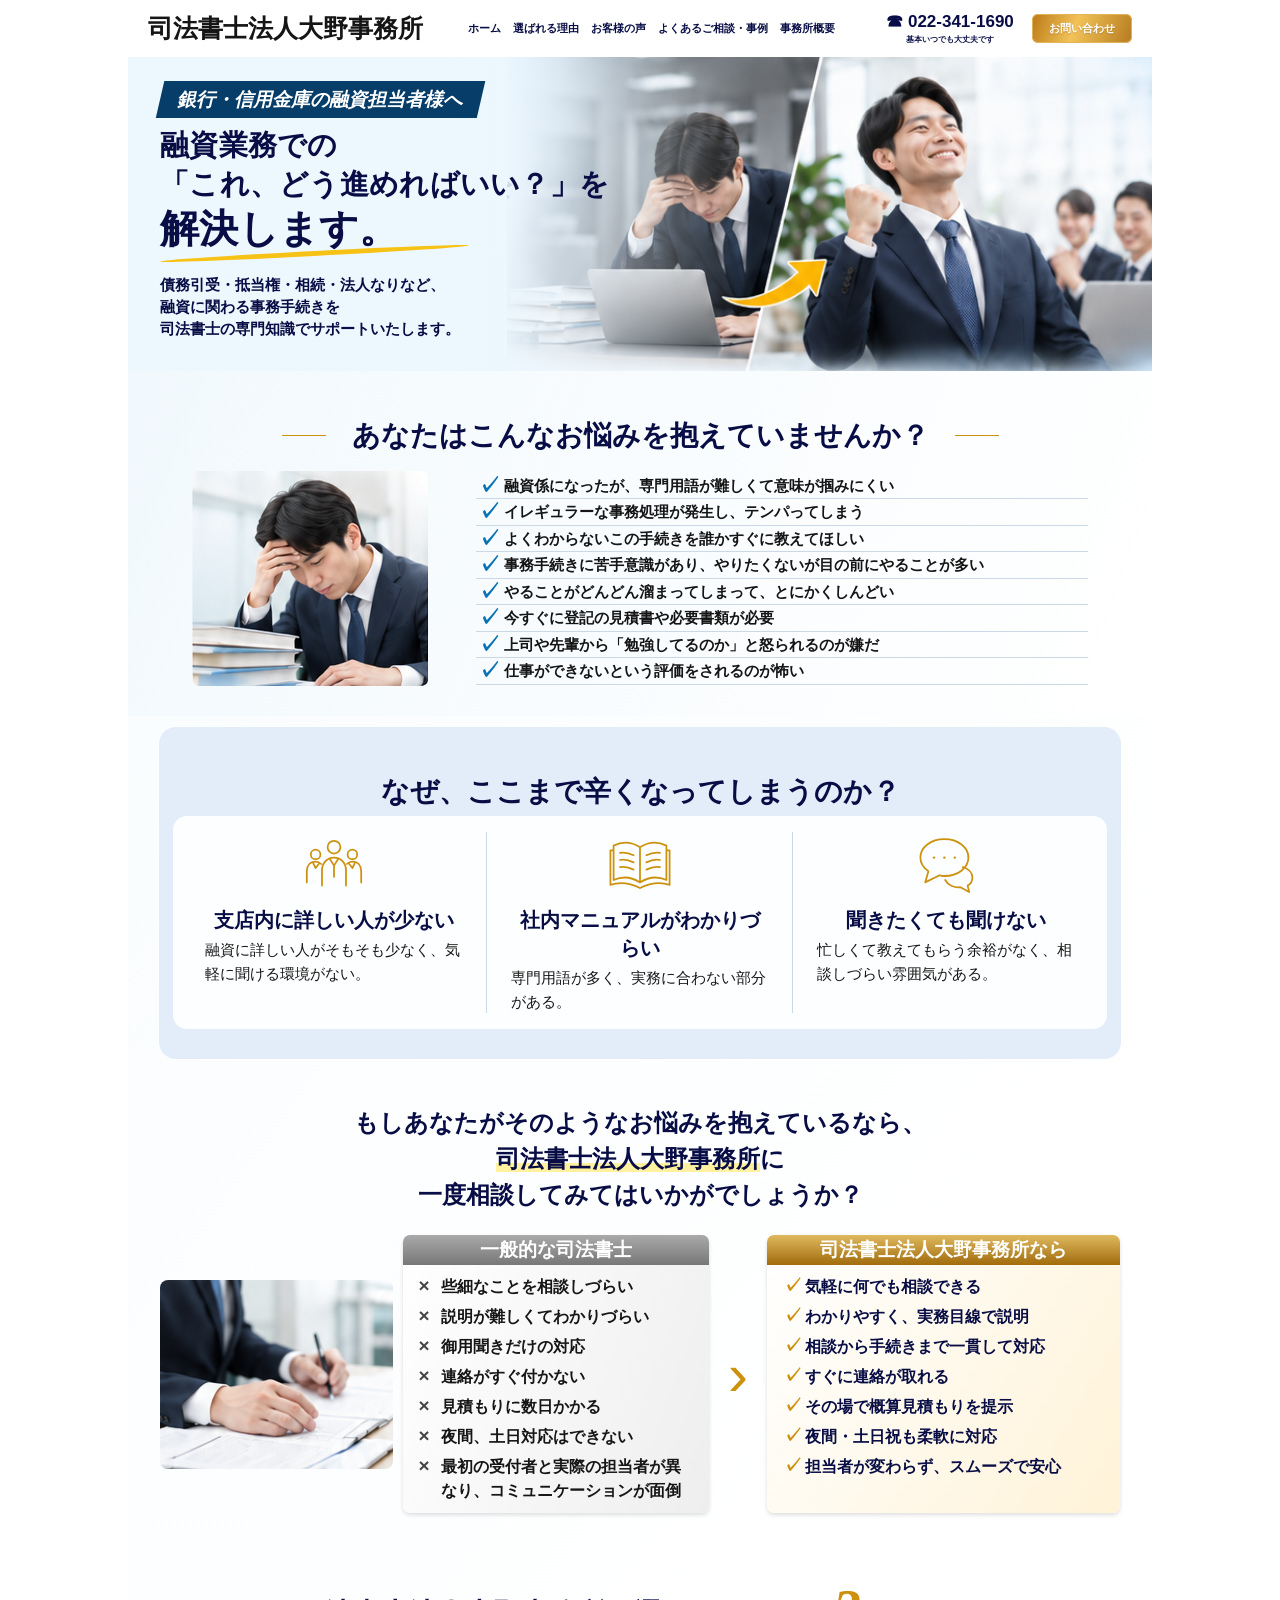
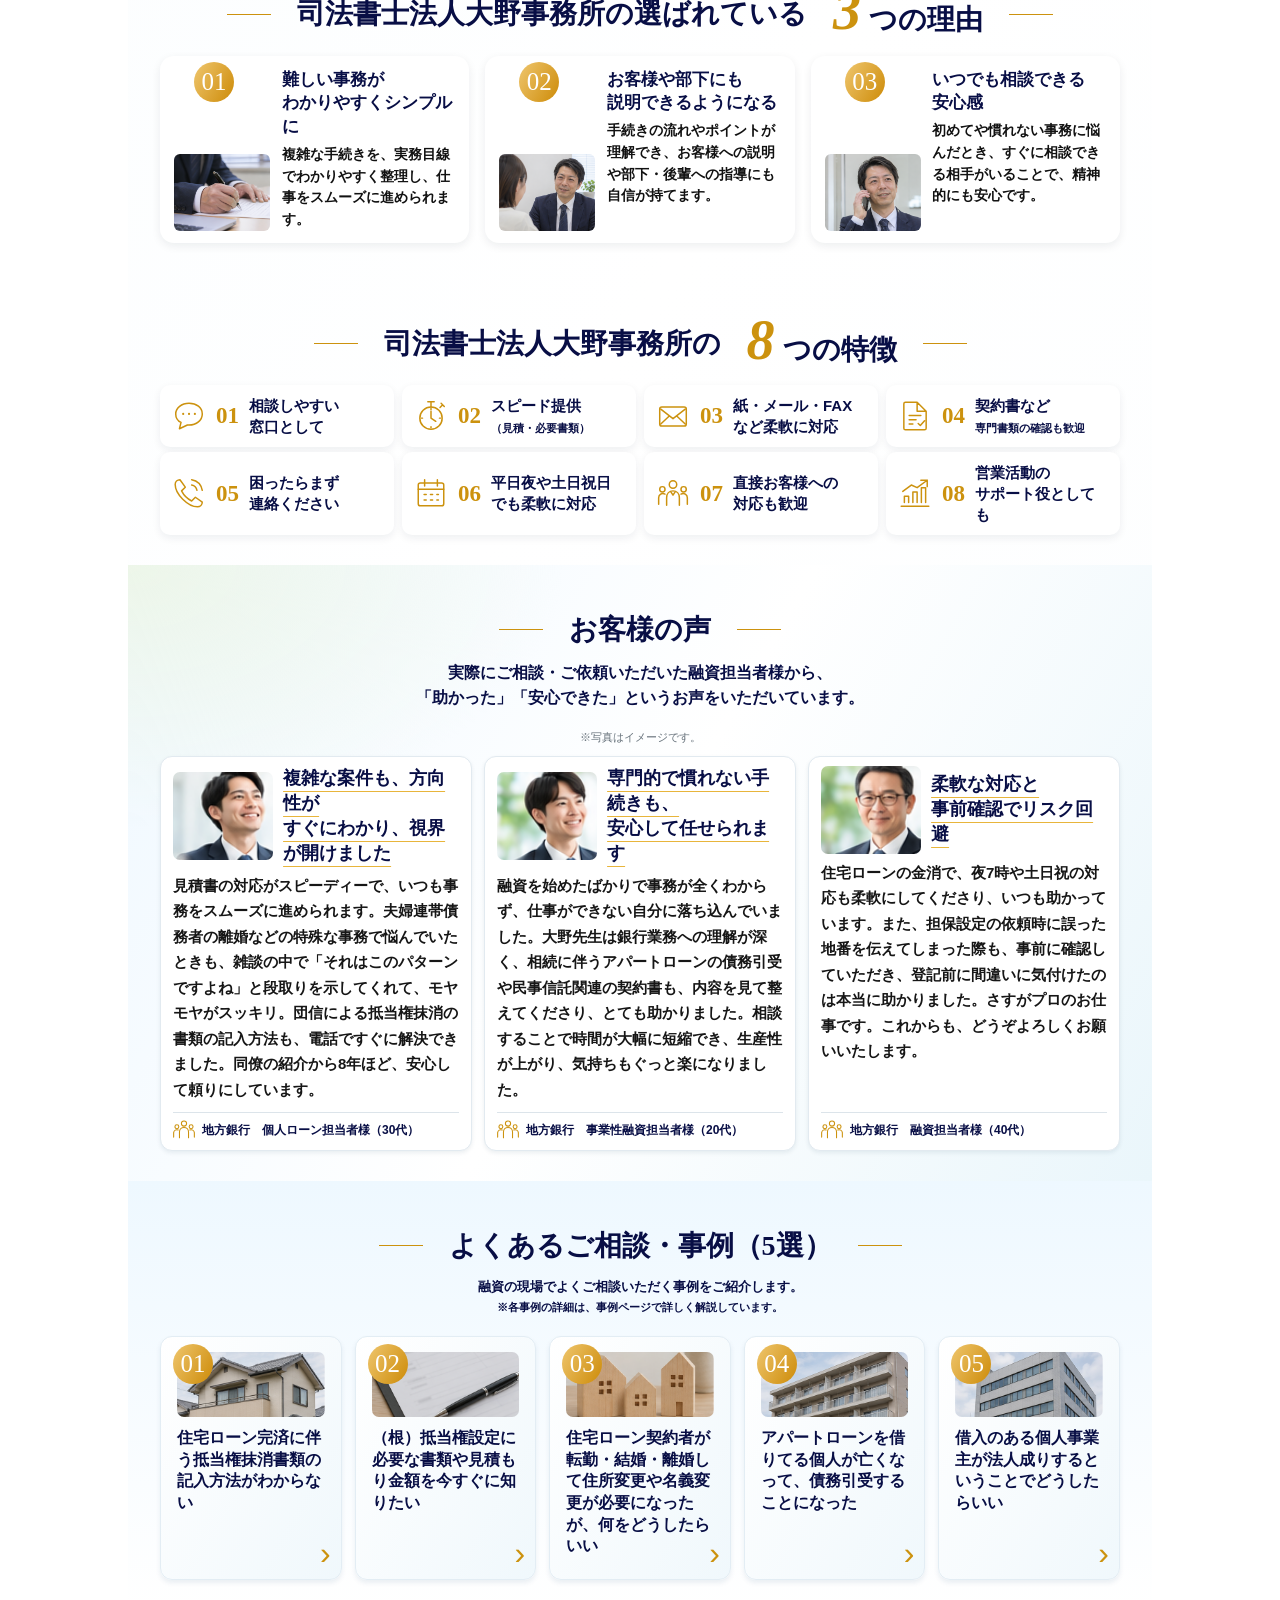
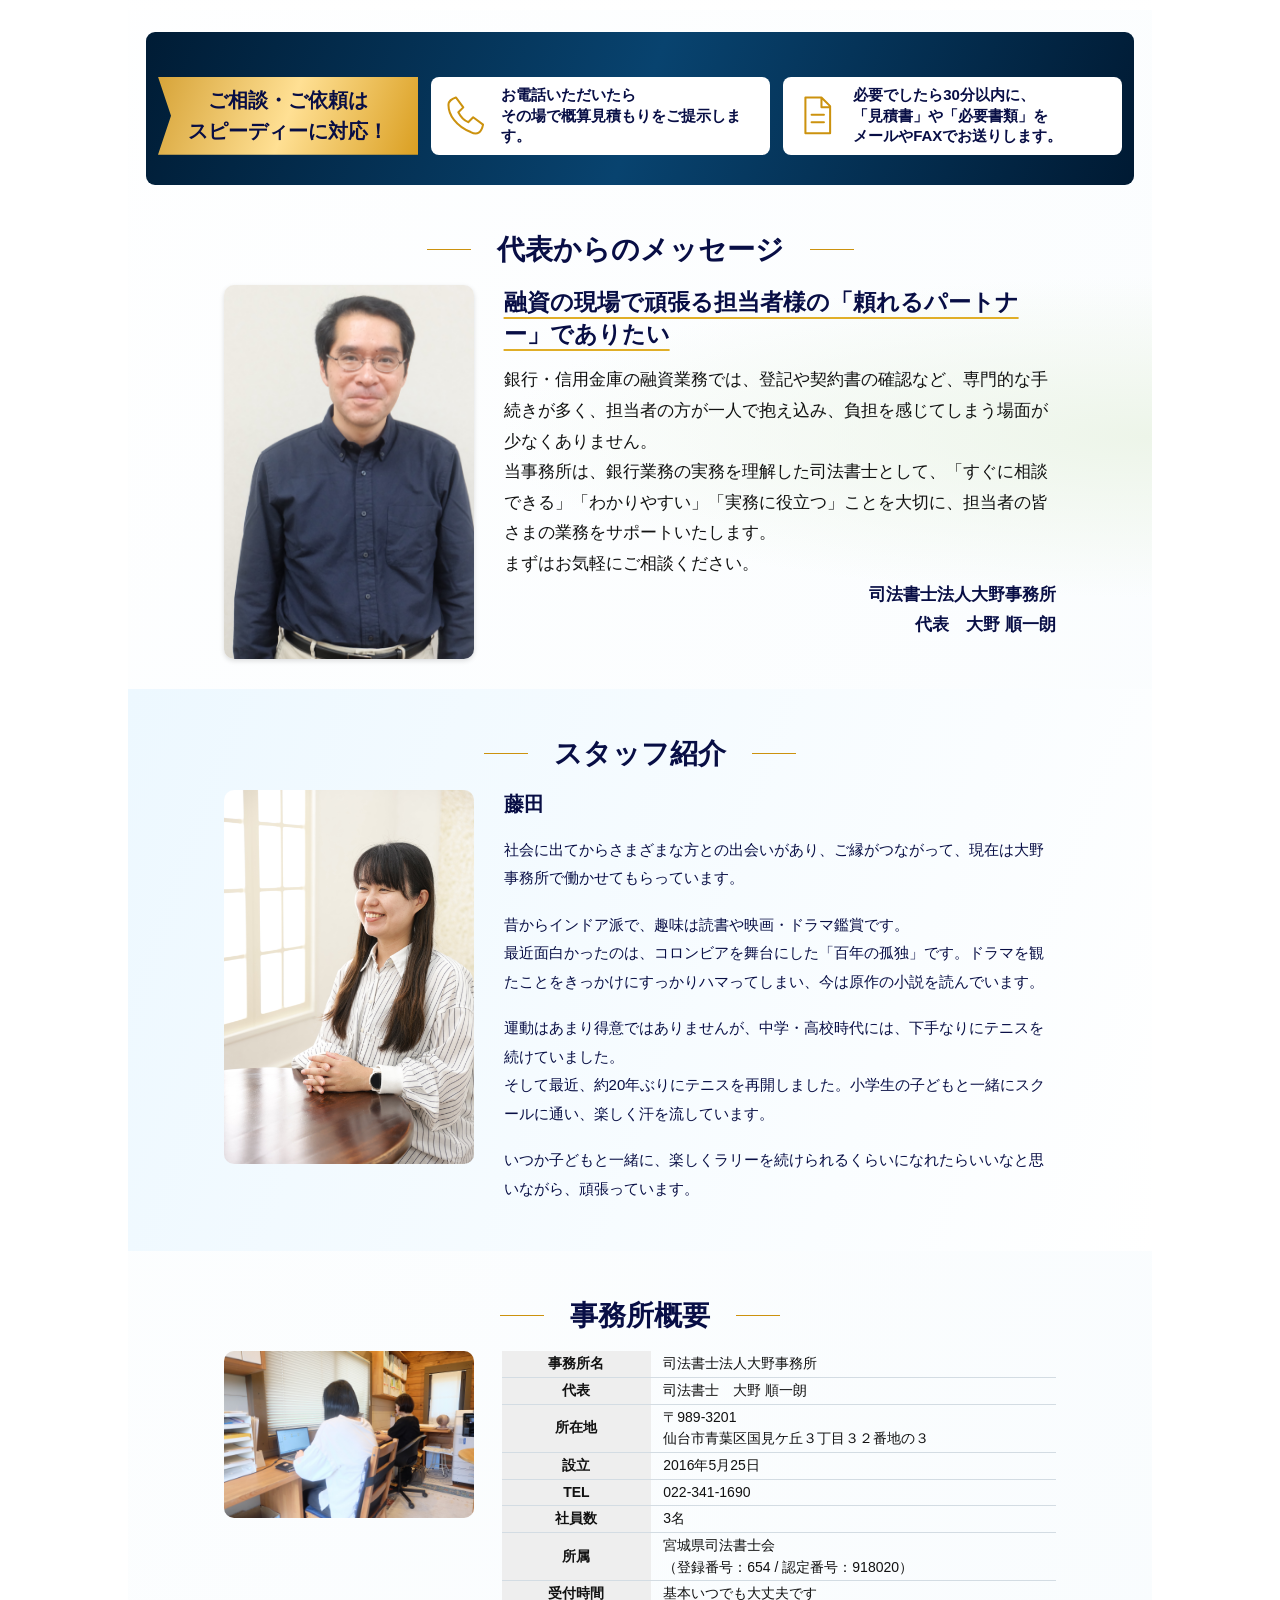
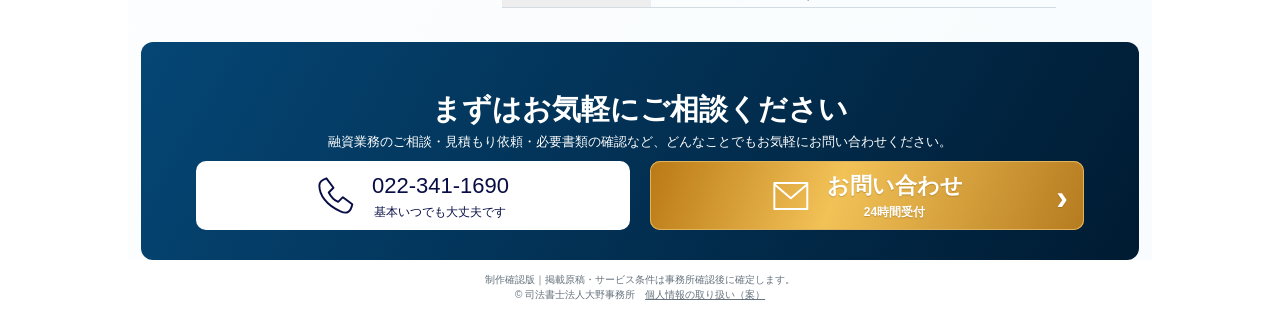
==== index.html @ ca1b5ce3 "Keep reasons heading on two lines on mobile" ====
<!doctype html><html lang="ja"><head><meta charset="utf-8"><meta name="viewport" content="width=device-width,initial-scale=1"><meta name="robots" content="noindex,nofollow"><title>銀行・信用金庫の融資担当者様へ｜司法書士法人大野事務所</title><meta name="description" content="融資業務のこれ、どう進めればいい？を司法書士の専門知識でサポート。司法書士法人大野事務所の制作確認版。"><link rel="stylesheet" href="assets/lp.css?v=mobile-reasons4"><script defer src="assets/main.js?v=20261114-hamburger"></script></head><body><a class="skip" href="#main">本文へ</a><header class="lp-header"><a class="brand" href="index.html"><span><strong>司法書士法人大野事務所</strong></span></a><p class="tagline">銀行・信用金庫の融資業務を<br>司法書士の専門知識でサポート</p><button class="menu hamburger" type="button" aria-label="メニューを開く" aria-expanded="false" aria-controls="navigation"><span aria-hidden="true"></span><span aria-hidden="true"></span><span aria-hidden="true"></span></button><nav class="nav" id="navigation"><a href="#main">ホーム</a><a href="#reasons">選ばれる理由</a><a href="#voices">お客様の声</a><a href="#support">よくあるご相談・事例</a><a href="#office">事務所概要</a></nav><div class="header-phone"><a href="tel:0223411690"><strong>☎ 022-341-1690</strong></a><small>基本いつでも大丈夫です</small></div><a class="gold-button header-contact" href="contact.html">お問い合わせ</a></header><main id="main"><section class="lp-hero"><div class="photo-crop hero-art" style="aspect-ratio:624/302"><svg class="crop-svg" style="display:block;position:absolute;inset:0;width:100%;height:100%;overflow:hidden" viewBox="0 0 624 302" preserveAspectRatio="xMidYMid slice" role="img" aria-label="融資業務の悩みから安心へ"><image href="assets/reference-home-top.png" x="-400" y="-60" width="1024" height="1536"/></svg></div><div class="hero-copy"><p class="ribbon">銀行・信用金庫の融資担当者様へ</p><h1>融資業務での<br><span class="hero-question">「これ、どう進めればいい？」を</span><br><em>解決します。</em></h1><p class="hero-description">債務引受・抵当権・相続・法人なりなど、<br>融資に関わる事務手続きを<br>司法書士の専門知識でサポートいたします。</p></div></section><section class="worries section"><h2 class="lp-title">あなたはこんなお悩みを抱えていませんか？</h2><div class="worry-row"><div class="photo-crop " style="aspect-ratio:236/215"><svg class="crop-svg" style="display:block;position:absolute;inset:0;width:100%;height:100%;overflow:hidden" viewBox="0 0 236 215" preserveAspectRatio="xMidYMid slice" role="img" aria-label="事務処理に悩む融資担当者"><image href="assets/reference-home-top.png" x="-65" y="-430" width="1024" height="1536"/></svg></div><ul class="checks"><li>融資係になったが、専門用語が難しくて意味が掴みにくい</li><li>イレギュラーな事務処理が発生し、テンパってしまう</li><li>よくわからないこの手続きを誰かすぐに教えてほしい</li><li>事務手続きに苦手意識があり、やりたくないが目の前にやることが多い</li><li>やることがどんどん溜まってしまって、とにかくしんどい</li><li>今すぐに登記の見積書や必要書類が必要</li><li>上司や先輩から「勉強してるのか」と怒られるのが嫌だ</li><li>仕事ができないという評価をされるのが怖い</li></ul></div></section><section class="causes section"><h2 class="lp-title">なぜ、ここまで辛くなってしまうのか？</h2><div class="cause-row"><article><svg class="line-icon" aria-hidden="true" viewBox="0 0 80 80" fill="none" stroke="currentColor" stroke-width="2.2" stroke-linecap="round" stroke-linejoin="round"><circle cx="40" cy="19" r="8"/><path d="M25 67V48c0-9 6-16 15-16s15 7 15 16v19M35 34l5 8 5-8M40 42v14"/><circle cx="17" cy="28" r="6"/><path d="M6 63V49c0-7 4-12 11-12 3 0 5 1 7 3M14 39l3 6 4-5"/><circle cx="63" cy="28" r="6"/><path d="M74 63V49c0-7-4-12-11-12-3 0-5 1-7 3M66 39l-3 6-4-5"/></svg><h3>支店内に詳しい人が少ない</h3><p>融資に詳しい人がそもそも少なく、気軽に聞ける環境がない。</p></article><article><svg class="line-icon" aria-hidden="true" viewBox="0 0 80 80" fill="none" stroke="currentColor" stroke-width="2.2" stroke-linecap="round" stroke-linejoin="round"><path d="M40 19C29 12 17 12 7 17v43c11-5 22-4 33 3 11-7 22-8 33-3V17c-10-5-22-5-33 2Zm0 0v44M7 23H3v43c13-4 25-2 37 4 12-6 24-8 37-4V23h-4M15 26c6-1 11 0 17 3M15 35c6-1 11 0 17 3M15 44c6-1 11 0 17 3M48 29c6-3 11-4 17-3M48 38c6-3 11-4 17-3M48 47c6-3 11-4 17-3"/></svg><h3>社内マニュアルがわかりづらい</h3><p>専門用語が多く、実務に合わない部分がある。</p></article><article><svg class="line-icon" aria-hidden="true" viewBox="0 0 80 80" fill="none" stroke="currentColor" stroke-width="2.2" stroke-linecap="round" stroke-linejoin="round"><path d="M61 44c7 2 12 7 12 13 0 4-2 8-6 10l2 8-11-6c-8 1-16-3-19-9"/><path d="M38 9C21 9 8 19 8 32c0 7 4 13 10 17l-4 14 18-9c2 1 4 1 6 1 17 0 30-10 30-23S55 9 38 9Z"/><circle cx="25" cy="32" r="1.5" fill="currentColor" stroke="none"/><circle cx="38" cy="32" r="1.5" fill="currentColor" stroke="none"/><circle cx="51" cy="32" r="1.5" fill="currentColor" stroke="none"/></svg><h3>聞きたくても聞けない</h3><p>忙しくて教えてもらう余裕がなく、相談しづらい雰囲気がある。</p></article></div></section><section class="comparison section"><h2 class="invitation"><span class="invitation-line">もしあなたがそのようなお悩みを抱えているなら、</span><br><span class="invitation-line"><mark>司法書士法人大野事務所</mark>に</span><br><span class="invitation-line">一度相談してみてはいかがでしょうか？</span></h2><div class="comparison-row"><div class="photo-crop " style="aspect-ratio:237/193"><svg class="crop-svg" style="display:block;position:absolute;inset:0;width:100%;height:100%;overflow:hidden" viewBox="0 0 237 193" preserveAspectRatio="xMidYMid slice" role="img" aria-label="書類の確認作業"><image href="assets/reference-home-top.png" x="-27" y="-958" width="1024" height="1536"/></svg></div><article class="compare old"><h3>一般的な司法書士</h3><ul class="checks"><li>些細なことを相談しづらい</li><li>説明が難しくてわかりづらい</li><li>御用聞きだけの対応</li><li>連絡がすぐ付かない</li><li>見積もりに数日かかる</li><li>夜間、土日対応はできない</li><li>最初の受付者と実際の担当者が異なり、コミュニケーションが面倒</li></ul></article><span class="arrow" aria-hidden="true">›</span><article class="compare ours"><h3>司法書士法人大野事務所なら</h3><ul class="checks"><li>気軽に何でも相談できる</li><li>わかりやすく、実務目線で説明</li><li>相談から手続きまで一貫して対応</li><li>すぐに連絡が取れる</li><li>その場で概算見積もりを提示</li><li>夜間・土日祝も柔軟に対応</li><li>担当者が変わらず、スムーズで安心</li></ul></article></div></section><section class="section reasons" id="reasons"><h2 class="lp-title reasons-title"><span class="reasons-label">司法書士法人大野事務所の選ばれている</span><span class="reasons-count"><b>3</b>つの理由</span></h2><div class="reason-row"><article class="reason"><span class="medal">01</span><div class="photo-crop " style="aspect-ratio:96/77"><svg class="crop-svg" style="display:block;position:absolute;inset:0;width:100%;height:100%;overflow:hidden" viewBox="0 0 714 573" preserveAspectRatio="xMidYMid slice" role="img" aria-label="難しい事務がわかりやすくシンプルに"><image href="assets/reasons-approved-20261114.png" x="-7" y="-90" width="2172" height="724"/></svg></div><div><h3>難しい事務が<br>わかりやすくシンプルに</h3><p>複雑な手続きを、実務目線でわかりやすく整理し、仕事をスムーズに進められます。</p></div></article><article class="reason"><span class="medal">02</span><div class="photo-crop " style="aspect-ratio:96/77"><svg class="crop-svg" style="display:block;position:absolute;inset:0;width:100%;height:100%;overflow:hidden" viewBox="0 0 714 573" preserveAspectRatio="xMidYMid slice" role="img" aria-label="お客様や部下にも説明できるようになる"><image href="assets/reasons-approved-20261114.png" x="-730" y="-40" width="2172" height="724"/></svg></div><div><h3>お客様や部下にも<br>説明できるようになる</h3><p>手続きの流れやポイントが理解でき、お客様への説明や部下・後輩への指導にも自信が持てます。</p></div></article><article class="reason"><span class="medal">03</span><div class="photo-crop " style="aspect-ratio:96/77"><svg class="crop-svg" style="display:block;position:absolute;inset:0;width:100%;height:100%;overflow:hidden" viewBox="0 0 714 573" preserveAspectRatio="xMidYMid slice" role="img" aria-label="いつでも相談できる安心感"><image href="assets/reasons-approved-20261114.png" x="-1452" y="-15" width="2172" height="724"/></svg></div><div><h3>いつでも相談できる<br>安心感</h3><p>初めてや慣れない事務に悩んだとき、すぐに相談できる相手がいることで、精神的にも安心です。</p></div></article></div></section><section class="section features" id="support"><h2 class="lp-title features-title"><span>司法書士法人大野事務所の</span><span class="features-count"><b>8</b>つの特徴</span></h2><div class="feature-grid"><article><svg class="line-icon" aria-hidden="true" viewBox="0 0 64 64" fill="none" stroke="currentColor" stroke-width="2.8" stroke-linecap="round" stroke-linejoin="round"><path d="M32 8C18 8 7 17 7 28c0 7 4 13 10 16l-3 12 15-7h3c14 0 25-9 25-21S46 8 32 8Z"/><path d="M21 28h.1M32 28h.1M43 28h.1" stroke-width="4"/></svg><b>01</b><h3>相談しやすい<br>窓口として</h3></article><article><svg class="line-icon" aria-hidden="true" viewBox="0 0 64 64" fill="none" stroke="currentColor" stroke-width="2.8" stroke-linecap="round" stroke-linejoin="round"><circle cx="32" cy="36" r="21"/><path d="M26 5h12M32 5v10M49 16l5-5M51 8l6 6M32 23v13l9 6M32 18v2M14 36h2M48 36h2M32 52v2"/></svg><b>02</b><h3>スピード提供<br><small>（見積・必要書類）</small></h3></article><article><svg class="line-icon" aria-hidden="true" viewBox="0 0 64 64" fill="none" stroke="currentColor" stroke-width="2.8" stroke-linecap="round" stroke-linejoin="round"><rect x="7" y="15" width="50" height="36" rx="4"/><path d="m9 19 23 18 23-18M9 47l15-14M55 47 40 33"/></svg><b>03</b><h3>紙・メール・FAX<br>など柔軟に対応</h3></article><article><svg class="line-icon" aria-hidden="true" viewBox="0 0 64 64" fill="none" stroke="currentColor" stroke-width="2.8" stroke-linecap="round" stroke-linejoin="round"><path d="M36 6H14a3 3 0 0 0-3 3v46a3 3 0 0 0 3 3h36a3 3 0 0 0 3-3V23L36 6Zm0 0v17h17M21 31h22M21 39h13M21 47h7M38 46l4 4 8-9"/></svg><b>04</b><h3>契約書など<br><small>専門書類の確認も歓迎</small></h3></article><article><svg class="line-icon" aria-hidden="true" viewBox="0 0 64 64" fill="none" stroke="currentColor" stroke-width="2.8" stroke-linecap="round" stroke-linejoin="round"><path d="M15 7c-5 0-9 4-9 9 0 18 24 42 42 42 5 0 9-4 9-9l-13-9-7 7c-8-4-15-11-19-19l7-7L15 7Z"/><path d="M37 7c11 2 18 9 20 20M37 17c5 1 9 5 10 10"/></svg><b>05</b><h3>困ったらまず<br>連絡ください</h3></article><article><svg class="line-icon" aria-hidden="true" viewBox="0 0 64 64" fill="none" stroke="currentColor" stroke-width="2.8" stroke-linecap="round" stroke-linejoin="round"><rect x="8" y="13" width="48" height="43" rx="4"/><path d="M8 25h48M20 7v12M44 7v12M19 35h4M31 35h4M43 35h3M19 45h4M31 45h4M43 45h3"/></svg><b>06</b><h3>平日夜や土日祝日<br>でも柔軟に対応</h3></article><article><svg class="line-icon" aria-hidden="true" viewBox="0 0 64 64" fill="none" stroke="currentColor" stroke-width="2.8" stroke-linecap="round" stroke-linejoin="round"><circle cx="32" cy="16" r="7"/><path d="M20 55V41c0-8 5-13 12-13s12 5 12 13v14M28 30l4 6 4-6"/><circle cx="12" cy="25" r="5"/><circle cx="52" cy="25" r="5"/><path d="M5 53V41c0-6 6-10 12-7M59 53V41c0-6-6-10-12-7"/></svg><b>07</b><h3>直接お客様への<br>対応も歓迎</h3></article><article><svg class="line-icon" aria-hidden="true" viewBox="0 0 64 64" fill="none" stroke="currentColor" stroke-width="2.8" stroke-linecap="round" stroke-linejoin="round"><path d="M6 57h52M12 50V38h8v12M28 50V30h8v20M44 50V22h8v28M9 29l16-12 11 5L55 8M43 8h12v12"/></svg><b>08</b><h3>営業活動の<br>サポート役としても</h3></article></div></section><section class="section voices" id="voices"><h2 class="lp-title">お客様の声</h2><p class="intro">実際にご相談・ご依頼いただいた融資担当者様から、<br>「助かった」「安心できた」というお声をいただいています。</p><p class="draft-note">※写真はイメージです。</p><div class="voice-grid"><article class="voice"><div class="voice-head"><div class="photo-crop " style="aspect-ratio:109/94"><svg class="crop-svg" style="display:block;position:absolute;inset:0;width:100%;height:100%;overflow:hidden" viewBox="0 0 92 94" preserveAspectRatio="xMidYMid slice" role="img" aria-label="お客様の声の見本写真"><image href="assets/reference-home-bottom.png" x="-29" y="-111" width="1024" height="1536"/></svg></div><h3>複雑な案件も、方向性が<br>すぐにわかり、視界が開けました</h3></div><p>見積書の対応がスピーディーで、いつも事務をスムーズに進められます。夫婦連帯債務者の離婚などの特殊な事務で悩んでいたときも、雑談の中で「それはこのパターンですよね」と段取りを示してくれて、モヤモヤがスッキリ。団信による抵当権抹消の書類の記入方法も、電話ですぐに解決できました。同僚の紹介から8年ほど、安心して頼りにしています。</p><footer><svg class="line-icon" viewBox="0 0 34 34" fill="none" stroke="currentColor" stroke-width="1.65" stroke-linecap="round" stroke-linejoin="round" aria-hidden="true"><circle cx="17" cy="7" r="4"/><circle cx="6" cy="12" r="3"/><circle cx="28" cy="12" r="3"/><path d="M10 29V20a7 7 0 0 1 14 0v9M1 28v-7a5 5 0 0 1 7-4M33 28v-7a5 5 0 0 0-7-4"/></svg>地方銀行　個人ローン担当者様（30代）</footer></article><article class="voice"><div class="voice-head"><div class="photo-crop " style="aspect-ratio:109/94"><svg class="crop-svg" style="display:block;position:absolute;inset:0;width:100%;height:100%;overflow:hidden" viewBox="0 0 92 94" preserveAspectRatio="xMidYMid slice" role="img" aria-label="お客様の声の見本写真"><image href="assets/reference-home-bottom.png" x="-370" y="-111" width="1024" height="1536"/></svg></div><h3>専門的で慣れない手続きも、<br>安心して任せられます</h3></div><p>融資を始めたばかりで事務が全くわからず、仕事ができない自分に落ち込んでいました。大野先生は銀行業務への理解が深く、相続に伴うアパートローンの債務引受や民事信託関連の契約書も、内容を見て整えてくださり、とても助かりました。相談することで時間が大幅に短縮でき、生産性が上がり、気持ちもぐっと楽になりました。</p><footer><svg class="line-icon" viewBox="0 0 34 34" fill="none" stroke="currentColor" stroke-width="1.65" stroke-linecap="round" stroke-linejoin="round" aria-hidden="true"><circle cx="17" cy="7" r="4"/><circle cx="6" cy="12" r="3"/><circle cx="28" cy="12" r="3"/><path d="M10 29V20a7 7 0 0 1 14 0v9M1 28v-7a5 5 0 0 1 7-4M33 28v-7a5 5 0 0 0-7-4"/></svg>地方銀行　事業性融資担当者様（20代）</footer></article><article class="voice"><div class="voice-head"><div class="photo-crop " style="aspect-ratio:109/94"><svg class="crop-svg" style="display:block;position:absolute;inset:0;width:100%;height:100%;overflow:hidden" viewBox="0 0 92 94" preserveAspectRatio="xMidYMid slice" role="img" aria-label="お客様の声の見本写真"><image href="assets/reference-home-bottom.png" x="-703" y="-111" width="1024" height="1536"/></svg></div><h3>柔軟な対応と<br>事前確認でリスク回避</h3></div><p>住宅ローンの金消で、夜7時や土日祝の対応も柔軟にしてくださり、いつも助かっています。また、担保設定の依頼時に誤った地番を伝えてしまった際も、事前に確認していただき、登記前に間違いに気付けたのは本当に助かりました。さすがプロのお仕事です。これからも、どうぞよろしくお願いいたします。</p><footer><svg class="line-icon" viewBox="0 0 34 34" fill="none" stroke="currentColor" stroke-width="1.65" stroke-linecap="round" stroke-linejoin="round" aria-hidden="true"><circle cx="17" cy="7" r="4"/><circle cx="6" cy="12" r="3"/><circle cx="28" cy="12" r="3"/><path d="M10 29V20a7 7 0 0 1 14 0v9M1 28v-7a5 5 0 0 1 7-4M33 28v-7a5 5 0 0 0-7-4"/></svg>地方銀行　融資担当者様（40代）</footer></article></div></section><section class="section cases" id="cases"><h2 class="lp-title">よくあるご相談・事例（5選）</h2><p class="intro">融資の現場でよくご相談いただく事例をご紹介します。<small><br>※各事例の詳細は、事例ページで詳しく解説しています。</small></p><div class="case-grid"><a class="case" href="cancel.html"><span class="medal">01</span><div class="photo-crop " style="aspect-ratio:146/65"><svg class="crop-svg" style="display:block;position:absolute;inset:0;width:100%;height:100%;overflow:hidden" viewBox="0 0 424 189" preserveAspectRatio="xMidYMid slice" role="img" aria-label="住宅のイメージ"><image href="assets/cases-approved-20261114.png" x="-6" y="-190" width="2172" height="724"/></svg></div><h3>住宅ローン完済に伴う抵当権抹消書類の記入方法がわからない</h3><span class="case-arrow">›</span></a><a class="case" href="mortgage.html"><span class="medal">02</span><div class="photo-crop " style="aspect-ratio:146/65"><svg class="crop-svg" style="display:block;position:absolute;inset:0;width:100%;height:100%;overflow:hidden" viewBox="0 0 424 189" preserveAspectRatio="xMidYMid slice" role="img" aria-label="書類とペンのイメージ"><image href="assets/cases-approved-20261114.png" x="-440" y="-330" width="2172" height="724"/></svg></div><h3>（根）抵当権設定に必要な書類や見積もり金額を今すぐに知りたい</h3><span class="case-arrow">›</span></a><a class="case" href="change.html"><span class="medal">03</span><div class="photo-crop " style="aspect-ratio:146/65"><svg class="crop-svg" style="display:block;position:absolute;inset:0;width:100%;height:100%;overflow:hidden" viewBox="0 0 424 189" preserveAspectRatio="xMidYMid slice" role="img" aria-label="木製の家模型のイメージ"><image href="assets/cases-approved-20261114.png" x="-874" y="-300" width="2172" height="724"/></svg></div><h3>住宅ローン契約者が転勤・結婚・離婚して住所変更や名義変更が必要になったが、何をどうしたらいい</h3><span class="case-arrow">›</span></a><a class="case" href="inheritance.html"><span class="medal">04</span><div class="photo-crop " style="aspect-ratio:146/65"><svg class="crop-svg" style="display:block;position:absolute;inset:0;width:100%;height:100%;overflow:hidden" viewBox="0 0 424 189" preserveAspectRatio="xMidYMid slice" role="img" aria-label="集合住宅のイメージ"><image href="assets/cases-approved-20261114.png" x="-1308" y="-190" width="2172" height="724"/></svg></div><h3>アパートローンを借りてる個人が亡くなって、債務引受することになった</h3><span class="case-arrow">›</span></a><a class="case" href="corporation.html"><span class="medal">05</span><div class="photo-crop " style="aspect-ratio:146/65"><svg class="crop-svg" style="display:block;position:absolute;inset:0;width:100%;height:100%;overflow:hidden" viewBox="0 0 424 189" preserveAspectRatio="xMidYMid slice" role="img" aria-label="オフィスビルのイメージ"><image href="assets/cases-approved-20261114.png" x="-1742" y="-180" width="2172" height="724"/></svg></div><h3>借入のある個人事業主が法人成りするということでどうしたらいい</h3><span class="case-arrow">›</span></a></div></section><section class="speed section"><strong>ご相談・ご依頼は<br>スピーディーに対応！</strong><div><svg class="line-icon" viewBox="0 0 34 34" fill="none" stroke="currentColor" stroke-width="1.65" stroke-linecap="round" stroke-linejoin="round" aria-hidden="true"><path d="m8 2 6 8-4 4q3 6 8 8l4-4 8 6q-2 10-10 6C8 25 2 16 2 8q0-4 6-6Z"/></svg><b>お電話いただいたら<br>その場で概算見積もりをご提示します。</b></div><div><svg class="line-icon" viewBox="0 0 34 34" fill="none" stroke="currentColor" stroke-width="1.65" stroke-linecap="round" stroke-linejoin="round" aria-hidden="true"><path d="M6 2h13l7 7v22H6ZM19 2v8h7M11 16h10m-10 6h10"/></svg><b>必要でしたら30分以内に、<br>「見積書」や「必要書類」を<br>メールやFAXでお送りします。</b></div></section><section class="section representative"><h2 class="lp-title">代表からのメッセージ</h2><div class="profile-row"><img src="assets/representative.jpg" alt="代表司法書士 大野順一朗" loading="lazy"><div><h3>融資の現場で頑張る担当者様の「頼れるパートナー」でありたい</h3><p>銀行・信用金庫の融資業務では、登記や契約書の確認など、専門的な手続きが多く、担当者の方が一人で抱え込み、負担を感じてしまう場面が少なくありません。<br>当事務所は、銀行業務の実務を理解した司法書士として、「すぐに相談できる」「わかりやすい」「実務に役立つ」ことを大切に、担当者の皆さまの業務をサポートいたします。<br>まずはお気軽にご相談ください。</p><p class="signature">司法書士法人大野事務所<br>代表　大野 順一朗</p></div></div></section><section class="section staff"><h2 class="lp-title">スタッフ紹介</h2><div class="staff-row"><img src="assets/staff.jpg" alt="スタッフ 藤田" loading="lazy"><div><h3 class="staff-name">藤田</h3><p>社会に出てからさまざまな方との出会いがあり、ご縁がつながって、現在は大野事務所で働かせてもらっています。</p><p>昔からインドア派で、趣味は読書や映画・ドラマ鑑賞です。<br>最近面白かったのは、コロンビアを舞台にした「百年の孤独」です。ドラマを観たことをきっかけにすっかりハマってしまい、今は原作の小説を読んでいます。</p><p>運動はあまり得意ではありませんが、中学・高校時代には、下手なりにテニスを続けていました。<br>そして最近、約20年ぶりにテニスを再開しました。小学生の子どもと一緒にスクールに通い、楽しく汗を流しています。</p><p>いつか子どもと一緒に、楽しくラリーを続けられるくらいになれたらいいなと思いながら、頑張っています。</p></div></div></section><section class="section office" id="office"><h2 class="lp-title">事務所概要</h2><div class="office-row"><img class="office-photo" src="assets/office.jpg" alt="事務所内で仕事をするスタッフの様子" loading="lazy"><table><tbody><tr><th>事務所名</th><td>司法書士法人大野事務所</td></tr><tr><th>代表</th><td>司法書士　大野 順一朗</td></tr><tr><th>所在地</th><td>〒989-3201<br>仙台市青葉区国見ケ丘３丁目３２番地の３</td></tr><tr><th>設立</th><td>2016年5月25日</td></tr><tr><th>TEL</th><td><a href="tel:0223411690">022-341-1690</a></td></tr><tr><th>社員数</th><td>3名</td></tr><tr><th>所属</th><td>宮城県司法書士会<br>（登録番号：654 / 認定番号：918020）</td></tr><tr><th>受付時間</th><td>基本いつでも大丈夫です</td></tr></tbody></table></div></section><section class="final-cta section"><h2>まずはお気軽にご相談ください</h2><p>融資業務のご相談・見積もり依頼・必要書類の確認など、どんなことでもお気軽にお問い合わせください。</p><div><div class="phone-box"><svg class="line-icon" viewBox="0 0 34 34" fill="none" stroke="currentColor" stroke-width="1.65" stroke-linecap="round" stroke-linejoin="round" aria-hidden="true"><path d="m8 2 6 8-4 4q3 6 8 8l4-4 8 6q-2 10-10 6C8 25 2 16 2 8q0-4 6-6Z"/></svg><span><a href="tel:0223411690">022-341-1690</a><small>基本いつでも大丈夫です</small></span></div><a class="gold-button" href="contact.html"><svg class="line-icon" viewBox="0 0 34 34" fill="none" stroke="currentColor" stroke-width="1.65" stroke-linecap="round" stroke-linejoin="round" aria-hidden="true"><path d="M2 6h28v22H2ZM2 7l14 12L30 7"/></svg><span>お問い合わせ<small>24時間受付</small></span><b>›</b></a></div></section></main><footer class="lp-footer">制作確認版｜掲載原稿・サービス条件は事務所確認後に確定します。<br>© 司法書士法人大野事務所　<a href="contact.html#privacy">個人情報の取り扱い（案）</a></footer></body></html>
---- assets/lp.css ----
:root{--navy:#080e45;--gold:#cc920e;--blue:#0065a7;--line:#cbd8e5}*{box-sizing:border-box}html{scroll-behavior:smooth;scroll-padding-top:75px}body{margin:0;color:var(--navy);font-family:'Hiragino Kaku Gothic ProN','Yu Gothic',Meiryo,sans-serif;font-size:14px;line-height:1.55;background:#fff}a{color:inherit;text-decoration:none}button{font:inherit}img{display:block;max-width:100%}h1,h2,h3,p,figure{margin:0}h3{line-height:1.4}.line-icon{width:34px;height:34px;flex-shrink:0}main{max-width:1200px;margin:auto;background:linear-gradient(125deg,#eff8fd70,white 40%,#eef7fc60)}.section{padding:12px 32px}.lp-title{text-align:center;display:flex;align-items:center;justify-content:center;gap:26px;font-family:'Yu Mincho','Hiragino Mincho ProN',serif;font-size:29px;line-height:1.4;font-weight:800;margin-bottom:16px}.lp-title:before,.lp-title:after{content:'';height:1px;width:44px;background:var(--gold);flex-shrink:0}.lp-title b{font-size:56px;color:var(--gold);line-height:1;font-style:italic;margin:-6px -22px}.intro{text-align:center;margin:-4px 0 18px;font-weight:600}.draft-note{font-size:11px;color:#66717a;text-align:center;margin:6px 0 10px}.lp-header{max-width:1200px;margin:auto;min-height:65px;display:flex;gap:16px;align-items:center;padding:8px 24px;background:white}.brand{display:flex;align-items:center;gap:8px;white-space:nowrap}.brand strong{font-size:18px;color:#151515}.brand small{display:block;font-size:8px;letter-spacing:.7px;color:#222}.logo-mark{font-size:40px;line-height:1;color:#d89508;border-left:3px solid #00897e;border-radius:50%}.tagline{font-size:10px;border-left:1px solid #bacbd8;padding-left:14px;font-weight:bold}.nav{display:flex;gap:13px;margin-left:auto;font-size:11px;font-weight:700;white-space:nowrap}.gold-button{background:linear-gradient(110deg,#ba7916,#f2c257 43%,#b67b20);box-shadow:inset 0 0 0 1px #e1b45c;color:white;border-radius:6px;text-shadow:0 1px 1px #75500a55;display:flex;align-items:center;justify-content:center;font-weight:bold}.header-contact{font-size:12px;padding:7px 17px;text-align:center}.menu{display:none}.skip{position:absolute;top:-80px}.skip:focus{top:0;background:#fff;z-index:10;padding:12px}.lp-hero{position:relative;height:366px;overflow:hidden;background:#e6f3fb}.photo-crop{position:relative;overflow:hidden;flex-shrink:0}.photo-crop img{position:absolute;height:auto;display:block}.hero-art{position:absolute;right:0;top:0;width:63%;height:100%}.lp-hero:after{content:'';position:absolute;inset:0;background:linear-gradient(90deg,#edf7fe 0%,#edf7fe 29%,#edf7fee8 36%,transparent 61%);pointer-events:none}.hero-copy{position:relative;z-index:1;padding:28px 38px;width:57%}.ribbon{display:inline-block;transform:skew(-13deg);background:#063d69;color:white;font-family:'Yu Mincho',serif;font-size:21px;font-weight:bold;padding:4px 18px;margin-bottom:8px}.hero-copy h1{font-family:'Yu Mincho','Hiragino Mincho ProN',serif;font-size:32px;line-height:1.32;letter-spacing:.01em;font-weight:800}.hero-copy em{font-size:42px;font-style:normal;position:relative}.hero-copy em:after{content:'';position:absolute;left:0;right:-70px;bottom:-6px;height:5px;border-radius:70%;background:#f7c216;transform:rotate(-3deg)}.hero-description{margin-top:21px;font-weight:bold;font-size:16px;line-height:1.45}.worries{padding-top:16px;background:linear-gradient(110deg,#eaf5fc80,white)}.worry-row{display:grid;grid-template-columns:25% 1fr;gap:5%;align-items:center;padding:0 26px}.worry-row .photo-crop{border-radius:5px}.checks{list-style:none;padding:0;margin:0}.checks li{padding-left:28px;position:relative;font-weight:600}.checks li:before{content:'✓';position:absolute;left:2px;color:#0873b4;font-size:22px;line-height:1.2;font-weight:800}.worry-row li{border-bottom:1px solid var(--line);font-size:15px;line-height:1.7;color:#151515}.causes{margin:10px 30px 0;padding:8px 14px 12px;background:#e3edf9;border:1px solid white;border-radius:18px}.causes .lp-title{margin-bottom:5px}.causes .lp-title:before,.causes .lp-title:after{display:none}.cause-row{display:grid;grid-template-columns:repeat(3,1fr);background:#ffffffed;border-radius:14px;padding:16px 8px}.cause-row article{padding:0 24px;border-right:1px solid var(--line)}.cause-row article:last-child{border:0}.cause-row svg{display:block;margin:0 auto 4px;color:var(--gold);width:45px;height:40px}.cause-row h3{text-align:center;font-size:20px;margin:4px 0}.cause-row p{font-size:15px;color:#171717}.invitation{font-family:'Yu Mincho',serif;font-size:24px;text-align:center;margin:0 0 22px;line-height:1.5}mark{background:linear-gradient(transparent 65%,#fff19f 65%);color:inherit}.comparison-row{display:grid;grid-template-columns:25% 33% 4% 1fr;gap:10px;align-items:stretch}.comparison-row>.photo-crop{border-radius:8px;height:100%}.compare{border-radius:7px;overflow:hidden;box-shadow:0 2px 4px #0002;background:linear-gradient(110deg,#fff,#eee)}.compare h3{text-align:center;background:linear-gradient(#aaa,#777);color:white;font-family:'Yu Mincho',serif;font-size:19px;padding:2px 0}.compare ul{padding:7px 14px;font-size:13px;color:#161616;line-height:1.5}.compare li{padding-left:24px}.compare li:before{font-size:19px;color:var(--gold)}.compare.old li:before{content:'×';color:#444}.compare.ours{background:linear-gradient(120deg,#fff,#fff3d8)}.ours h3{background:linear-gradient(#dfb95f,#a16c0c)}.ours ul{color:var(--navy)}.arrow{align-self:center;text-align:center;font-size:60px;color:var(--gold)}.reason-row{display:grid;grid-template-columns:repeat(3,1fr);gap:16px}.reason{display:grid;grid-template-columns:34% 1fr;gap:12px;position:relative;background:#fff;border-radius:14px;padding:12px 14px;box-shadow:0 3px 10px #00182c13}.medal{border-radius:50%;background:linear-gradient(120deg,#efc66e,#cd8b08);color:#fff;width:40px;height:40px;display:grid;place-items:center;font-family:Georgia,serif;font-size:25px;line-height:1}.reason .medal{position:absolute;top:6px;left:34px;z-index:2}.reason .photo-crop{align-self:end;border-radius:6px}.reason h3{font-size:17px;margin-bottom:5px}.reason p{font-size:12px;color:#111;font-weight:600}.features{padding-top:8px;padding-bottom:25px}.feature-grid{display:grid;grid-template-columns:repeat(4,1fr);gap:5px 8px}.feature-grid article{display:flex;align-items:center;gap:10px;padding:10px 12px;background:white;box-shadow:0 3px 8px #001c3212;border-radius:10px}.feature-grid svg,.feature-grid b{color:var(--gold)}.feature-grid b{font-size:23px;font-family:Georgia,serif}.feature-grid h3{font-size:14px}.feature-grid small{font-size:11px}.voices{padding-top:10px;background:radial-gradient(ellipse at top left,#edf6e9,transparent 30%),linear-gradient(120deg,#eff8ff,white 50%,#eaf6fb)}.voice-grid{display:grid;grid-template-columns:repeat(3,1fr);gap:12px}.voice{background:#fff;border:1px solid #e2eaf0;border-radius:12px;box-shadow:0 2px 4px #07325014;padding:9px 12px;display:flex;flex-direction:column}.voice-head{display:flex;gap:10px;align-items:center;margin-bottom:6px}.voice-head .photo-crop{width:35%;border-radius:7px}.voice h3{font-family:'Yu Mincho',serif;font-size:18px;text-decoration:underline;text-decoration-color:#e8b53b;text-underline-offset:7px}.voice>p{font-size:13px;color:#161616;line-height:1.55;font-weight:600;flex:1}.voice footer{border-top:1px solid #dce4ea;margin-top:10px;padding-top:6px;display:flex;align-items:center;gap:7px;font-size:12px;font-weight:bold}.voice footer svg{width:22px;height:22px;color:var(--gold)}.cases{padding-top:17px;background:linear-gradient(#eef8ff,white)}.cases .intro{font-size:13px}.case-grid{display:grid;grid-template-columns:repeat(5,1fr);gap:13px}.case{border:1px solid #e3edf4;border-radius:12px;padding:15px 16px 22px;box-shadow:0 3px 5px #00426a15;position:relative;background:linear-gradient(120deg,white,#f0f8fc);transition:transform .15s}.case:hover{transform:translateY(-3px)}.case .medal{position:absolute;z-index:2;left:12px;top:7px}.case .photo-crop{border-radius:7px;margin-bottom:10px}.case h3{font-size:16px;line-height:1.35}.case-arrow{position:absolute;right:10px;bottom:0;font-size:32px;color:var(--gold)}.speed{margin:22px 18px 0;padding:12px;display:grid;grid-template-columns:27% 1fr 1fr;gap:13px;background:linear-gradient(110deg,#001c35,#08436f,#001a33);border-radius:9px;align-items:stretch}.speed>strong{font-size:20px;text-align:center;align-content:center;background:linear-gradient(110deg,#d7a439,#ffe094,#da9f22);clip-path:polygon(0 0,100% 0,100% 100%,0 100%,5% 50%);padding:8px}.speed>div{display:flex;gap:13px;align-items:center;background:white;border-radius:8px;padding:8px 15px;font-size:15px;line-height:1.35}.speed svg{color:var(--gold);width:42px;height:42px}.representative{background:radial-gradient(ellipse at right,#edf5e9,transparent 45%);padding-top:12px}.profile-row{display:grid;grid-template-columns:22% 1fr;gap:28px;padding:0 38px}.profile-row>img{width:100%;height:195px;object-fit:cover;object-position:center 25%;border-radius:8px;box-shadow:0 2px 5px #0002}.profile-row h3{font-family:'Yu Mincho',serif;font-size:23px;margin:2px 0 14px;text-decoration:underline;text-decoration-color:#e0ae27;text-underline-offset:7px}.profile-row p{font-size:13px;color:#111;font-weight:500}.profile-row .signature{text-align:right;font-size:17px;font-weight:bold;color:var(--navy)}.staff{background:linear-gradient(110deg,#edf8ff,white);padding-top:5px}.staff-row{display:grid;grid-template-columns:40% 1fr;gap:35px;padding:0 64px}.staff-row>img{width:100%;height:155px;object-fit:cover;object-position:50% 35%;border-radius:9px}.staff-row p{font-weight:600;font-size:15px}.staff-person{display:flex;align-items:center;gap:12px;margin-top:10px;font-size:12px}.staff-person img{width:48px;height:48px;object-fit:cover;object-position:center 25%;border-radius:50%}.office{padding-top:5px}.office-row{display:grid;grid-template-columns:30% 1fr;gap:28px;padding:0 64px}.office-row>.photo-crop{border-radius:10px;align-self:center}.office table{border-collapse:collapse;width:100%;color:#111;font-size:14px}.office th,.office td{border-bottom:1px solid #d3dce3;padding:2px 12px}.office th{background:#eeeeee;text-align:center;width:27%;white-space:nowrap}.final-cta{margin:4px 13px 0;padding:6px 55px 15px;border-radius:12px;background:linear-gradient(120deg,#054675,#001b32);color:white;text-align:center}.final-cta h2{font-family:'Yu Mincho',serif;font-size:29px}.final-cta p{font-size:13px;margin-bottom:9px}.final-cta>div{display:grid;grid-template-columns:1fr 1fr;gap:20px}.final-cta .gold-button,.phone-box{padding:8px 20px;gap:15px;font-size:22px;display:flex;align-items:center;justify-content:center;border-radius:10px}.phone-box{background:#fff;color:var(--navy)}.final-cta small{display:block;font-size:12px}.final-cta svg{width:40px;height:40px}.final-cta b{margin-left:auto;font-size:35px}.lp-footer{text-align:center;padding:12px;font-size:10px;color:#65727d}.lp-footer a{text-decoration:underline}a:focus-visible,button:focus-visible{outline:3px solid #1689cb;outline-offset:4px}
@media(min-width:1100px){.section{padding-top:16px;padding-bottom:16px}.lp-hero{height:395px}.hero-copy{padding-top:32px}.hero-copy h1{font-size:36px}.hero-description{font-size:18px}}
@media(max-width:900px){.tagline{display:none}.lp-header{gap:10px;padding:8px 16px}.nav{gap:10px}.header-contact{padding:8px}.section{padding-left:20px;padding-right:20px}.hero-copy h1{font-size:27px}.hero-copy{padding-left:24px;width:62%}.ribbon{font-size:18px}.lp-title{font-size:25px;gap:18px}.cause-row article{padding:0 14px}.cause-row h3{font-size:17px}.comparison-row{grid-template-columns:23% 34% 3% 1fr;gap:6px}.compare h3{font-size:15px}.compare ul{font-size:11px;padding:7px}.reason{gap:7px;padding:12px 8px}.reason h3{font-size:14px}.feature-grid article{gap:7px;padding:8px}.feature-grid svg{width:26px}.feature-grid h3{font-size:12px}.voice h3{font-size:15px}.case{padding:14px 10px 22px}.case h3{font-size:13px}.speed{grid-template-columns:25% 1fr 1fr}.speed>strong{font-size:17px}.speed>div{font-size:12px;padding:8px}.profile-row,.staff-row,.office-row{padding:0 20px}.final-cta{padding:10px 24px}.final-cta .gold-button,.phone-box{font-size:18px}}
@media(max-width:640px){body{font-size:14px}.lp-header{flex-wrap:wrap;position:relative;min-height:62px}.brand strong{font-size:16px}.brand small{font-size:7px}.logo-mark{font-size:32px}.menu{display:block;margin-left:auto;border:1px solid #c5d3df;background:#fff;border-radius:4px;padding:6px;font-size:12px}.header-contact{display:none}.nav{display:none;width:100%;flex-direction:column;padding:10px;font-size:14px}.nav.open{display:flex}.lp-hero{height:480px}.hero-art{width:100%;height:auto;top:auto;bottom:0}.lp-hero:after{background:linear-gradient(#edf7fe 0%,#edf7fe 40%,#edf7fe00 78%)}.hero-copy{padding:19px 20px;width:100%}.ribbon{font-size:16px}.hero-copy h1{font-size:27px}.hero-copy em{font-size:36px}.hero-description{font-size:14px;margin-top:15px}.section{padding:20px 18px}.lp-title{font-size:23px;gap:10px;margin-bottom:16px}.lp-title:before,.lp-title:after{width:18px}.lp-title b{font-size:42px;margin:0 -8px}.worry-row{padding:0;grid-template-columns:1fr;gap:15px}.worry-row .photo-crop{width:52%;margin:auto}.worry-row li{font-size:14px;line-height:1.65;padding-top:5px;padding-bottom:5px}.checks li:before{top:4px}.causes{margin:0 12px;padding:15px 10px}.cause-row{grid-template-columns:1fr;padding:4px 15px}.cause-row article{border:0;border-bottom:1px solid var(--line);padding:15px 0}.cause-row h3{font-size:18px}.cause-row p{font-size:14px;text-align:center}.invitation{font-size:19px}.comparison-row{grid-template-columns:1fr;gap:12px}.comparison-row>.photo-crop{width:70%;height:auto;margin:auto}.compare h3{font-size:18px;padding:6px}.compare ul{font-size:14px;padding:10px 17px}.compare li{padding-top:3px;padding-bottom:3px}.arrow{font-size:35px;line-height:.7;transform:rotate(90deg)}.reason-row{grid-template-columns:1fr;gap:12px}.reason{padding:15px;grid-template-columns:28% 1fr;gap:15px;min-height:130px}.reason h3{font-size:18px}.reason p{font-size:14px}.reason .medal{left:25px}.reason .photo-crop{align-self:end}.feature-grid{grid-template-columns:repeat(2,1fr);gap:8px}.feature-grid article{padding:12px 8px;gap:6px}.feature-grid b{font-size:18px}.feature-grid h3{font-size:12px}.feature-grid small{font-size:10px}.voice-grid{grid-template-columns:1fr}.voice{padding:13px 16px}.voice-head .photo-crop{width:28%}.voice h3{font-size:18px}.voice>p{font-size:14px;line-height:1.7}.voice footer{font-size:12px}.intro{font-size:13px}.case-grid{grid-template-columns:repeat(2,1fr);gap:12px}.case{padding:17px 13px 25px}.case h3{font-size:14px}.case:last-child{grid-column:1/-1;width:calc(50% - 6px);justify-self:center}.speed{margin:8px 12px;padding:12px;grid-template-columns:1fr;gap:9px}.speed>strong{clip-path:none;border-radius:5px;font-size:21px;padding:12px}.speed>div{font-size:15px;padding:13px}.profile-row,.staff-row,.office-row{padding:0;grid-template-columns:1fr;gap:17px}.profile-row>img{width:170px;height:190px;margin:auto}.profile-row h3{font-size:20px;line-height:1.6}.profile-row p{font-size:14px;line-height:1.7}.staff-row>img{height:190px}.staff-row p{font-size:14px}.office-row>.photo-crop{width:75%;margin:auto}.office table{font-size:13px}.office th,.office td{padding:7px}.final-cta{margin:8px 10px;padding:15px}.final-cta h2{font-size:24px}.final-cta>div{grid-template-columns:1fr;gap:10px}.final-cta .gold-button,.phone-box{padding:12px;font-size:19px}.lp-footer{padding:14px}.lp-title:has(b){flex-wrap:wrap;gap:7px}.lp-title:has(b):before,.lp-title:has(b):after{display:none}}
@media(prefers-reduced-motion:reduce){html{scroll-behavior:auto}.case{transition:none}}

/* Stable image frames: crop coordinates no longer depend on stretched grid height. */
.photo-crop .crop-svg{display:block;width:100%;height:100%;position:absolute;inset:0;overflow:hidden}
.header-phone{text-align:center;white-space:nowrap;line-height:1.2;flex-shrink:0}.header-phone strong{font-size:17px;display:block}.header-phone small{display:block;font-size:9px;font-weight:700;margin-top:3px}.header-phone>span{display:block;font-size:8px;color:#747a83;margin-top:3px}.lp-header{gap:10px;padding-left:18px;padding-right:18px}.nav{gap:10px}.tagline{font-size:9px;padding-left:9px}.worry-row>.photo-crop{width:100%;height:auto;align-self:center}
@media(min-width:901px) and (max-width:1120px){.tagline{display:none}}
@media(max-width:900px){.header-phone strong{font-size:14px}.nav{font-size:10px;gap:7px}.brand strong{font-size:16px}}
@media(max-width:640px){.header-phone{order:4;width:100%;padding:7px 0;border-top:1px solid #e1e9f0}.header-phone strong{font-size:20px}.header-phone small{font-size:10px}.header-phone>span{font-size:9px}.nav{order:5;font-size:14px}.worry-row>.photo-crop{width:70%;max-width:276px}.hero-art{height:auto;aspect-ratio:624/302}}

/* Match the 1024px reference proportions and keep the header on one line. */
main,.lp-header{max-width:1024px}.lp-header{min-height:57px;gap:10px;padding:6px 22px}.brand{flex-shrink:0}.brand strong{font-size:17px}.brand small{font-size:7px}.logo-mark{font-size:34px}.tagline{display:none}.nav{font-size:10px;gap:10px}.header-contact{min-width:112px;font-size:12px;line-height:1.4;padding:7px 12px;flex-shrink:0}.header-phone{width:137px}.header-phone strong{font-size:16px}.header-phone small{font-size:8px}.header-phone>span{font-size:7px}.lp-hero{height:314px}.hero-copy{padding:24px 32px;width:57%}.hero-copy h1{font-size:29px}.hero-copy em{font-size:39px}.hero-description{font-size:15px;line-height:1.45;margin-top:20px}.ribbon{font-size:19px}.hero-art{width:63%;height:100%;aspect-ratio:auto}.worry-row{grid-template-columns:236px minmax(0,1fr);gap:48px;padding:0 32px}.worry-row>.photo-crop{width:236px;height:215px;aspect-ratio:236/215}.photo-crop>.crop-svg{width:100%!important;height:100%!important}.line-icon{overflow:visible}.cause-row svg{margin:0 auto 7px;width:45px;height:42px}.cause-row article{text-align:center}.cause-row p{text-align:left}.lp-title{font-size:28px}.section{padding-top:12px;padding-bottom:12px}.lp-header,.section,.hero-copy{min-width:0}.nav a{white-space:nowrap}.profile-row>img{object-position:center 25%}.voice-head>h3{min-width:0}.voice-head .photo-crop{height:auto;min-height:88px}.reason>.photo-crop{min-height:77px}.office-row>.photo-crop{min-height:127px}
@media(min-width:1024px){.tagline{display:block;width:169px;flex-shrink:0;font-size:9px}.lp-header{gap:10px;padding:6px 20px}.brand strong{font-size:16px}.nav{gap:9px;font-size:9px}.header-contact{min-width:100px;font-size:11px}.header-phone{width:125px}.header-phone strong{font-size:15px}}
@media(min-width:641px) and (max-width:850px){.lp-header{flex-wrap:wrap;padding:8px 18px}.nav{order:4;flex-basis:100%;justify-content:center;font-size:12px}.header-phone{margin-left:auto}.hero-copy h1{font-size:25px}.ribbon{font-size:16px}.hero-description{font-size:14px}.worry-row{grid-template-columns:26% minmax(0,1fr);gap:24px;padding:0}.worry-row>.photo-crop{width:100%;height:auto}.worry-row li{font-size:13px}.lp-title{font-size:24px}.comparison-row{grid-template-columns:22% 34% 3% 1fr}.feature-grid{grid-template-columns:repeat(2,1fr)}}
@media(max-width:640px){html{scroll-padding-top:16px}.lp-header{padding:10px 16px;gap:8px}.brand strong{font-size:16px}.brand small{font-size:7px}.nav{font-size:14px;gap:12px}.header-phone{width:100%;margin:0;padding-top:9px}.header-phone strong{font-size:21px}.header-phone small{font-size:10px;line-height:1.4}.header-phone>span{font-size:9px}.header-contact{display:none}.lp-hero{height:470px}.hero-copy{padding:20px;width:100%}.hero-copy h1{font-size:clamp(22px,6.5vw,29px);line-height:1.45}.hero-copy em{font-size:36px}.ribbon{font-size:15px;padding:5px 10px}.hero-description{font-size:13px;line-height:1.6;margin-top:16px}.hero-art{top:auto;bottom:0;width:100%;height:auto;aspect-ratio:624/302}.lp-hero:after{background:linear-gradient(#edf7fe 0%,#edf7fe 46%,#edf7fe00 74%)}.section{padding:20px 16px}.lp-title{font-size:22px;line-height:1.5;gap:8px}.lp-title:before,.lp-title:after{width:12px}.worry-row{grid-template-columns:minmax(0,1fr);gap:18px;padding:0}.worry-row>.photo-crop{width:min(100%,276px);height:auto;aspect-ratio:236/215;margin:auto}.worry-row li{font-size:14px}.comparison-row{grid-template-columns:minmax(0,1fr)}.comparison-row>.photo-crop{width:100%;max-width:300px;height:auto;aspect-ratio:237/193}.reason-row,.voice-grid{grid-template-columns:minmax(0,1fr)}.reason{grid-template-columns:96px minmax(0,1fr)}.reason h3{font-size:16px}.feature-grid{grid-template-columns:repeat(2,minmax(0,1fr))}.feature-grid article{gap:6px;padding:11px 7px}.feature-grid h3{font-size:11px}.feature-grid svg{width:24px;height:28px}.feature-grid b{font-size:17px}.case-grid{grid-template-columns:repeat(2,minmax(0,1fr))}.voice-head .photo-crop{width:100px;height:88px}.voice h3{font-size:16px}.speed{grid-template-columns:minmax(0,1fr);padding:12px}.profile-row,.staff-row,.office-row{grid-template-columns:minmax(0,1fr);padding:0}.profile-row h3{font-size:19px}.office table{table-layout:fixed}.office th{width:29%}.office td{overflow-wrap:anywhere}.final-cta>div{grid-template-columns:minmax(0,1fr)}.final-cta h2{font-size:23px}.final-cta .gold-button,.phone-box{font-size:17px;padding:12px 8px;gap:9px}}

/* Approved detailed cause icons, scoped to this section. */
.cause-row svg.line-icon{width:64px;height:64px;margin:0 auto 10px;flex-shrink:0}

/* Accessible mobile navigation toggle. */
@media(max-width:640px){
.menu.hamburger{position:relative;width:44px;height:44px;min-width:44px;flex-shrink:0;padding:0;border:0;border-radius:8px;background:transparent;color:#0b1546;cursor:pointer}
.menu.hamburger span{position:absolute;left:10px;display:block;width:24px;height:2px;border-radius:2px;background:currentColor;transition:transform .2s ease,opacity .2s ease,top .2s ease}
.menu.hamburger span:nth-child(1){top:14px}.menu.hamburger span:nth-child(2){top:21px}.menu.hamburger span:nth-child(3){top:28px}
.menu.hamburger[aria-expanded="true"] span:nth-child(1){top:21px;transform:rotate(45deg)}
.menu.hamburger[aria-expanded="true"] span:nth-child(2){opacity:0}
.menu.hamburger[aria-expanded="true"] span:nth-child(3){top:21px;transform:rotate(-45deg)}
.menu.hamburger:focus-visible{outline:2px solid #ca910d;outline-offset:3px}
.menu.hamburger:hover{background:#edf4fa}
}
@media(prefers-reduced-motion:reduce){.menu.hamburger span{transition:none}}

/* Client revisions, 2026-11-17. */
.section{padding-top:45px;padding-bottom:30px}
.compare li{padding-top:3px;padding-bottom:3px}
.lp-header{flex-wrap:wrap;gap:12px}.lp-header .brand strong{font-size:25px}.lp-header .tagline{display:none}
.lp-header .nav{flex:1;justify-content:center;font-size:11px;gap:12px}.lp-header .header-phone{width:auto;min-width:140px}.lp-header .header-phone strong{font-size:17px}
.staff-row{grid-template-columns:30% minmax(0,1fr);align-items:start;gap:30px}.staff-row>img{height:auto;aspect-ratio:2/3;object-fit:cover;object-position:center;border-radius:10px}.staff-row p{font-weight:400;line-height:1.9;margin:0 0 18px}.staff-name{font-size:20px;margin:0 0 18px}
.office-photo{display:block;width:100%;height:auto;border-radius:10px;align-self:start}.office-row table{width:100%;min-width:0}.office-row td{overflow-wrap:anywhere}.voice-head .crop-svg{overflow:hidden}
@media(min-width:641px) and (max-width:1000px){.lp-header .nav{order:5;flex-basis:100%}.lp-header .header-phone{margin-left:auto}}
@media(max-width:640px){.lp-header .brand strong{font-size:22px}.lp-header .nav{flex:auto;justify-content:flex-start;font-size:14px}.lp-header .header-phone{width:100%}.staff-row{grid-template-columns:minmax(0,1fr)}.staff-row>img{width:min(100%,270px);margin:auto}.staff-row p{font-size:14px}.office-photo{width:100%;max-width:360px;margin:auto}.office-row{grid-template-columns:minmax(0,1fr)}}

/* Keep intrinsic photo dimensions inside their assigned comparison column. */
.comparison-row{grid-template-columns:minmax(0,25fr) minmax(0,33fr) minmax(0,4fr) minmax(0,38fr)}
.comparison-row>*{min-width:0;max-width:100%}
.comparison-row>.photo-crop{width:100%;height:auto;aspect-ratio:237/193;align-self:center;margin:0;justify-self:stretch}
.comparison-row>.compare{position:relative;isolation:isolate}
.compare li{overflow-wrap:anywhere}
@media(min-width:641px) and (max-width:850px){.comparison-row{grid-template-columns:minmax(0,22fr) minmax(0,34fr) minmax(0,3fr) minmax(0,41fr)}}
@media(max-width:640px){.comparison-row{grid-template-columns:minmax(0,1fr)}.comparison-row>.photo-crop{width:100%;max-width:300px;margin:0 auto;justify-self:center}}

/* Additional client typography and alignment revisions. */
.compare ul{font-size:16px}
.feature-grid h3{font-size:15px}
.reason p{font-size:14px;color:#111;font-weight:600}
.intro{ text-align:center;margin:-4px 0 18px;font-weight:600;font-size:16px}
.voice>p{font-size:15px;color:#161616;line-height:1.7;font-weight:600;flex:1}
.profile-row{grid-template-columns:30% minmax(0,1fr);align-items:start;gap:30px;padding:0 64px}
.profile-row>img{width:100%;height:auto;aspect-ratio:2/3;object-fit:cover;object-position:center;border-radius:10px}
.profile-row p{font-size:17px;color:#111;font-weight:500;line-height:1.8}
.final-cta .gold-button{position:relative;justify-content:center;padding-left:42px;padding-right:42px}
.final-cta .gold-button>b{position:absolute;right:16px;top:50%;transform:translateY(-50%);margin:0;line-height:1}
@media(max-width:900px){.profile-row{padding:0 20px}}
@media(max-width:640px){
 .lp-header .header-phone{display:none}
 .hero-description{font-size:14px}
 .feature-grid h3{font-size:13px}
 .profile-row{grid-template-columns:minmax(0,1fr);padding:0;gap:17px}
 .profile-row>img{width:min(100%,270px);margin:auto}
}

/* Mobile hero: copy and photograph occupy separate rows. */
@media(max-width:640px){
 .lp-hero{height:auto;display:flex;flex-direction:column}
 .lp-hero .hero-copy{order:0;position:relative;width:100%;padding:20px 20px 24px}
 .lp-hero .hero-art{order:1;position:relative;inset:auto;width:100%;height:auto;aspect-ratio:624/302;flex-shrink:0}
 .lp-hero:after{display:none}
 .hero-question{white-space:nowrap;font-size:clamp(16px,5.1vw,29px);letter-spacing:0}
 .hero-description{font-size:14px;line-height:1.6;margin-top:20px;overflow-wrap:anywhere}
}

.features-count{display:inline-flex;align-items:baseline;gap:8px;white-space:nowrap}
.lp-title .features-count b{margin:-6px 0;}
@media(max-width:640px){
 .lp-title.features-title{display:flex;flex-direction:column;align-items:center;gap:3px}
 .features-title>span{white-space:nowrap}
 .features-title .features-count{display:inline-flex;gap:8px;align-items:baseline}
 .features-title .features-count b{margin:0}
 .invitation{font-size:clamp(10px,3.45vw,19px);line-height:1.8;letter-spacing:0}
 .invitation-line{white-space:nowrap}
}

.reasons-count{display:inline-flex;align-items:baseline;gap:8px;white-space:nowrap}
.lp-title .reasons-count b{margin:-6px 0}
@media(max-width:640px){
 .lp-title.reasons-title{display:flex;flex-direction:column;align-items:center;gap:3px}
 .reasons-title .reasons-label{white-space:nowrap;font-size:clamp(13px,4.4vw,22px);letter-spacing:0}
 .reasons-title .reasons-count{white-space:nowrap}
 .reasons-title .reasons-count b{margin:0}
}
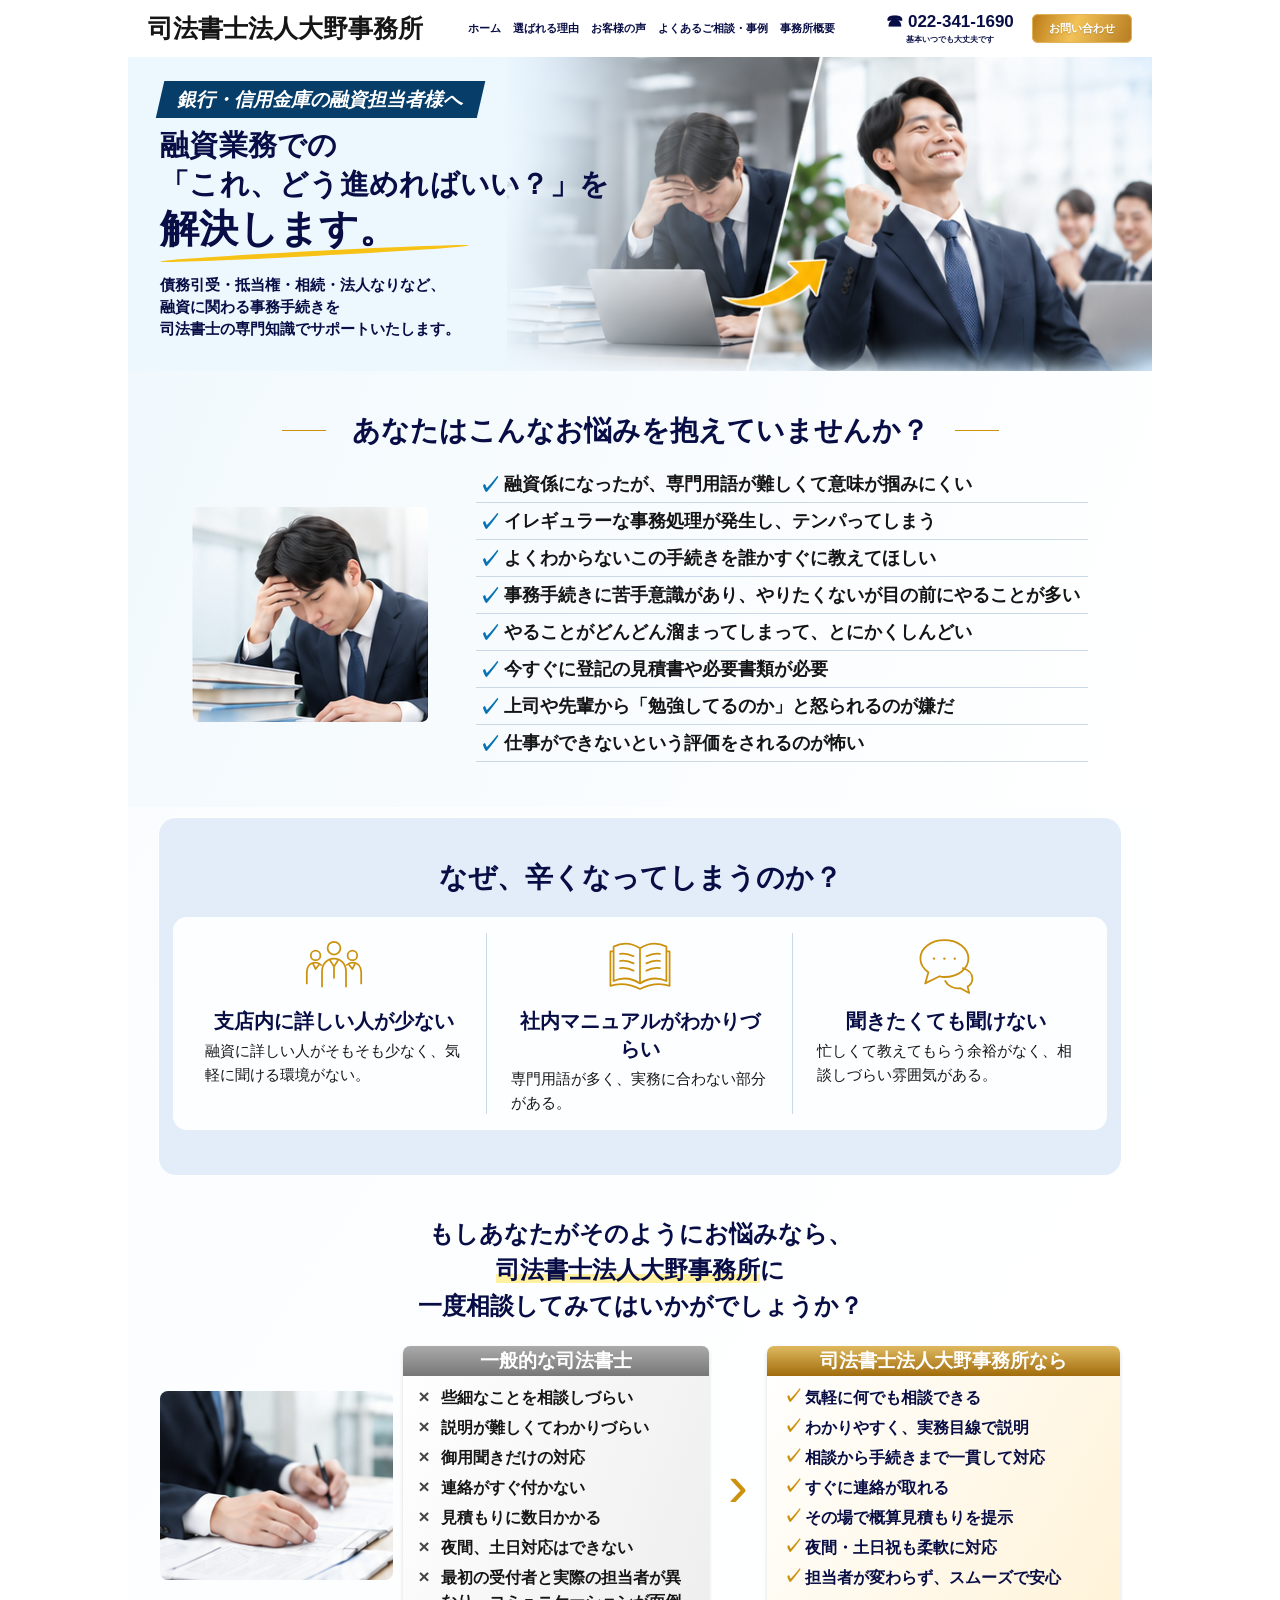
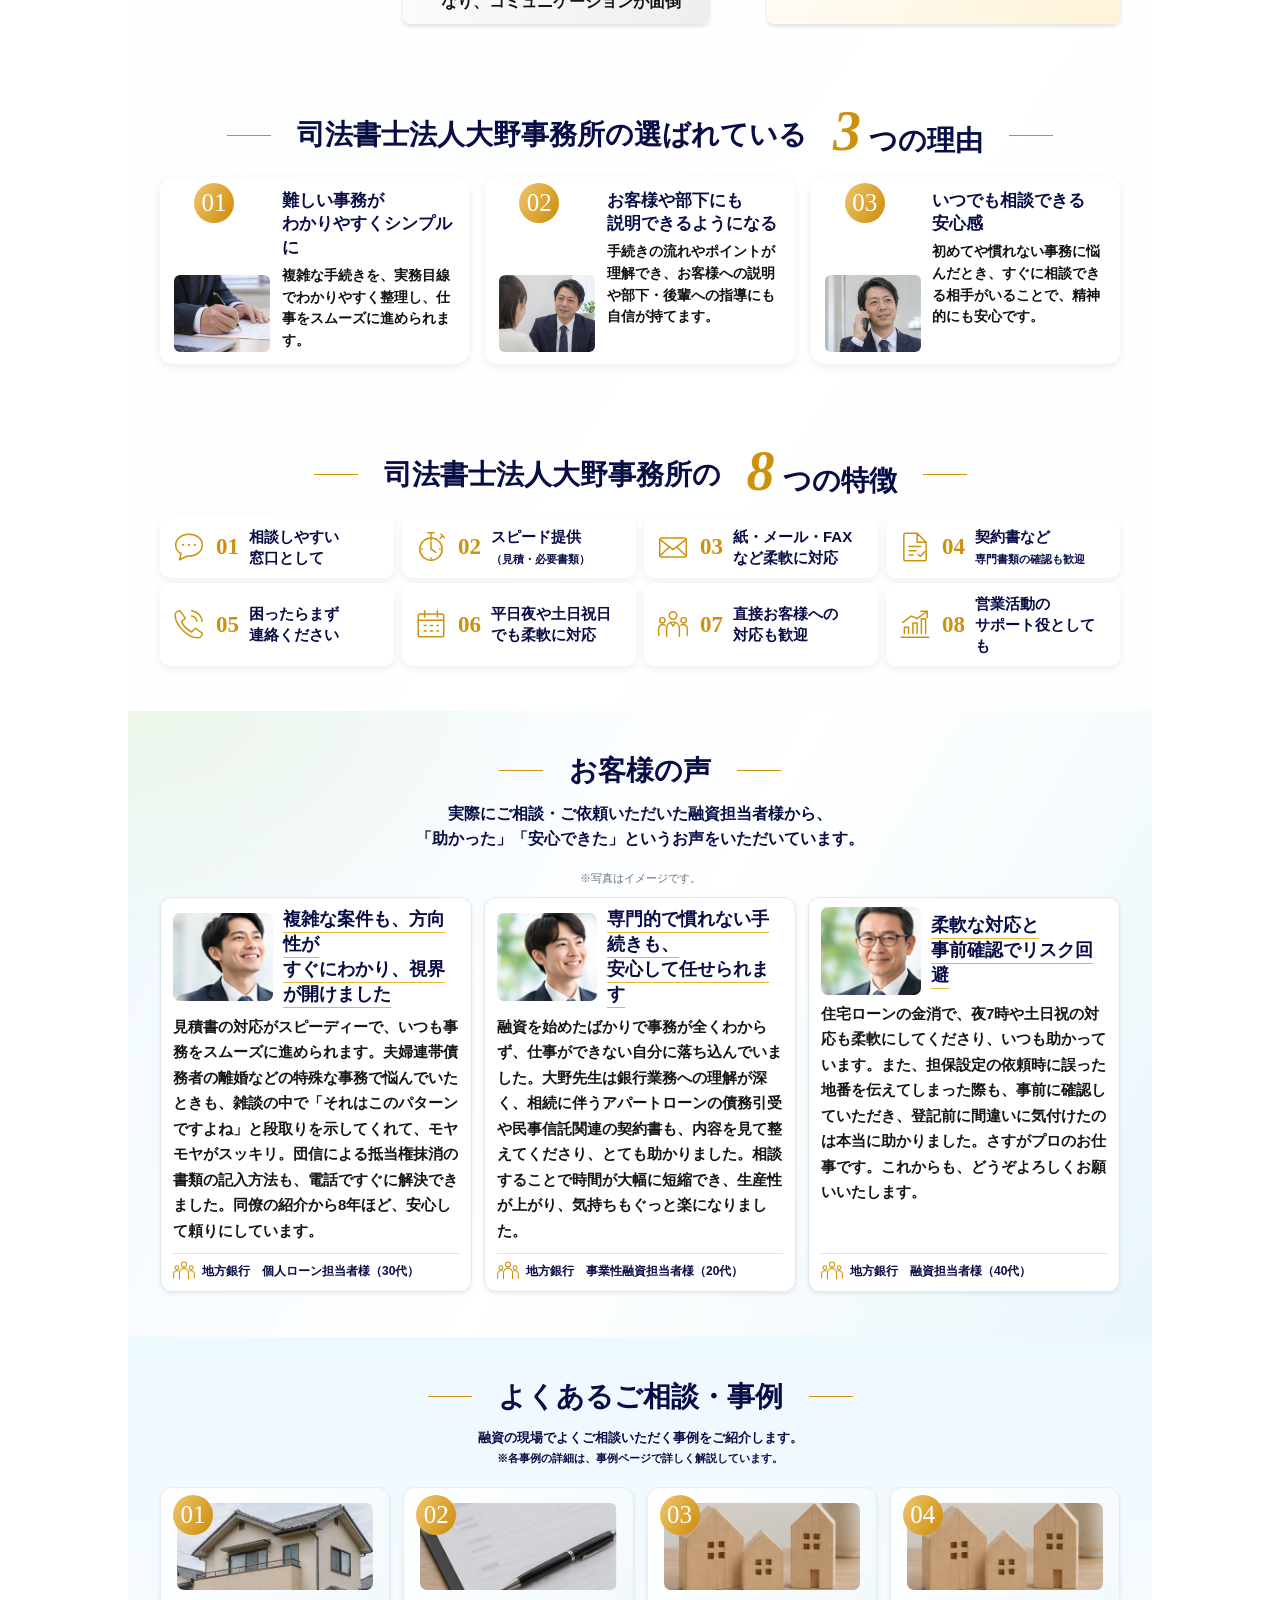
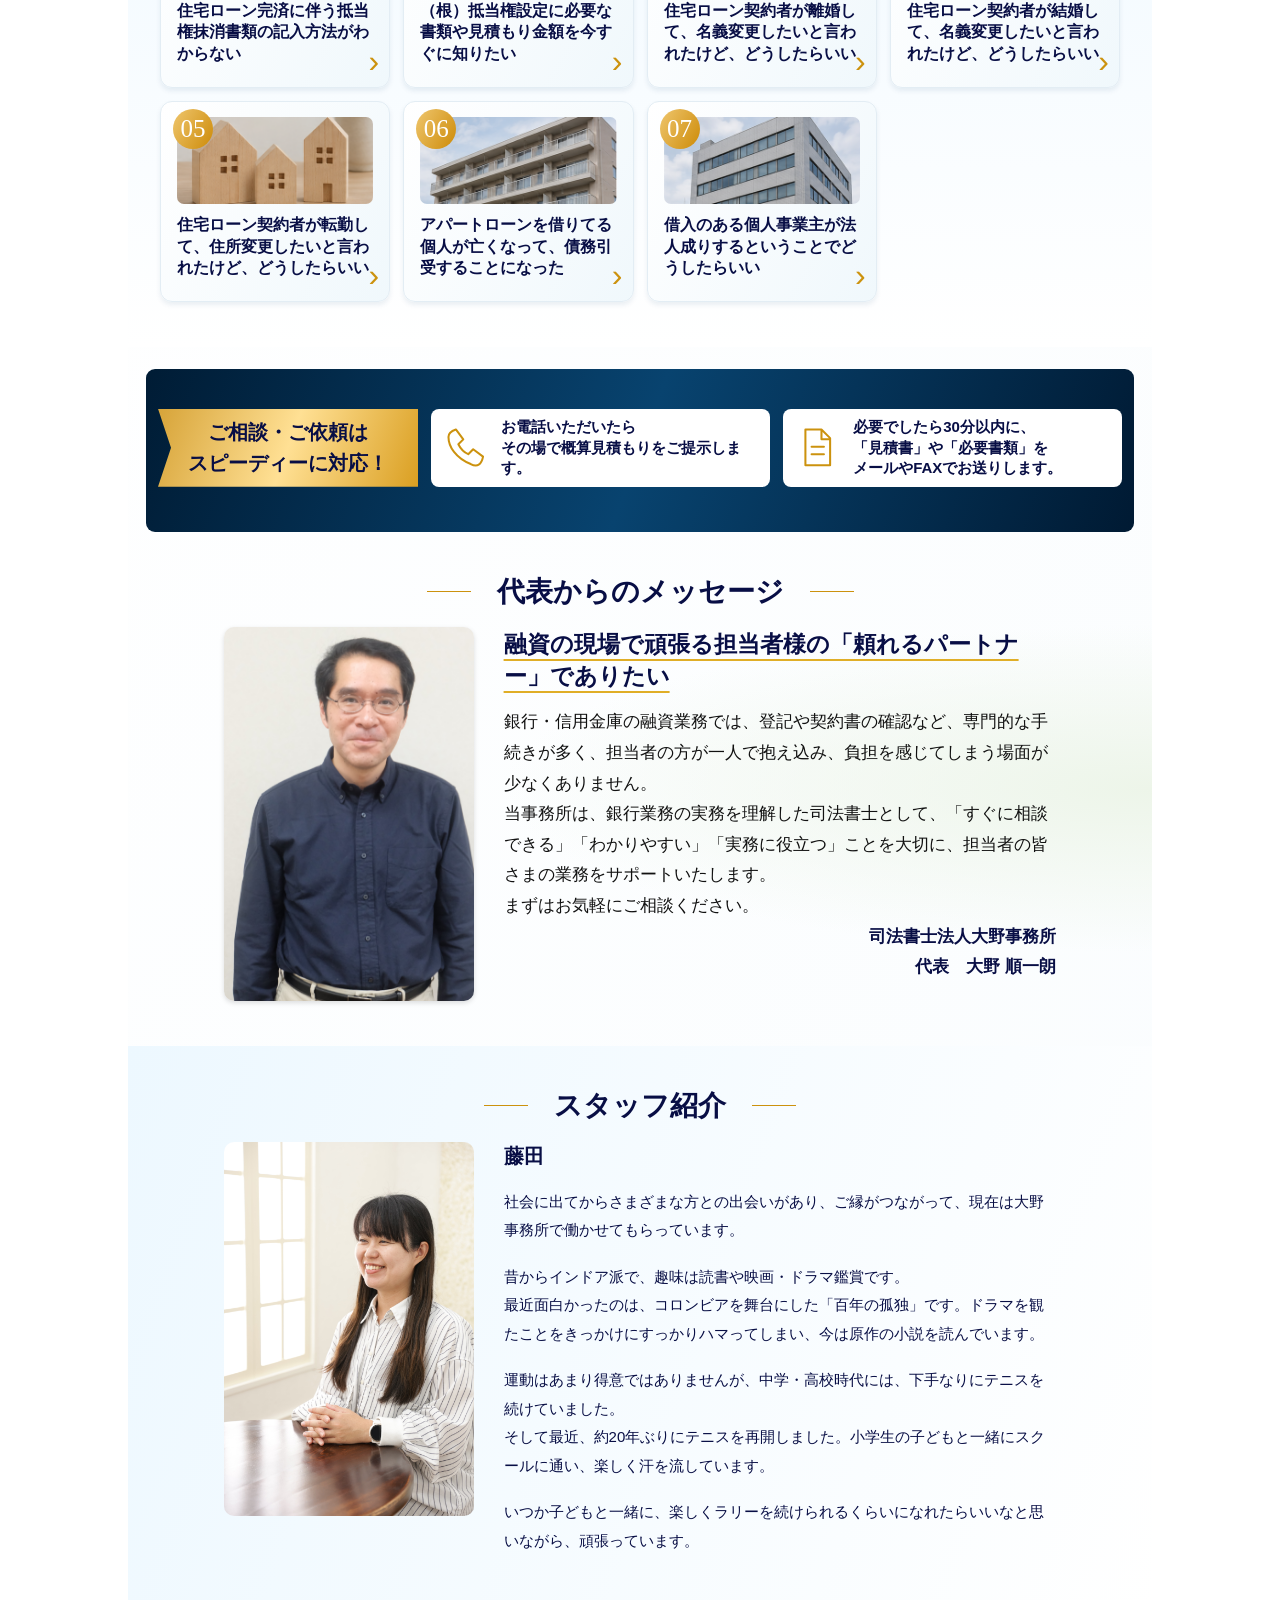
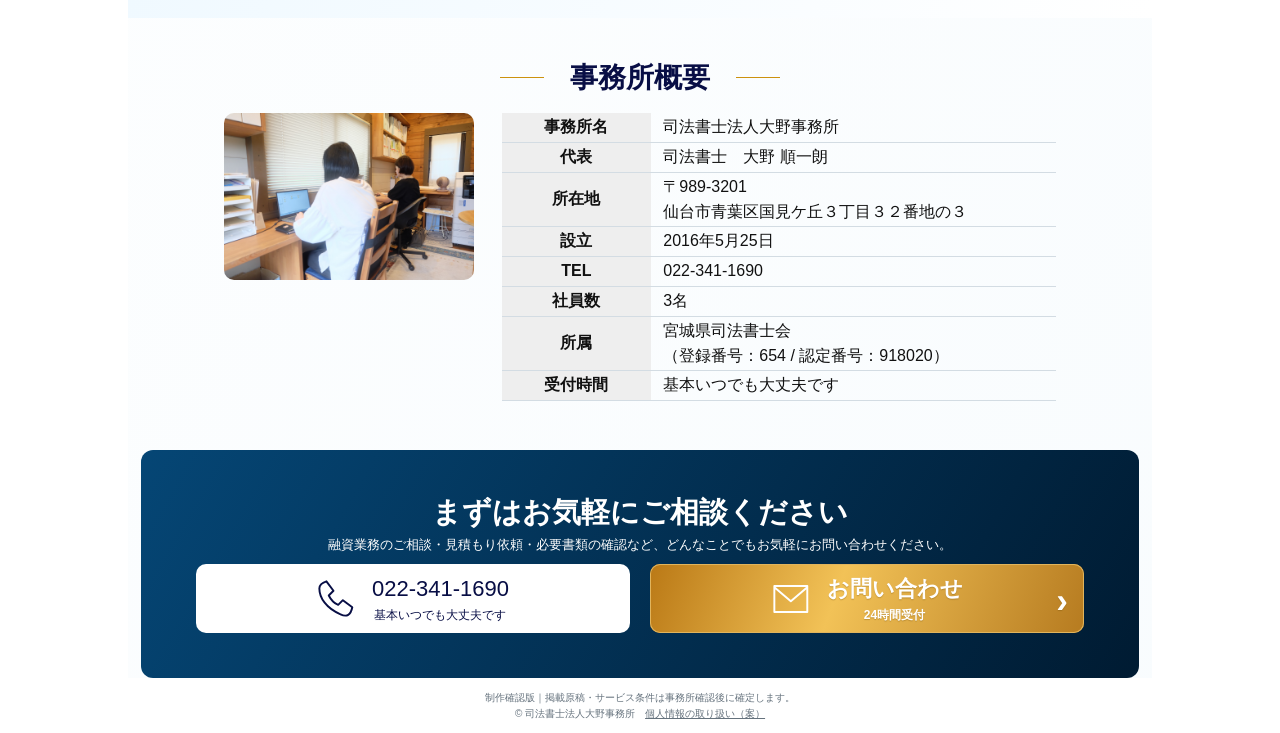
==== commit fb18decd: "Apply client spacing and text updates and expand cases to seven" ====
--- a/index.html
+++ b/index.html
@@ -1 +1 @@
-<!doctype html><html lang="ja"><head><meta charset="utf-8"><meta name="viewport" content="width=device-width,initial-scale=1"><meta name="robots" content="noindex,nofollow"><title>銀行・信用金庫の融資担当者様へ｜司法書士法人大野事務所</title><meta name="description" content="融資業務のこれ、どう進めればいい？を司法書士の専門知識でサポート。司法書士法人大野事務所の制作確認版。"><link rel="stylesheet" href="assets/lp.css?v=mobile-reasons4"><script defer src="assets/main.js?v=20261114-hamburger"></script></head><body><a class="skip" href="#main">本文へ</a><header class="lp-header"><a class="brand" href="index.html"><span><strong>司法書士法人大野事務所</strong></span></a><p class="tagline">銀行・信用金庫の融資業務を<br>司法書士の専門知識でサポート</p><button class="menu hamburger" type="button" aria-label="メニューを開く" aria-expanded="false" aria-controls="navigation"><span aria-hidden="true"></span><span aria-hidden="true"></span><span aria-hidden="true"></span></button><nav class="nav" id="navigation"><a href="#main">ホーム</a><a href="#reasons">選ばれる理由</a><a href="#voices">お客様の声</a><a href="#support">よくあるご相談・事例</a><a href="#office">事務所概要</a></nav><div class="header-phone"><a href="tel:0223411690"><strong>☎ 022-341-1690</strong></a><small>基本いつでも大丈夫です</small></div><a class="gold-button header-contact" href="contact.html">お問い合わせ</a></header><main id="main"><section class="lp-hero"><div class="photo-crop hero-art" style="aspect-ratio:624/302"><svg class="crop-svg" style="display:block;position:absolute;inset:0;width:100%;height:100%;overflow:hidden" viewBox="0 0 624 302" preserveAspectRatio="xMidYMid slice" role="img" aria-label="融資業務の悩みから安心へ"><image href="assets/reference-home-top.png" x="-400" y="-60" width="1024" height="1536"/></svg></div><div class="hero-copy"><p class="ribbon">銀行・信用金庫の融資担当者様へ</p><h1>融資業務での<br><span class="hero-question">「これ、どう進めればいい？」を</span><br><em>解決します。</em></h1><p class="hero-description">債務引受・抵当権・相続・法人なりなど、<br>融資に関わる事務手続きを<br>司法書士の専門知識でサポートいたします。</p></div></section><section class="worries section"><h2 class="lp-title">あなたはこんなお悩みを抱えていませんか？</h2><div class="worry-row"><div class="photo-crop " style="aspect-ratio:236/215"><svg class="crop-svg" style="display:block;position:absolute;inset:0;width:100%;height:100%;overflow:hidden" viewBox="0 0 236 215" preserveAspectRatio="xMidYMid slice" role="img" aria-label="事務処理に悩む融資担当者"><image href="assets/reference-home-top.png" x="-65" y="-430" width="1024" height="1536"/></svg></div><ul class="checks"><li>融資係になったが、専門用語が難しくて意味が掴みにくい</li><li>イレギュラーな事務処理が発生し、テンパってしまう</li><li>よくわからないこの手続きを誰かすぐに教えてほしい</li><li>事務手続きに苦手意識があり、やりたくないが目の前にやることが多い</li><li>やることがどんどん溜まってしまって、とにかくしんどい</li><li>今すぐに登記の見積書や必要書類が必要</li><li>上司や先輩から「勉強してるのか」と怒られるのが嫌だ</li><li>仕事ができないという評価をされるのが怖い</li></ul></div></section><section class="causes section"><h2 class="lp-title">なぜ、ここまで辛くなってしまうのか？</h2><div class="cause-row"><article><svg class="line-icon" aria-hidden="true" viewBox="0 0 80 80" fill="none" stroke="currentColor" stroke-width="2.2" stroke-linecap="round" stroke-linejoin="round"><circle cx="40" cy="19" r="8"/><path d="M25 67V48c0-9 6-16 15-16s15 7 15 16v19M35 34l5 8 5-8M40 42v14"/><circle cx="17" cy="28" r="6"/><path d="M6 63V49c0-7 4-12 11-12 3 0 5 1 7 3M14 39l3 6 4-5"/><circle cx="63" cy="28" r="6"/><path d="M74 63V49c0-7-4-12-11-12-3 0-5 1-7 3M66 39l-3 6-4-5"/></svg><h3>支店内に詳しい人が少ない</h3><p>融資に詳しい人がそもそも少なく、気軽に聞ける環境がない。</p></article><article><svg class="line-icon" aria-hidden="true" viewBox="0 0 80 80" fill="none" stroke="currentColor" stroke-width="2.2" stroke-linecap="round" stroke-linejoin="round"><path d="M40 19C29 12 17 12 7 17v43c11-5 22-4 33 3 11-7 22-8 33-3V17c-10-5-22-5-33 2Zm0 0v44M7 23H3v43c13-4 25-2 37 4 12-6 24-8 37-4V23h-4M15 26c6-1 11 0 17 3M15 35c6-1 11 0 17 3M15 44c6-1 11 0 17 3M48 29c6-3 11-4 17-3M48 38c6-3 11-4 17-3M48 47c6-3 11-4 17-3"/></svg><h3>社内マニュアルがわかりづらい</h3><p>専門用語が多く、実務に合わない部分がある。</p></article><article><svg class="line-icon" aria-hidden="true" viewBox="0 0 80 80" fill="none" stroke="currentColor" stroke-width="2.2" stroke-linecap="round" stroke-linejoin="round"><path d="M61 44c7 2 12 7 12 13 0 4-2 8-6 10l2 8-11-6c-8 1-16-3-19-9"/><path d="M38 9C21 9 8 19 8 32c0 7 4 13 10 17l-4 14 18-9c2 1 4 1 6 1 17 0 30-10 30-23S55 9 38 9Z"/><circle cx="25" cy="32" r="1.5" fill="currentColor" stroke="none"/><circle cx="38" cy="32" r="1.5" fill="currentColor" stroke="none"/><circle cx="51" cy="32" r="1.5" fill="currentColor" stroke="none"/></svg><h3>聞きたくても聞けない</h3><p>忙しくて教えてもらう余裕がなく、相談しづらい雰囲気がある。</p></article></div></section><section class="comparison section"><h2 class="invitation"><span class="invitation-line">もしあなたがそのようなお悩みを抱えているなら、</span><br><span class="invitation-line"><mark>司法書士法人大野事務所</mark>に</span><br><span class="invitation-line">一度相談してみてはいかがでしょうか？</span></h2><div class="comparison-row"><div class="photo-crop " style="aspect-ratio:237/193"><svg class="crop-svg" style="display:block;position:absolute;inset:0;width:100%;height:100%;overflow:hidden" viewBox="0 0 237 193" preserveAspectRatio="xMidYMid slice" role="img" aria-label="書類の確認作業"><image href="assets/reference-home-top.png" x="-27" y="-958" width="1024" height="1536"/></svg></div><article class="compare old"><h3>一般的な司法書士</h3><ul class="checks"><li>些細なことを相談しづらい</li><li>説明が難しくてわかりづらい</li><li>御用聞きだけの対応</li><li>連絡がすぐ付かない</li><li>見積もりに数日かかる</li><li>夜間、土日対応はできない</li><li>最初の受付者と実際の担当者が異なり、コミュニケーションが面倒</li></ul></article><span class="arrow" aria-hidden="true">›</span><article class="compare ours"><h3>司法書士法人大野事務所なら</h3><ul class="checks"><li>気軽に何でも相談できる</li><li>わかりやすく、実務目線で説明</li><li>相談から手続きまで一貫して対応</li><li>すぐに連絡が取れる</li><li>その場で概算見積もりを提示</li><li>夜間・土日祝も柔軟に対応</li><li>担当者が変わらず、スムーズで安心</li></ul></article></div></section><section class="section reasons" id="reasons"><h2 class="lp-title reasons-title"><span class="reasons-label">司法書士法人大野事務所の選ばれている</span><span class="reasons-count"><b>3</b>つの理由</span></h2><div class="reason-row"><article class="reason"><span class="medal">01</span><div class="photo-crop " style="aspect-ratio:96/77"><svg class="crop-svg" style="display:block;position:absolute;inset:0;width:100%;height:100%;overflow:hidden" viewBox="0 0 714 573" preserveAspectRatio="xMidYMid slice" role="img" aria-label="難しい事務がわかりやすくシンプルに"><image href="assets/reasons-approved-20261114.png" x="-7" y="-90" width="2172" height="724"/></svg></div><div><h3>難しい事務が<br>わかりやすくシンプルに</h3><p>複雑な手続きを、実務目線でわかりやすく整理し、仕事をスムーズに進められます。</p></div></article><article class="reason"><span class="medal">02</span><div class="photo-crop " style="aspect-ratio:96/77"><svg class="crop-svg" style="display:block;position:absolute;inset:0;width:100%;height:100%;overflow:hidden" viewBox="0 0 714 573" preserveAspectRatio="xMidYMid slice" role="img" aria-label="お客様や部下にも説明できるようになる"><image href="assets/reasons-approved-20261114.png" x="-730" y="-40" width="2172" height="724"/></svg></div><div><h3>お客様や部下にも<br>説明できるようになる</h3><p>手続きの流れやポイントが理解でき、お客様への説明や部下・後輩への指導にも自信が持てます。</p></div></article><article class="reason"><span class="medal">03</span><div class="photo-crop " style="aspect-ratio:96/77"><svg class="crop-svg" style="display:block;position:absolute;inset:0;width:100%;height:100%;overflow:hidden" viewBox="0 0 714 573" preserveAspectRatio="xMidYMid slice" role="img" aria-label="いつでも相談できる安心感"><image href="assets/reasons-approved-20261114.png" x="-1452" y="-15" width="2172" height="724"/></svg></div><div><h3>いつでも相談できる<br>安心感</h3><p>初めてや慣れない事務に悩んだとき、すぐに相談できる相手がいることで、精神的にも安心です。</p></div></article></div></section><section class="section features" id="support"><h2 class="lp-title features-title"><span>司法書士法人大野事務所の</span><span class="features-count"><b>8</b>つの特徴</span></h2><div class="feature-grid"><article><svg class="line-icon" aria-hidden="true" viewBox="0 0 64 64" fill="none" stroke="currentColor" stroke-width="2.8" stroke-linecap="round" stroke-linejoin="round"><path d="M32 8C18 8 7 17 7 28c0 7 4 13 10 16l-3 12 15-7h3c14 0 25-9 25-21S46 8 32 8Z"/><path d="M21 28h.1M32 28h.1M43 28h.1" stroke-width="4"/></svg><b>01</b><h3>相談しやすい<br>窓口として</h3></article><article><svg class="line-icon" aria-hidden="true" viewBox="0 0 64 64" fill="none" stroke="currentColor" stroke-width="2.8" stroke-linecap="round" stroke-linejoin="round"><circle cx="32" cy="36" r="21"/><path d="M26 5h12M32 5v10M49 16l5-5M51 8l6 6M32 23v13l9 6M32 18v2M14 36h2M48 36h2M32 52v2"/></svg><b>02</b><h3>スピード提供<br><small>（見積・必要書類）</small></h3></article><article><svg class="line-icon" aria-hidden="true" viewBox="0 0 64 64" fill="none" stroke="currentColor" stroke-width="2.8" stroke-linecap="round" stroke-linejoin="round"><rect x="7" y="15" width="50" height="36" rx="4"/><path d="m9 19 23 18 23-18M9 47l15-14M55 47 40 33"/></svg><b>03</b><h3>紙・メール・FAX<br>など柔軟に対応</h3></article><article><svg class="line-icon" aria-hidden="true" viewBox="0 0 64 64" fill="none" stroke="currentColor" stroke-width="2.8" stroke-linecap="round" stroke-linejoin="round"><path d="M36 6H14a3 3 0 0 0-3 3v46a3 3 0 0 0 3 3h36a3 3 0 0 0 3-3V23L36 6Zm0 0v17h17M21 31h22M21 39h13M21 47h7M38 46l4 4 8-9"/></svg><b>04</b><h3>契約書など<br><small>専門書類の確認も歓迎</small></h3></article><article><svg class="line-icon" aria-hidden="true" viewBox="0 0 64 64" fill="none" stroke="currentColor" stroke-width="2.8" stroke-linecap="round" stroke-linejoin="round"><path d="M15 7c-5 0-9 4-9 9 0 18 24 42 42 42 5 0 9-4 9-9l-13-9-7 7c-8-4-15-11-19-19l7-7L15 7Z"/><path d="M37 7c11 2 18 9 20 20M37 17c5 1 9 5 10 10"/></svg><b>05</b><h3>困ったらまず<br>連絡ください</h3></article><article><svg class="line-icon" aria-hidden="true" viewBox="0 0 64 64" fill="none" stroke="currentColor" stroke-width="2.8" stroke-linecap="round" stroke-linejoin="round"><rect x="8" y="13" width="48" height="43" rx="4"/><path d="M8 25h48M20 7v12M44 7v12M19 35h4M31 35h4M43 35h3M19 45h4M31 45h4M43 45h3"/></svg><b>06</b><h3>平日夜や土日祝日<br>でも柔軟に対応</h3></article><article><svg class="line-icon" aria-hidden="true" viewBox="0 0 64 64" fill="none" stroke="currentColor" stroke-width="2.8" stroke-linecap="round" stroke-linejoin="round"><circle cx="32" cy="16" r="7"/><path d="M20 55V41c0-8 5-13 12-13s12 5 12 13v14M28 30l4 6 4-6"/><circle cx="12" cy="25" r="5"/><circle cx="52" cy="25" r="5"/><path d="M5 53V41c0-6 6-10 12-7M59 53V41c0-6-6-10-12-7"/></svg><b>07</b><h3>直接お客様への<br>対応も歓迎</h3></article><article><svg class="line-icon" aria-hidden="true" viewBox="0 0 64 64" fill="none" stroke="currentColor" stroke-width="2.8" stroke-linecap="round" stroke-linejoin="round"><path d="M6 57h52M12 50V38h8v12M28 50V30h8v20M44 50V22h8v28M9 29l16-12 11 5L55 8M43 8h12v12"/></svg><b>08</b><h3>営業活動の<br>サポート役としても</h3></article></div></section><section class="section voices" id="voices"><h2 class="lp-title">お客様の声</h2><p class="intro">実際にご相談・ご依頼いただいた融資担当者様から、<br>「助かった」「安心できた」というお声をいただいています。</p><p class="draft-note">※写真はイメージです。</p><div class="voice-grid"><article class="voice"><div class="voice-head"><div class="photo-crop " style="aspect-ratio:109/94"><svg class="crop-svg" style="display:block;position:absolute;inset:0;width:100%;height:100%;overflow:hidden" viewBox="0 0 92 94" preserveAspectRatio="xMidYMid slice" role="img" aria-label="お客様の声の見本写真"><image href="assets/reference-home-bottom.png" x="-29" y="-111" width="1024" height="1536"/></svg></div><h3>複雑な案件も、方向性が<br>すぐにわかり、視界が開けました</h3></div><p>見積書の対応がスピーディーで、いつも事務をスムーズに進められます。夫婦連帯債務者の離婚などの特殊な事務で悩んでいたときも、雑談の中で「それはこのパターンですよね」と段取りを示してくれて、モヤモヤがスッキリ。団信による抵当権抹消の書類の記入方法も、電話ですぐに解決できました。同僚の紹介から8年ほど、安心して頼りにしています。</p><footer><svg class="line-icon" viewBox="0 0 34 34" fill="none" stroke="currentColor" stroke-width="1.65" stroke-linecap="round" stroke-linejoin="round" aria-hidden="true"><circle cx="17" cy="7" r="4"/><circle cx="6" cy="12" r="3"/><circle cx="28" cy="12" r="3"/><path d="M10 29V20a7 7 0 0 1 14 0v9M1 28v-7a5 5 0 0 1 7-4M33 28v-7a5 5 0 0 0-7-4"/></svg>地方銀行　個人ローン担当者様（30代）</footer></article><article class="voice"><div class="voice-head"><div class="photo-crop " style="aspect-ratio:109/94"><svg class="crop-svg" style="display:block;position:absolute;inset:0;width:100%;height:100%;overflow:hidden" viewBox="0 0 92 94" preserveAspectRatio="xMidYMid slice" role="img" aria-label="お客様の声の見本写真"><image href="assets/reference-home-bottom.png" x="-370" y="-111" width="1024" height="1536"/></svg></div><h3>専門的で慣れない手続きも、<br>安心して任せられます</h3></div><p>融資を始めたばかりで事務が全くわからず、仕事ができない自分に落ち込んでいました。大野先生は銀行業務への理解が深く、相続に伴うアパートローンの債務引受や民事信託関連の契約書も、内容を見て整えてくださり、とても助かりました。相談することで時間が大幅に短縮でき、生産性が上がり、気持ちもぐっと楽になりました。</p><footer><svg class="line-icon" viewBox="0 0 34 34" fill="none" stroke="currentColor" stroke-width="1.65" stroke-linecap="round" stroke-linejoin="round" aria-hidden="true"><circle cx="17" cy="7" r="4"/><circle cx="6" cy="12" r="3"/><circle cx="28" cy="12" r="3"/><path d="M10 29V20a7 7 0 0 1 14 0v9M1 28v-7a5 5 0 0 1 7-4M33 28v-7a5 5 0 0 0-7-4"/></svg>地方銀行　事業性融資担当者様（20代）</footer></article><article class="voice"><div class="voice-head"><div class="photo-crop " style="aspect-ratio:109/94"><svg class="crop-svg" style="display:block;position:absolute;inset:0;width:100%;height:100%;overflow:hidden" viewBox="0 0 92 94" preserveAspectRatio="xMidYMid slice" role="img" aria-label="お客様の声の見本写真"><image href="assets/reference-home-bottom.png" x="-703" y="-111" width="1024" height="1536"/></svg></div><h3>柔軟な対応と<br>事前確認でリスク回避</h3></div><p>住宅ローンの金消で、夜7時や土日祝の対応も柔軟にしてくださり、いつも助かっています。また、担保設定の依頼時に誤った地番を伝えてしまった際も、事前に確認していただき、登記前に間違いに気付けたのは本当に助かりました。さすがプロのお仕事です。これからも、どうぞよろしくお願いいたします。</p><footer><svg class="line-icon" viewBox="0 0 34 34" fill="none" stroke="currentColor" stroke-width="1.65" stroke-linecap="round" stroke-linejoin="round" aria-hidden="true"><circle cx="17" cy="7" r="4"/><circle cx="6" cy="12" r="3"/><circle cx="28" cy="12" r="3"/><path d="M10 29V20a7 7 0 0 1 14 0v9M1 28v-7a5 5 0 0 1 7-4M33 28v-7a5 5 0 0 0-7-4"/></svg>地方銀行　融資担当者様（40代）</footer></article></div></section><section class="section cases" id="cases"><h2 class="lp-title">よくあるご相談・事例（5選）</h2><p class="intro">融資の現場でよくご相談いただく事例をご紹介します。<small><br>※各事例の詳細は、事例ページで詳しく解説しています。</small></p><div class="case-grid"><a class="case" href="cancel.html"><span class="medal">01</span><div class="photo-crop " style="aspect-ratio:146/65"><svg class="crop-svg" style="display:block;position:absolute;inset:0;width:100%;height:100%;overflow:hidden" viewBox="0 0 424 189" preserveAspectRatio="xMidYMid slice" role="img" aria-label="住宅のイメージ"><image href="assets/cases-approved-20261114.png" x="-6" y="-190" width="2172" height="724"/></svg></div><h3>住宅ローン完済に伴う抵当権抹消書類の記入方法がわからない</h3><span class="case-arrow">›</span></a><a class="case" href="mortgage.html"><span class="medal">02</span><div class="photo-crop " style="aspect-ratio:146/65"><svg class="crop-svg" style="display:block;position:absolute;inset:0;width:100%;height:100%;overflow:hidden" viewBox="0 0 424 189" preserveAspectRatio="xMidYMid slice" role="img" aria-label="書類とペンのイメージ"><image href="assets/cases-approved-20261114.png" x="-440" y="-330" width="2172" height="724"/></svg></div><h3>（根）抵当権設定に必要な書類や見積もり金額を今すぐに知りたい</h3><span class="case-arrow">›</span></a><a class="case" href="change.html"><span class="medal">03</span><div class="photo-crop " style="aspect-ratio:146/65"><svg class="crop-svg" style="display:block;position:absolute;inset:0;width:100%;height:100%;overflow:hidden" viewBox="0 0 424 189" preserveAspectRatio="xMidYMid slice" role="img" aria-label="木製の家模型のイメージ"><image href="assets/cases-approved-20261114.png" x="-874" y="-300" width="2172" height="724"/></svg></div><h3>住宅ローン契約者が転勤・結婚・離婚して住所変更や名義変更が必要になったが、何をどうしたらいい</h3><span class="case-arrow">›</span></a><a class="case" href="inheritance.html"><span class="medal">04</span><div class="photo-crop " style="aspect-ratio:146/65"><svg class="crop-svg" style="display:block;position:absolute;inset:0;width:100%;height:100%;overflow:hidden" viewBox="0 0 424 189" preserveAspectRatio="xMidYMid slice" role="img" aria-label="集合住宅のイメージ"><image href="assets/cases-approved-20261114.png" x="-1308" y="-190" width="2172" height="724"/></svg></div><h3>アパートローンを借りてる個人が亡くなって、債務引受することになった</h3><span class="case-arrow">›</span></a><a class="case" href="corporation.html"><span class="medal">05</span><div class="photo-crop " style="aspect-ratio:146/65"><svg class="crop-svg" style="display:block;position:absolute;inset:0;width:100%;height:100%;overflow:hidden" viewBox="0 0 424 189" preserveAspectRatio="xMidYMid slice" role="img" aria-label="オフィスビルのイメージ"><image href="assets/cases-approved-20261114.png" x="-1742" y="-180" width="2172" height="724"/></svg></div><h3>借入のある個人事業主が法人成りするということでどうしたらいい</h3><span class="case-arrow">›</span></a></div></section><section class="speed section"><strong>ご相談・ご依頼は<br>スピーディーに対応！</strong><div><svg class="line-icon" viewBox="0 0 34 34" fill="none" stroke="currentColor" stroke-width="1.65" stroke-linecap="round" stroke-linejoin="round" aria-hidden="true"><path d="m8 2 6 8-4 4q3 6 8 8l4-4 8 6q-2 10-10 6C8 25 2 16 2 8q0-4 6-6Z"/></svg><b>お電話いただいたら<br>その場で概算見積もりをご提示します。</b></div><div><svg class="line-icon" viewBox="0 0 34 34" fill="none" stroke="currentColor" stroke-width="1.65" stroke-linecap="round" stroke-linejoin="round" aria-hidden="true"><path d="M6 2h13l7 7v22H6ZM19 2v8h7M11 16h10m-10 6h10"/></svg><b>必要でしたら30分以内に、<br>「見積書」や「必要書類」を<br>メールやFAXでお送りします。</b></div></section><section class="section representative"><h2 class="lp-title">代表からのメッセージ</h2><div class="profile-row"><img src="assets/representative.jpg" alt="代表司法書士 大野順一朗" loading="lazy"><div><h3>融資の現場で頑張る担当者様の「頼れるパートナー」でありたい</h3><p>銀行・信用金庫の融資業務では、登記や契約書の確認など、専門的な手続きが多く、担当者の方が一人で抱え込み、負担を感じてしまう場面が少なくありません。<br>当事務所は、銀行業務の実務を理解した司法書士として、「すぐに相談できる」「わかりやすい」「実務に役立つ」ことを大切に、担当者の皆さまの業務をサポートいたします。<br>まずはお気軽にご相談ください。</p><p class="signature">司法書士法人大野事務所<br>代表　大野 順一朗</p></div></div></section><section class="section staff"><h2 class="lp-title">スタッフ紹介</h2><div class="staff-row"><img src="assets/staff.jpg" alt="スタッフ 藤田" loading="lazy"><div><h3 class="staff-name">藤田</h3><p>社会に出てからさまざまな方との出会いがあり、ご縁がつながって、現在は大野事務所で働かせてもらっています。</p><p>昔からインドア派で、趣味は読書や映画・ドラマ鑑賞です。<br>最近面白かったのは、コロンビアを舞台にした「百年の孤独」です。ドラマを観たことをきっかけにすっかりハマってしまい、今は原作の小説を読んでいます。</p><p>運動はあまり得意ではありませんが、中学・高校時代には、下手なりにテニスを続けていました。<br>そして最近、約20年ぶりにテニスを再開しました。小学生の子どもと一緒にスクールに通い、楽しく汗を流しています。</p><p>いつか子どもと一緒に、楽しくラリーを続けられるくらいになれたらいいなと思いながら、頑張っています。</p></div></div></section><section class="section office" id="office"><h2 class="lp-title">事務所概要</h2><div class="office-row"><img class="office-photo" src="assets/office.jpg" alt="事務所内で仕事をするスタッフの様子" loading="lazy"><table><tbody><tr><th>事務所名</th><td>司法書士法人大野事務所</td></tr><tr><th>代表</th><td>司法書士　大野 順一朗</td></tr><tr><th>所在地</th><td>〒989-3201<br>仙台市青葉区国見ケ丘３丁目３２番地の３</td></tr><tr><th>設立</th><td>2016年5月25日</td></tr><tr><th>TEL</th><td><a href="tel:0223411690">022-341-1690</a></td></tr><tr><th>社員数</th><td>3名</td></tr><tr><th>所属</th><td>宮城県司法書士会<br>（登録番号：654 / 認定番号：918020）</td></tr><tr><th>受付時間</th><td>基本いつでも大丈夫です</td></tr></tbody></table></div></section><section class="final-cta section"><h2>まずはお気軽にご相談ください</h2><p>融資業務のご相談・見積もり依頼・必要書類の確認など、どんなことでもお気軽にお問い合わせください。</p><div><div class="phone-box"><svg class="line-icon" viewBox="0 0 34 34" fill="none" stroke="currentColor" stroke-width="1.65" stroke-linecap="round" stroke-linejoin="round" aria-hidden="true"><path d="m8 2 6 8-4 4q3 6 8 8l4-4 8 6q-2 10-10 6C8 25 2 16 2 8q0-4 6-6Z"/></svg><span><a href="tel:0223411690">022-341-1690</a><small>基本いつでも大丈夫です</small></span></div><a class="gold-button" href="contact.html"><svg class="line-icon" viewBox="0 0 34 34" fill="none" stroke="currentColor" stroke-width="1.65" stroke-linecap="round" stroke-linejoin="round" aria-hidden="true"><path d="M2 6h28v22H2ZM2 7l14 12L30 7"/></svg><span>お問い合わせ<small>24時間受付</small></span><b>›</b></a></div></section></main><footer class="lp-footer">制作確認版｜掲載原稿・サービス条件は事務所確認後に確定します。<br>© 司法書士法人大野事務所　<a href="contact.html#privacy">個人情報の取り扱い（案）</a></footer></body></html>+<!doctype html><html lang="ja"><head><meta charset="utf-8"><meta name="viewport" content="width=device-width,initial-scale=1"><meta name="robots" content="noindex,nofollow"><title>銀行・信用金庫の融資担当者様へ｜司法書士法人大野事務所</title><meta name="description" content="融資業務のこれ、どう進めればいい？を司法書士の専門知識でサポート。司法書士法人大野事務所の制作確認版。"><link rel="stylesheet" href="assets/lp.css?v=client-20261118"><script defer src="assets/main.js?v=20261114-hamburger"></script></head><body><a class="skip" href="#main">本文へ</a><header class="lp-header"><a class="brand" href="index.html"><span><strong>司法書士法人大野事務所</strong></span></a><p class="tagline">銀行・信用金庫の融資業務を<br>司法書士の専門知識でサポート</p><button class="menu hamburger" type="button" aria-label="メニューを開く" aria-expanded="false" aria-controls="navigation"><span aria-hidden="true"></span><span aria-hidden="true"></span><span aria-hidden="true"></span></button><nav class="nav" id="navigation"><a href="#main">ホーム</a><a href="#reasons">選ばれる理由</a><a href="#voices">お客様の声</a><a href="#support">よくあるご相談・事例</a><a href="#office">事務所概要</a></nav><div class="header-phone"><a href="tel:0223411690"><strong>☎ 022-341-1690</strong></a><small>基本いつでも大丈夫です</small></div><a class="gold-button header-contact" href="contact.html">お問い合わせ</a></header><main id="main"><section class="lp-hero"><div class="photo-crop hero-art" style="aspect-ratio:624/302"><svg class="crop-svg" style="display:block;position:absolute;inset:0;width:100%;height:100%;overflow:hidden" viewBox="0 0 624 302" preserveAspectRatio="xMidYMid slice" role="img" aria-label="融資業務の悩みから安心へ"><image href="assets/reference-home-top.png" x="-400" y="-60" width="1024" height="1536"/></svg></div><div class="hero-copy"><p class="ribbon">銀行・信用金庫の融資担当者様へ</p><h1>融資業務での<br><span class="hero-question">「これ、どう進めればいい？」を</span><br><em>解決します。</em></h1><p class="hero-description">債務引受・抵当権・相続・法人なりなど、<br>融資に関わる事務手続きを<br>司法書士の専門知識でサポートいたします。</p></div></section><section class="worries section"><h2 class="lp-title">あなたはこんなお悩みを抱えていませんか？</h2><div class="worry-row"><div class="photo-crop " style="aspect-ratio:236/215"><svg class="crop-svg" style="display:block;position:absolute;inset:0;width:100%;height:100%;overflow:hidden" viewBox="0 0 236 215" preserveAspectRatio="xMidYMid slice" role="img" aria-label="事務処理に悩む融資担当者"><image href="assets/reference-home-top.png" x="-65" y="-430" width="1024" height="1536"/></svg></div><ul class="checks"><li>融資係になったが、専門用語が難しくて意味が掴みにくい</li><li>イレギュラーな事務処理が発生し、テンパってしまう</li><li>よくわからないこの手続きを誰かすぐに教えてほしい</li><li>事務手続きに苦手意識があり、やりたくないが目の前にやることが多い</li><li>やることがどんどん溜まってしまって、とにかくしんどい</li><li>今すぐに登記の見積書や必要書類が必要</li><li>上司や先輩から「勉強してるのか」と怒られるのが嫌だ</li><li>仕事ができないという評価をされるのが怖い</li></ul></div></section><section class="causes section"><h2 class="lp-title">なぜ、辛くなってしまうのか？</h2><div class="cause-row"><article><svg class="line-icon" aria-hidden="true" viewBox="0 0 80 80" fill="none" stroke="currentColor" stroke-width="2.2" stroke-linecap="round" stroke-linejoin="round"><circle cx="40" cy="19" r="8"/><path d="M25 67V48c0-9 6-16 15-16s15 7 15 16v19M35 34l5 8 5-8M40 42v14"/><circle cx="17" cy="28" r="6"/><path d="M6 63V49c0-7 4-12 11-12 3 0 5 1 7 3M14 39l3 6 4-5"/><circle cx="63" cy="28" r="6"/><path d="M74 63V49c0-7-4-12-11-12-3 0-5 1-7 3M66 39l-3 6-4-5"/></svg><h3>支店内に詳しい人が少ない</h3><p>融資に詳しい人がそもそも少なく、気軽に聞ける環境がない。</p></article><article><svg class="line-icon" aria-hidden="true" viewBox="0 0 80 80" fill="none" stroke="currentColor" stroke-width="2.2" stroke-linecap="round" stroke-linejoin="round"><path d="M40 19C29 12 17 12 7 17v43c11-5 22-4 33 3 11-7 22-8 33-3V17c-10-5-22-5-33 2Zm0 0v44M7 23H3v43c13-4 25-2 37 4 12-6 24-8 37-4V23h-4M15 26c6-1 11 0 17 3M15 35c6-1 11 0 17 3M15 44c6-1 11 0 17 3M48 29c6-3 11-4 17-3M48 38c6-3 11-4 17-3M48 47c6-3 11-4 17-3"/></svg><h3>社内マニュアルがわかりづらい</h3><p>専門用語が多く、実務に合わない部分がある。</p></article><article><svg class="line-icon" aria-hidden="true" viewBox="0 0 80 80" fill="none" stroke="currentColor" stroke-width="2.2" stroke-linecap="round" stroke-linejoin="round"><path d="M61 44c7 2 12 7 12 13 0 4-2 8-6 10l2 8-11-6c-8 1-16-3-19-9"/><path d="M38 9C21 9 8 19 8 32c0 7 4 13 10 17l-4 14 18-9c2 1 4 1 6 1 17 0 30-10 30-23S55 9 38 9Z"/><circle cx="25" cy="32" r="1.5" fill="currentColor" stroke="none"/><circle cx="38" cy="32" r="1.5" fill="currentColor" stroke="none"/><circle cx="51" cy="32" r="1.5" fill="currentColor" stroke="none"/></svg><h3>聞きたくても聞けない</h3><p>忙しくて教えてもらう余裕がなく、相談しづらい雰囲気がある。</p></article></div></section><section class="comparison section"><h2 class="invitation"><span class="invitation-line">もしあなたがそのようにお悩みなら、</span><br><span class="invitation-line"><mark>司法書士法人大野事務所</mark>に</span><br><span class="invitation-line">一度相談してみてはいかがでしょうか？</span></h2><div class="comparison-row"><div class="photo-crop " style="aspect-ratio:237/193"><svg class="crop-svg" style="display:block;position:absolute;inset:0;width:100%;height:100%;overflow:hidden" viewBox="0 0 237 193" preserveAspectRatio="xMidYMid slice" role="img" aria-label="書類の確認作業"><image href="assets/reference-home-top.png" x="-27" y="-958" width="1024" height="1536"/></svg></div><article class="compare old"><h3>一般的な司法書士</h3><ul class="checks"><li>些細なことを相談しづらい</li><li>説明が難しくてわかりづらい</li><li>御用聞きだけの対応</li><li>連絡がすぐ付かない</li><li>見積もりに数日かかる</li><li>夜間、土日対応はできない</li><li>最初の受付者と実際の担当者が異なり、コミュニケーションが面倒</li></ul></article><span class="arrow" aria-hidden="true">›</span><article class="compare ours"><h3>司法書士法人大野事務所なら</h3><ul class="checks"><li>気軽に何でも相談できる</li><li>わかりやすく、実務目線で説明</li><li>相談から手続きまで一貫して対応</li><li>すぐに連絡が取れる</li><li>その場で概算見積もりを提示</li><li>夜間・土日祝も柔軟に対応</li><li>担当者が変わらず、スムーズで安心</li></ul></article></div></section><section class="section reasons" id="reasons"><h2 class="lp-title reasons-title"><span class="reasons-label">司法書士法人大野事務所の選ばれている</span><span class="reasons-count"><b>3</b>つの理由</span></h2><div class="reason-row"><article class="reason"><span class="medal">01</span><div class="photo-crop " style="aspect-ratio:96/77"><svg class="crop-svg" style="display:block;position:absolute;inset:0;width:100%;height:100%;overflow:hidden" viewBox="0 0 714 573" preserveAspectRatio="xMidYMid slice" role="img" aria-label="難しい事務がわかりやすくシンプルに"><image href="assets/reasons-approved-20261114.png" x="-7" y="-90" width="2172" height="724"/></svg></div><div><h3>難しい事務が<br>わかりやすくシンプルに</h3><p>複雑な手続きを、実務目線でわかりやすく整理し、仕事をスムーズに進められます。</p></div></article><article class="reason"><span class="medal">02</span><div class="photo-crop " style="aspect-ratio:96/77"><svg class="crop-svg" style="display:block;position:absolute;inset:0;width:100%;height:100%;overflow:hidden" viewBox="0 0 714 573" preserveAspectRatio="xMidYMid slice" role="img" aria-label="お客様や部下にも説明できるようになる"><image href="assets/reasons-approved-20261114.png" x="-730" y="-40" width="2172" height="724"/></svg></div><div><h3>お客様や部下にも<br>説明できるようになる</h3><p>手続きの流れやポイントが理解でき、お客様への説明や部下・後輩への指導にも自信が持てます。</p></div></article><article class="reason"><span class="medal">03</span><div class="photo-crop " style="aspect-ratio:96/77"><svg class="crop-svg" style="display:block;position:absolute;inset:0;width:100%;height:100%;overflow:hidden" viewBox="0 0 714 573" preserveAspectRatio="xMidYMid slice" role="img" aria-label="いつでも相談できる安心感"><image href="assets/reasons-approved-20261114.png" x="-1452" y="-15" width="2172" height="724"/></svg></div><div><h3>いつでも相談できる<br>安心感</h3><p>初めてや慣れない事務に悩んだとき、すぐに相談できる相手がいることで、精神的にも安心です。</p></div></article></div></section><section class="section features" id="support"><h2 class="lp-title features-title"><span>司法書士法人大野事務所の</span><span class="features-count"><b>8</b>つの特徴</span></h2><div class="feature-grid"><article><svg class="line-icon" aria-hidden="true" viewBox="0 0 64 64" fill="none" stroke="currentColor" stroke-width="2.8" stroke-linecap="round" stroke-linejoin="round"><path d="M32 8C18 8 7 17 7 28c0 7 4 13 10 16l-3 12 15-7h3c14 0 25-9 25-21S46 8 32 8Z"/><path d="M21 28h.1M32 28h.1M43 28h.1" stroke-width="4"/></svg><b>01</b><h3>相談しやすい<br>窓口として</h3></article><article><svg class="line-icon" aria-hidden="true" viewBox="0 0 64 64" fill="none" stroke="currentColor" stroke-width="2.8" stroke-linecap="round" stroke-linejoin="round"><circle cx="32" cy="36" r="21"/><path d="M26 5h12M32 5v10M49 16l5-5M51 8l6 6M32 23v13l9 6M32 18v2M14 36h2M48 36h2M32 52v2"/></svg><b>02</b><h3>スピード提供<br><small>（見積・必要書類）</small></h3></article><article><svg class="line-icon" aria-hidden="true" viewBox="0 0 64 64" fill="none" stroke="currentColor" stroke-width="2.8" stroke-linecap="round" stroke-linejoin="round"><rect x="7" y="15" width="50" height="36" rx="4"/><path d="m9 19 23 18 23-18M9 47l15-14M55 47 40 33"/></svg><b>03</b><h3>紙・メール・FAX<br>など柔軟に対応</h3></article><article><svg class="line-icon" aria-hidden="true" viewBox="0 0 64 64" fill="none" stroke="currentColor" stroke-width="2.8" stroke-linecap="round" stroke-linejoin="round"><path d="M36 6H14a3 3 0 0 0-3 3v46a3 3 0 0 0 3 3h36a3 3 0 0 0 3-3V23L36 6Zm0 0v17h17M21 31h22M21 39h13M21 47h7M38 46l4 4 8-9"/></svg><b>04</b><h3>契約書など<br><small>専門書類の確認も歓迎</small></h3></article><article><svg class="line-icon" aria-hidden="true" viewBox="0 0 64 64" fill="none" stroke="currentColor" stroke-width="2.8" stroke-linecap="round" stroke-linejoin="round"><path d="M15 7c-5 0-9 4-9 9 0 18 24 42 42 42 5 0 9-4 9-9l-13-9-7 7c-8-4-15-11-19-19l7-7L15 7Z"/><path d="M37 7c11 2 18 9 20 20M37 17c5 1 9 5 10 10"/></svg><b>05</b><h3>困ったらまず<br>連絡ください</h3></article><article><svg class="line-icon" aria-hidden="true" viewBox="0 0 64 64" fill="none" stroke="currentColor" stroke-width="2.8" stroke-linecap="round" stroke-linejoin="round"><rect x="8" y="13" width="48" height="43" rx="4"/><path d="M8 25h48M20 7v12M44 7v12M19 35h4M31 35h4M43 35h3M19 45h4M31 45h4M43 45h3"/></svg><b>06</b><h3>平日夜や土日祝日<br>でも柔軟に対応</h3></article><article><svg class="line-icon" aria-hidden="true" viewBox="0 0 64 64" fill="none" stroke="currentColor" stroke-width="2.8" stroke-linecap="round" stroke-linejoin="round"><circle cx="32" cy="16" r="7"/><path d="M20 55V41c0-8 5-13 12-13s12 5 12 13v14M28 30l4 6 4-6"/><circle cx="12" cy="25" r="5"/><circle cx="52" cy="25" r="5"/><path d="M5 53V41c0-6 6-10 12-7M59 53V41c0-6-6-10-12-7"/></svg><b>07</b><h3>直接お客様への<br>対応も歓迎</h3></article><article><svg class="line-icon" aria-hidden="true" viewBox="0 0 64 64" fill="none" stroke="currentColor" stroke-width="2.8" stroke-linecap="round" stroke-linejoin="round"><path d="M6 57h52M12 50V38h8v12M28 50V30h8v20M44 50V22h8v28M9 29l16-12 11 5L55 8M43 8h12v12"/></svg><b>08</b><h3>営業活動の<br>サポート役としても</h3></article></div></section><section class="section voices" id="voices"><h2 class="lp-title">お客様の声</h2><p class="intro">実際にご相談・ご依頼いただいた融資担当者様から、<br>「助かった」「安心できた」というお声をいただいています。</p><p class="draft-note">※写真はイメージです。</p><div class="voice-grid"><article class="voice"><div class="voice-head"><div class="photo-crop " style="aspect-ratio:109/94"><svg class="crop-svg" style="display:block;position:absolute;inset:0;width:100%;height:100%;overflow:hidden" viewBox="0 0 92 94" preserveAspectRatio="xMidYMid slice" role="img" aria-label="お客様の声の見本写真"><image href="assets/reference-home-bottom.png" x="-29" y="-111" width="1024" height="1536"/></svg></div><h3>複雑な案件も、方向性が<br>すぐにわかり、視界が開けました</h3></div><p>見積書の対応がスピーディーで、いつも事務をスムーズに進められます。夫婦連帯債務者の離婚などの特殊な事務で悩んでいたときも、雑談の中で「それはこのパターンですよね」と段取りを示してくれて、モヤモヤがスッキリ。団信による抵当権抹消の書類の記入方法も、電話ですぐに解決できました。同僚の紹介から8年ほど、安心して頼りにしています。</p><footer><svg class="line-icon" viewBox="0 0 34 34" fill="none" stroke="currentColor" stroke-width="1.65" stroke-linecap="round" stroke-linejoin="round" aria-hidden="true"><circle cx="17" cy="7" r="4"/><circle cx="6" cy="12" r="3"/><circle cx="28" cy="12" r="3"/><path d="M10 29V20a7 7 0 0 1 14 0v9M1 28v-7a5 5 0 0 1 7-4M33 28v-7a5 5 0 0 0-7-4"/></svg>地方銀行　個人ローン担当者様（30代）</footer></article><article class="voice"><div class="voice-head"><div class="photo-crop " style="aspect-ratio:109/94"><svg class="crop-svg" style="display:block;position:absolute;inset:0;width:100%;height:100%;overflow:hidden" viewBox="0 0 92 94" preserveAspectRatio="xMidYMid slice" role="img" aria-label="お客様の声の見本写真"><image href="assets/reference-home-bottom.png" x="-370" y="-111" width="1024" height="1536"/></svg></div><h3>専門的で慣れない手続きも、<br>安心して任せられます</h3></div><p>融資を始めたばかりで事務が全くわからず、仕事ができない自分に落ち込んでいました。大野先生は銀行業務への理解が深く、相続に伴うアパートローンの債務引受や民事信託関連の契約書も、内容を見て整えてくださり、とても助かりました。相談することで時間が大幅に短縮でき、生産性が上がり、気持ちもぐっと楽になりました。</p><footer><svg class="line-icon" viewBox="0 0 34 34" fill="none" stroke="currentColor" stroke-width="1.65" stroke-linecap="round" stroke-linejoin="round" aria-hidden="true"><circle cx="17" cy="7" r="4"/><circle cx="6" cy="12" r="3"/><circle cx="28" cy="12" r="3"/><path d="M10 29V20a7 7 0 0 1 14 0v9M1 28v-7a5 5 0 0 1 7-4M33 28v-7a5 5 0 0 0-7-4"/></svg>地方銀行　事業性融資担当者様（20代）</footer></article><article class="voice"><div class="voice-head"><div class="photo-crop " style="aspect-ratio:109/94"><svg class="crop-svg" style="display:block;position:absolute;inset:0;width:100%;height:100%;overflow:hidden" viewBox="0 0 92 94" preserveAspectRatio="xMidYMid slice" role="img" aria-label="お客様の声の見本写真"><image href="assets/reference-home-bottom.png" x="-703" y="-111" width="1024" height="1536"/></svg></div><h3>柔軟な対応と<br>事前確認でリスク回避</h3></div><p>住宅ローンの金消で、夜7時や土日祝の対応も柔軟にしてくださり、いつも助かっています。また、担保設定の依頼時に誤った地番を伝えてしまった際も、事前に確認していただき、登記前に間違いに気付けたのは本当に助かりました。さすがプロのお仕事です。これからも、どうぞよろしくお願いいたします。</p><footer><svg class="line-icon" viewBox="0 0 34 34" fill="none" stroke="currentColor" stroke-width="1.65" stroke-linecap="round" stroke-linejoin="round" aria-hidden="true"><circle cx="17" cy="7" r="4"/><circle cx="6" cy="12" r="3"/><circle cx="28" cy="12" r="3"/><path d="M10 29V20a7 7 0 0 1 14 0v9M1 28v-7a5 5 0 0 1 7-4M33 28v-7a5 5 0 0 0-7-4"/></svg>地方銀行　融資担当者様（40代）</footer></article></div></section><section class="section cases" id="cases"><h2 class="lp-title">よくあるご相談・事例</h2><p class="intro">融資の現場でよくご相談いただく事例をご紹介します。<small><br>※各事例の詳細は、事例ページで詳しく解説しています。</small></p><div class="case-grid"><a class="case" href="cancel.html"><span class="medal">01</span><div class="photo-crop " style="aspect-ratio:146/65"><svg class="crop-svg" style="display:block;position:absolute;inset:0;width:100%;height:100%;overflow:hidden" viewBox="0 0 424 189" preserveAspectRatio="xMidYMid slice" role="img" aria-label="住宅のイメージ"><image href="assets/cases-approved-20261114.png" x="-6" y="-190" width="2172" height="724"/></svg></div><h3>住宅ローン完済に伴う抵当権抹消書類の記入方法がわからない</h3><span class="case-arrow">›</span></a><a class="case" href="mortgage.html"><span class="medal">02</span><div class="photo-crop " style="aspect-ratio:146/65"><svg class="crop-svg" style="display:block;position:absolute;inset:0;width:100%;height:100%;overflow:hidden" viewBox="0 0 424 189" preserveAspectRatio="xMidYMid slice" role="img" aria-label="書類とペンのイメージ"><image href="assets/cases-approved-20261114.png" x="-440" y="-330" width="2172" height="724"/></svg></div><h3>（根）抵当権設定に必要な書類や見積もり金額を今すぐに知りたい</h3><span class="case-arrow">›</span></a><a class="case" href="divorce.html"><span class="medal">03</span><div class="photo-crop " style="aspect-ratio:146/65"><svg class="crop-svg" style="display:block;position:absolute;inset:0;width:100%;height:100%;overflow:hidden" viewBox="0 0 424 189" preserveAspectRatio="xMidYMid slice" role="img" aria-label="木製の家模型のイメージ"><image href="assets/cases-approved-20261114.png" x="-874" y="-300" width="2172" height="724"/></svg></div><h3>住宅ローン契約者が離婚して、名義変更したいと言われたけど、どうしたらいい</h3><span class="case-arrow">›</span></a><a class="case" href="change.html"><span class="medal">04</span><div class="photo-crop " style="aspect-ratio:146/65"><svg class="crop-svg" style="display:block;position:absolute;inset:0;width:100%;height:100%;overflow:hidden" viewBox="0 0 424 189" preserveAspectRatio="xMidYMid slice" role="img" aria-label="木製の家模型のイメージ"><image href="assets/cases-approved-20261114.png" x="-874" y="-300" width="2172" height="724"/></svg></div><h3>住宅ローン契約者が結婚して、名義変更したいと言われたけど、どうしたらいい</h3><span class="case-arrow">›</span></a><a class="case" href="change.html"><span class="medal">05</span><div class="photo-crop " style="aspect-ratio:146/65"><svg class="crop-svg" style="display:block;position:absolute;inset:0;width:100%;height:100%;overflow:hidden" viewBox="0 0 424 189" preserveAspectRatio="xMidYMid slice" role="img" aria-label="木製の家模型のイメージ"><image href="assets/cases-approved-20261114.png" x="-874" y="-300" width="2172" height="724"/></svg></div><h3>住宅ローン契約者が転勤して、住所変更したいと言われたけど、どうしたらいい</h3><span class="case-arrow">›</span></a><a class="case" href="inheritance.html"><span class="medal">06</span><div class="photo-crop " style="aspect-ratio:146/65"><svg class="crop-svg" style="display:block;position:absolute;inset:0;width:100%;height:100%;overflow:hidden" viewBox="0 0 424 189" preserveAspectRatio="xMidYMid slice" role="img" aria-label="集合住宅のイメージ"><image href="assets/cases-approved-20261114.png" x="-1308" y="-190" width="2172" height="724"/></svg></div><h3>アパートローンを借りてる個人が亡くなって、債務引受することになった</h3><span class="case-arrow">›</span></a><a class="case" href="corporation.html"><span class="medal">07</span><div class="photo-crop " style="aspect-ratio:146/65"><svg class="crop-svg" style="display:block;position:absolute;inset:0;width:100%;height:100%;overflow:hidden" viewBox="0 0 424 189" preserveAspectRatio="xMidYMid slice" role="img" aria-label="オフィスビルのイメージ"><image href="assets/cases-approved-20261114.png" x="-1742" y="-180" width="2172" height="724"/></svg></div><h3>借入のある個人事業主が法人成りするということでどうしたらいい</h3><span class="case-arrow">›</span></a></div></section><section class="speed section"><strong>ご相談・ご依頼は<br>スピーディーに対応！</strong><div><svg class="line-icon" viewBox="0 0 34 34" fill="none" stroke="currentColor" stroke-width="1.65" stroke-linecap="round" stroke-linejoin="round" aria-hidden="true"><path d="m8 2 6 8-4 4q3 6 8 8l4-4 8 6q-2 10-10 6C8 25 2 16 2 8q0-4 6-6Z"/></svg><b>お電話いただいたら<br>その場で概算見積もりをご提示します。</b></div><div><svg class="line-icon" viewBox="0 0 34 34" fill="none" stroke="currentColor" stroke-width="1.65" stroke-linecap="round" stroke-linejoin="round" aria-hidden="true"><path d="M6 2h13l7 7v22H6ZM19 2v8h7M11 16h10m-10 6h10"/></svg><b>必要でしたら30分以内に、<br>「見積書」や「必要書類」を<br>メールやFAXでお送りします。</b></div></section><section class="section representative"><h2 class="lp-title">代表からのメッセージ</h2><div class="profile-row"><img src="assets/representative.jpg" alt="代表司法書士 大野順一朗" loading="lazy"><div><h3>融資の現場で頑張る担当者様の「頼れるパートナー」でありたい</h3><p>銀行・信用金庫の融資業務では、登記や契約書の確認など、専門的な手続きが多く、担当者の方が一人で抱え込み、負担を感じてしまう場面が少なくありません。<br>当事務所は、銀行業務の実務を理解した司法書士として、「すぐに相談できる」「わかりやすい」「実務に役立つ」ことを大切に、担当者の皆さまの業務をサポートいたします。<br>まずはお気軽にご相談ください。</p><p class="signature">司法書士法人大野事務所<br>代表　大野 順一朗</p></div></div></section><section class="section staff"><h2 class="lp-title">スタッフ紹介</h2><div class="staff-row"><img src="assets/staff.jpg" alt="スタッフ 藤田" loading="lazy"><div><h3 class="staff-name">藤田</h3><p>社会に出てからさまざまな方との出会いがあり、ご縁がつながって、現在は大野事務所で働かせてもらっています。</p><p>昔からインドア派で、趣味は読書や映画・ドラマ鑑賞です。<br>最近面白かったのは、コロンビアを舞台にした「百年の孤独」です。ドラマを観たことをきっかけにすっかりハマってしまい、今は原作の小説を読んでいます。</p><p>運動はあまり得意ではありませんが、中学・高校時代には、下手なりにテニスを続けていました。<br>そして最近、約20年ぶりにテニスを再開しました。小学生の子どもと一緒にスクールに通い、楽しく汗を流しています。</p><p>いつか子どもと一緒に、楽しくラリーを続けられるくらいになれたらいいなと思いながら、頑張っています。</p></div></div></section><section class="section office" id="office"><h2 class="lp-title">事務所概要</h2><div class="office-row"><img class="office-photo" src="assets/office.jpg" alt="事務所内で仕事をするスタッフの様子" loading="lazy"><table><tbody><tr><th>事務所名</th><td>司法書士法人大野事務所</td></tr><tr><th>代表</th><td>司法書士　大野 順一朗</td></tr><tr><th>所在地</th><td>〒989-3201<br>仙台市青葉区国見ケ丘３丁目３２番地の３</td></tr><tr><th>設立</th><td>2016年5月25日</td></tr><tr><th>TEL</th><td><a href="tel:0223411690">022-341-1690</a></td></tr><tr><th>社員数</th><td>3名</td></tr><tr><th>所属</th><td>宮城県司法書士会<br>（登録番号：654 / 認定番号：918020）</td></tr><tr><th>受付時間</th><td>基本いつでも大丈夫です</td></tr></tbody></table></div></section><section class="final-cta section"><h2>まずはお気軽にご相談ください</h2><p>融資業務のご相談・見積もり依頼・必要書類の確認など、どんなことでもお気軽にお問い合わせください。</p><div><div class="phone-box"><svg class="line-icon" viewBox="0 0 34 34" fill="none" stroke="currentColor" stroke-width="1.65" stroke-linecap="round" stroke-linejoin="round" aria-hidden="true"><path d="m8 2 6 8-4 4q3 6 8 8l4-4 8 6q-2 10-10 6C8 25 2 16 2 8q0-4 6-6Z"/></svg><span><a href="tel:0223411690">022-341-1690</a><small>基本いつでも大丈夫です</small></span></div><a class="gold-button" href="contact.html"><svg class="line-icon" viewBox="0 0 34 34" fill="none" stroke="currentColor" stroke-width="1.65" stroke-linecap="round" stroke-linejoin="round" aria-hidden="true"><path d="M2 6h28v22H2ZM2 7l14 12L30 7"/></svg><span>お問い合わせ<small>24時間受付</small></span><b>›</b></a></div></section></main><footer class="lp-footer">制作確認版｜掲載原稿・サービス条件は事務所確認後に確定します。<br>© 司法書士法人大野事務所　<a href="contact.html#privacy">個人情報の取り扱い（案）</a></footer></body></html>
--- a/assets/lp.css
+++ b/assets/lp.css
@@ -101,3 +101,16 @@
  .reasons-title .reasons-count{white-space:nowrap}
  .reasons-title .reasons-count b{margin:0}
 }
+
+/* Client revisions, 2026-11-18. */
+.worry-row li{border-bottom:1px solid var(--line);font-size:18px;line-height:2;color:#151515}
+.worry-row .checks li:before{content:'✓';position:absolute;left:2px;top:0;color:#0873b4;font-size:22px;line-height:1.85;font-weight:800}
+.causes .lp-title{margin-bottom:20px}
+.office table{border-collapse:collapse;width:100%;color:#111;font-size:16px}
+.section{padding-top:40px;padding-bottom:45px}
+.case-grid{grid-template-columns:repeat(4,minmax(0,1fr))}
+@media(max-width:640px){
+ .invitation{font-size:clamp(10px,5vw,19px);line-height:1.8;letter-spacing:0}
+ .case-grid{grid-template-columns:repeat(2,minmax(0,1fr))}
+ .worry-row .checks li:before{top:5px}
+}
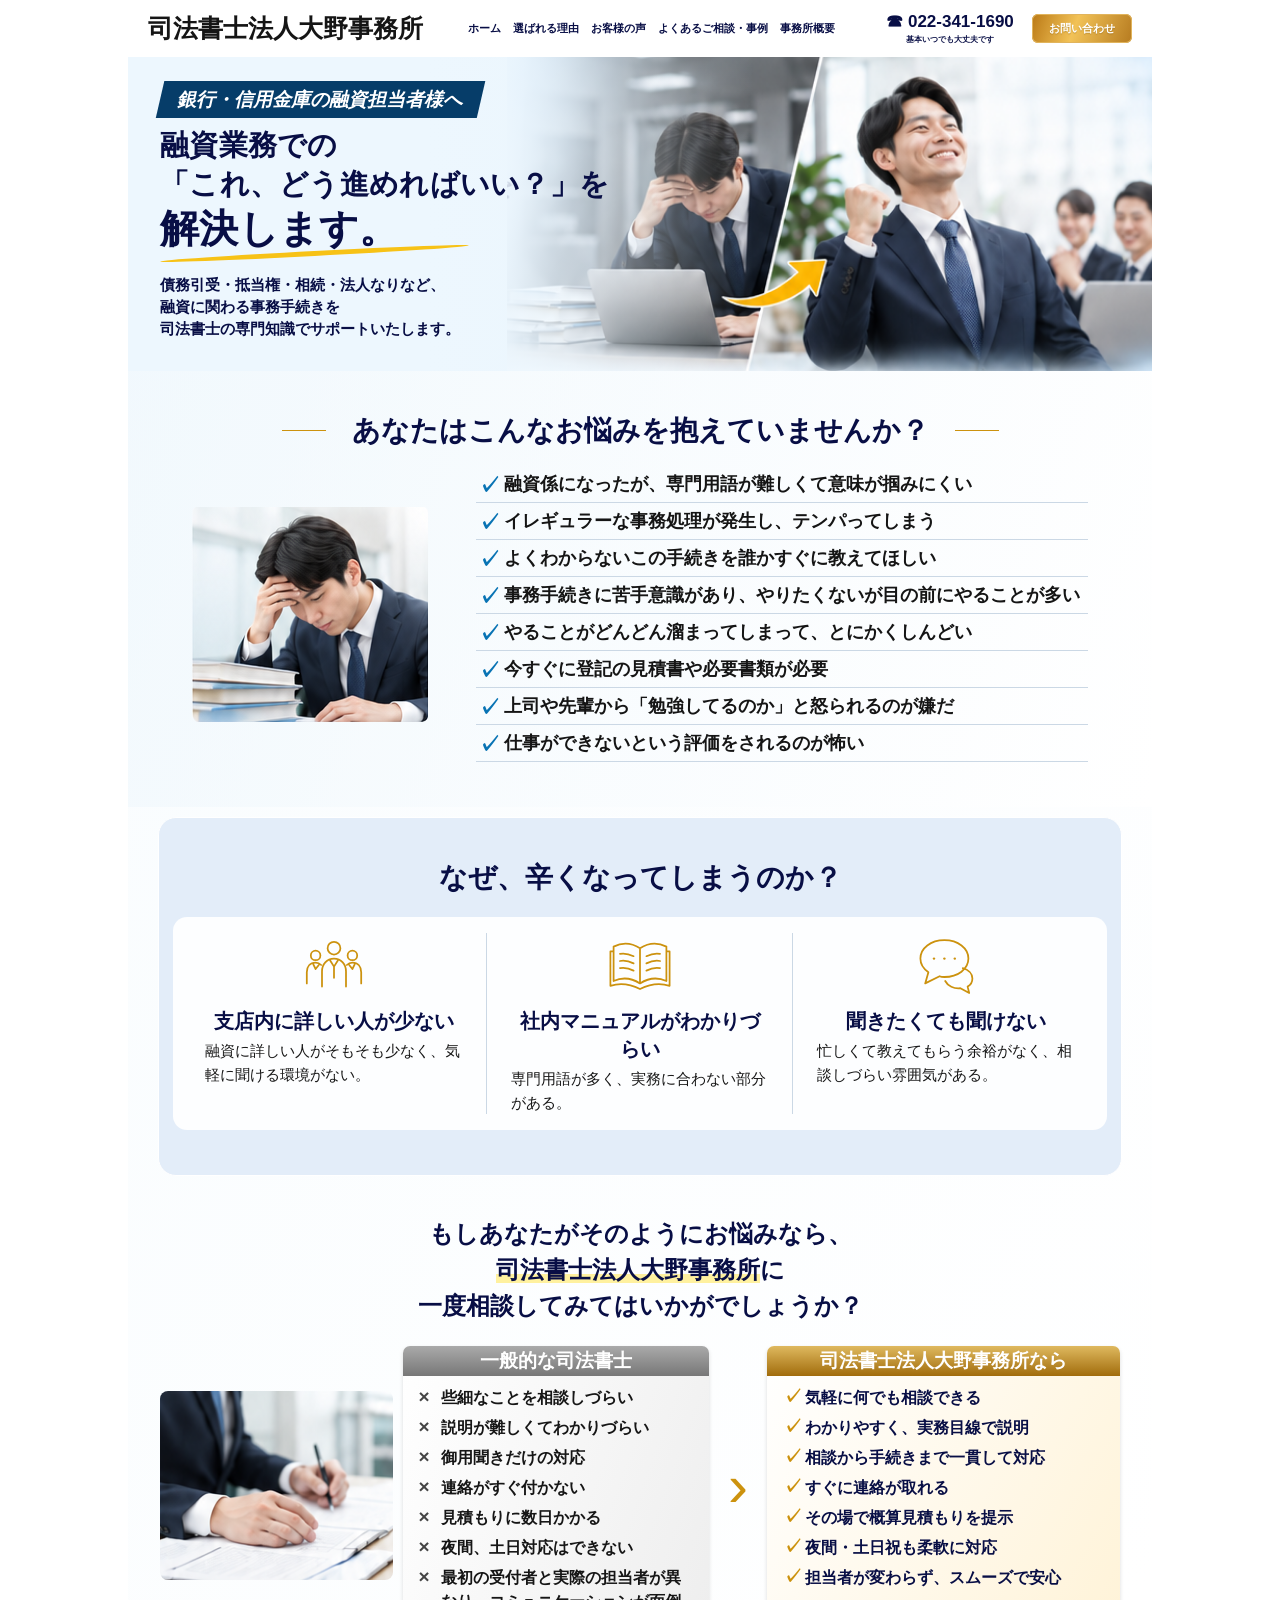
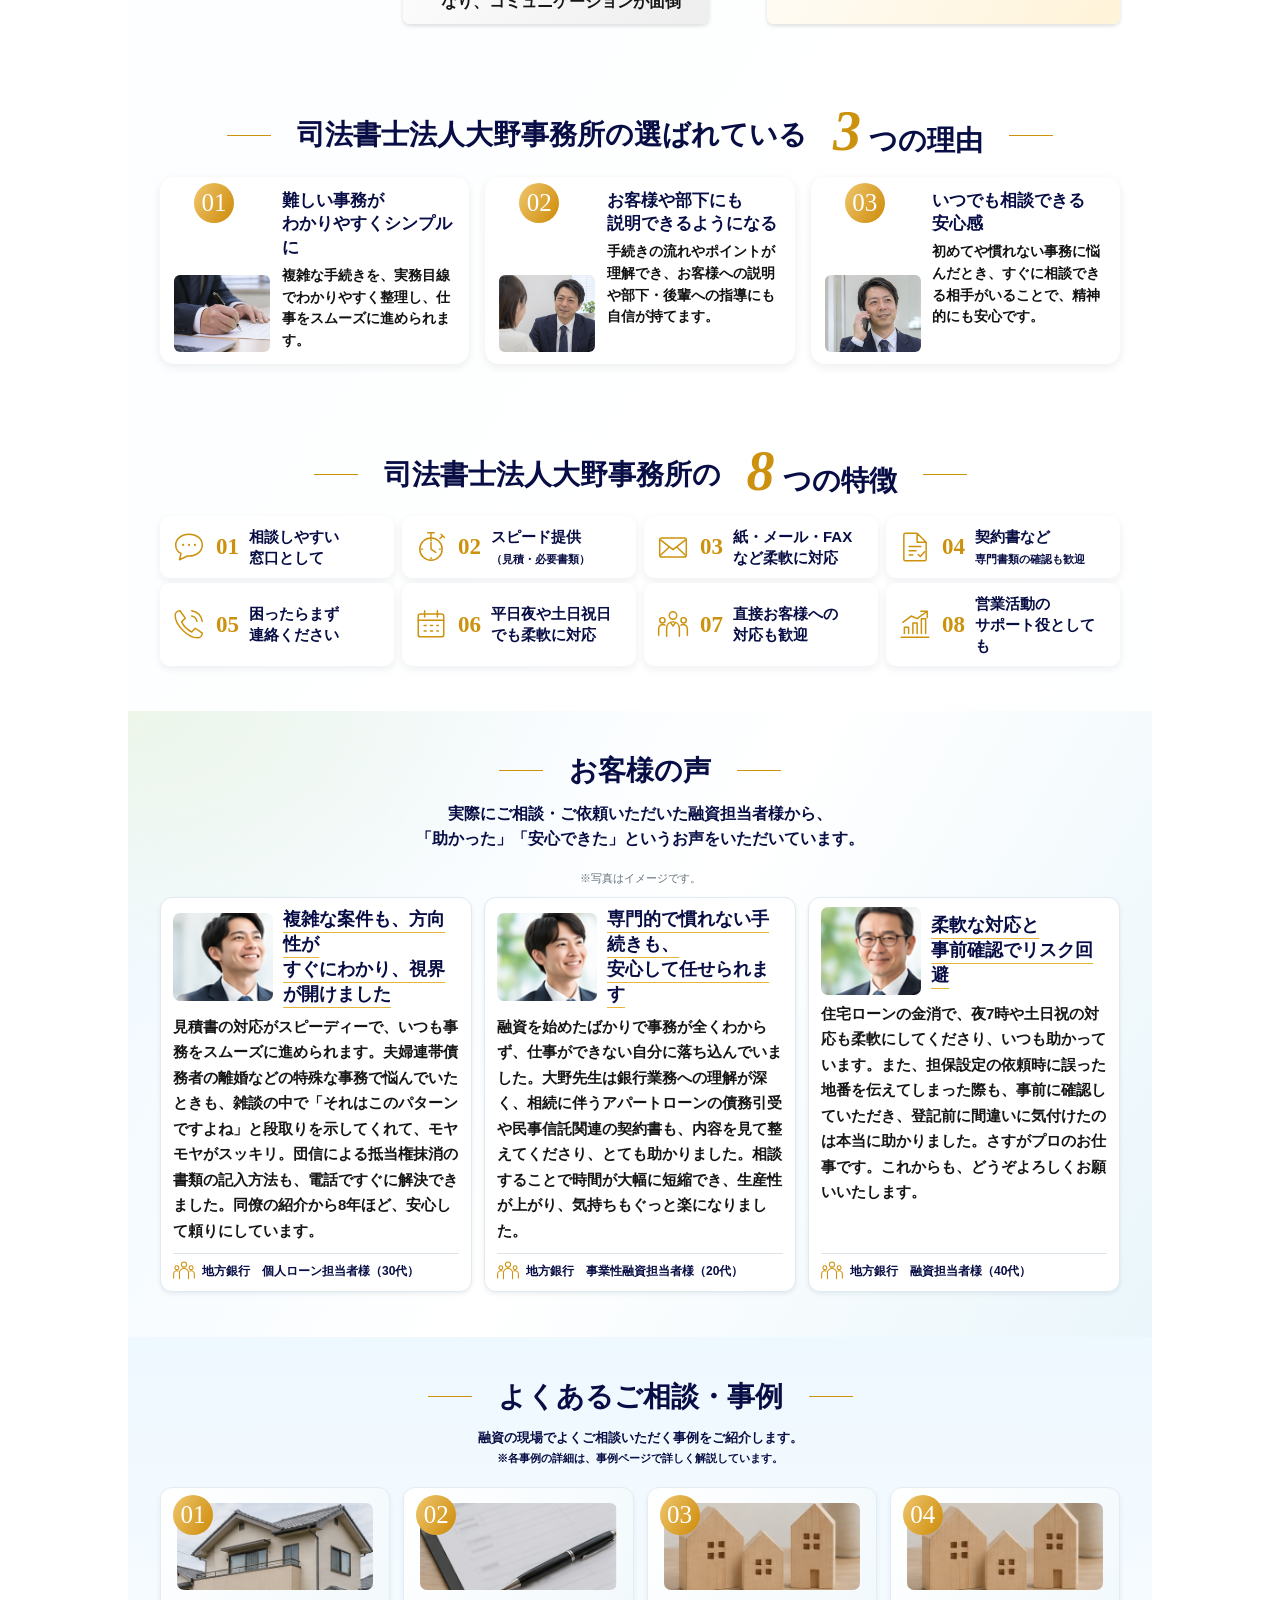
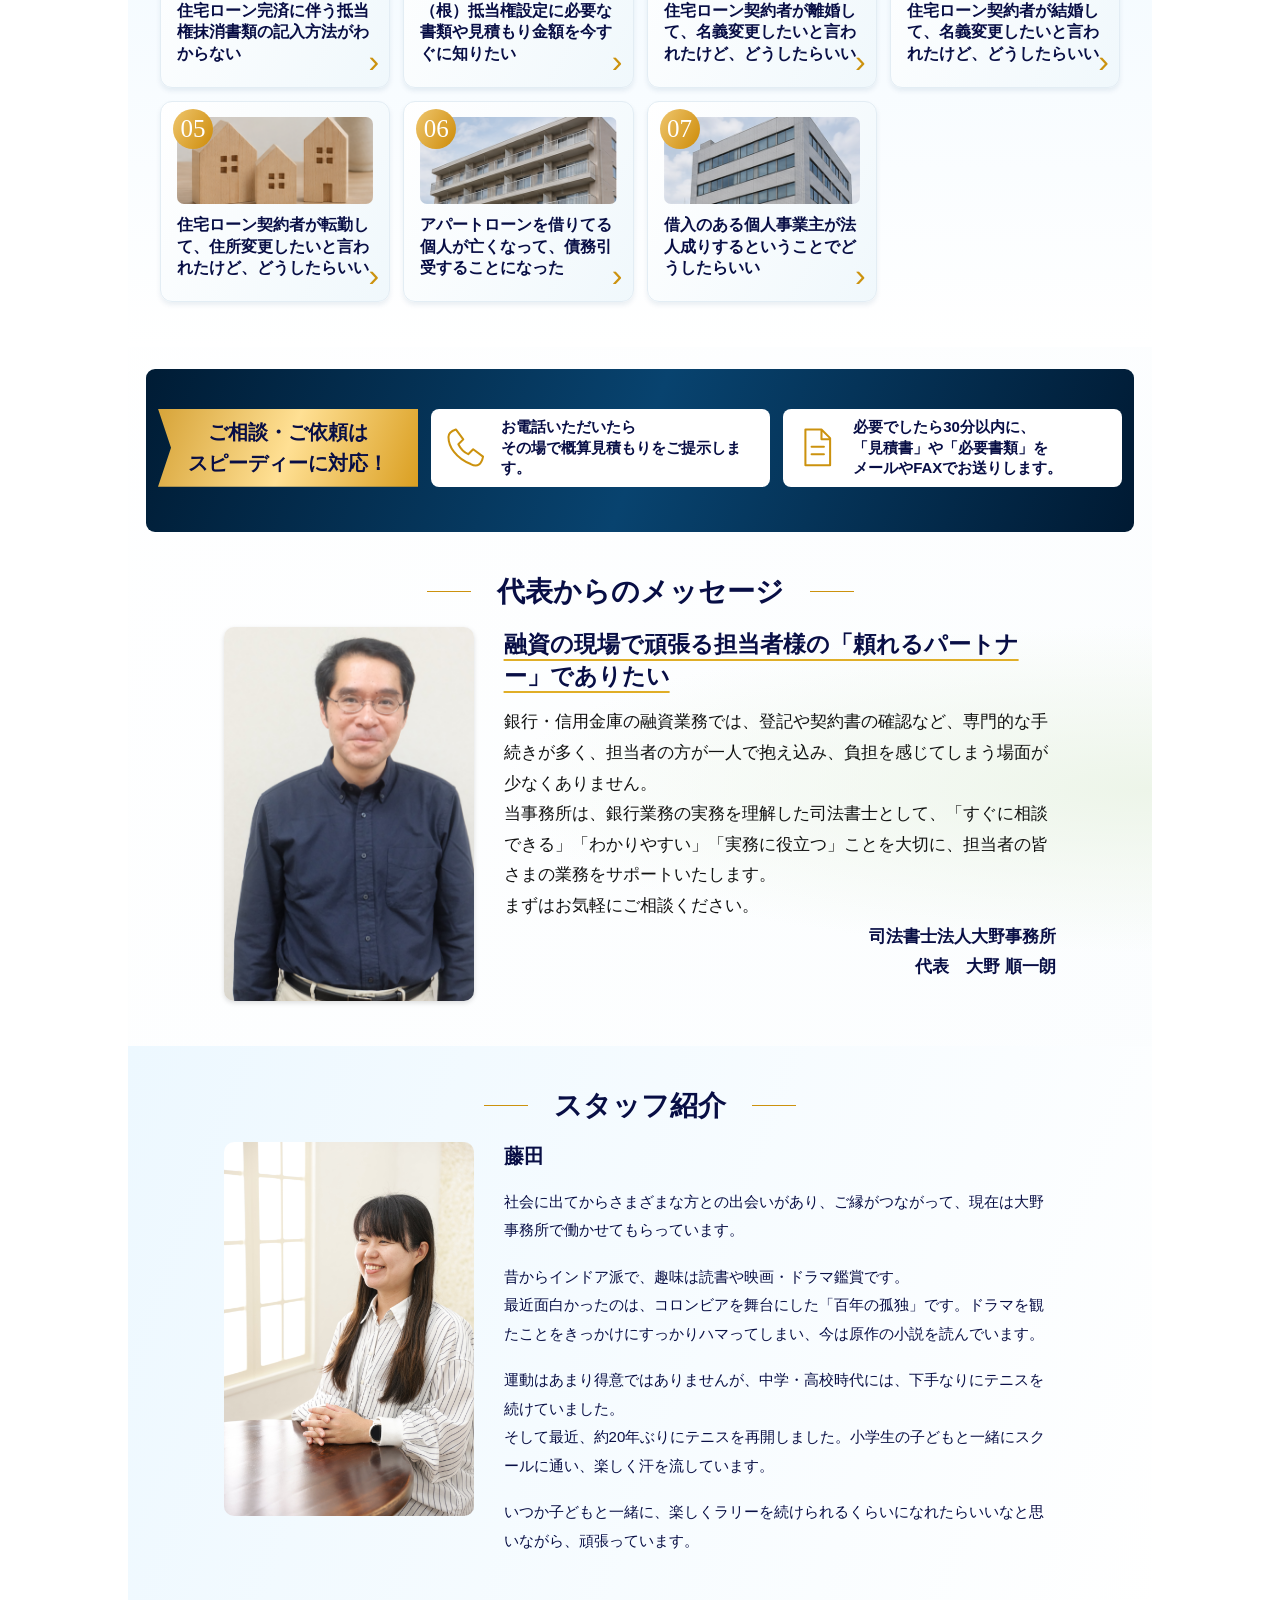
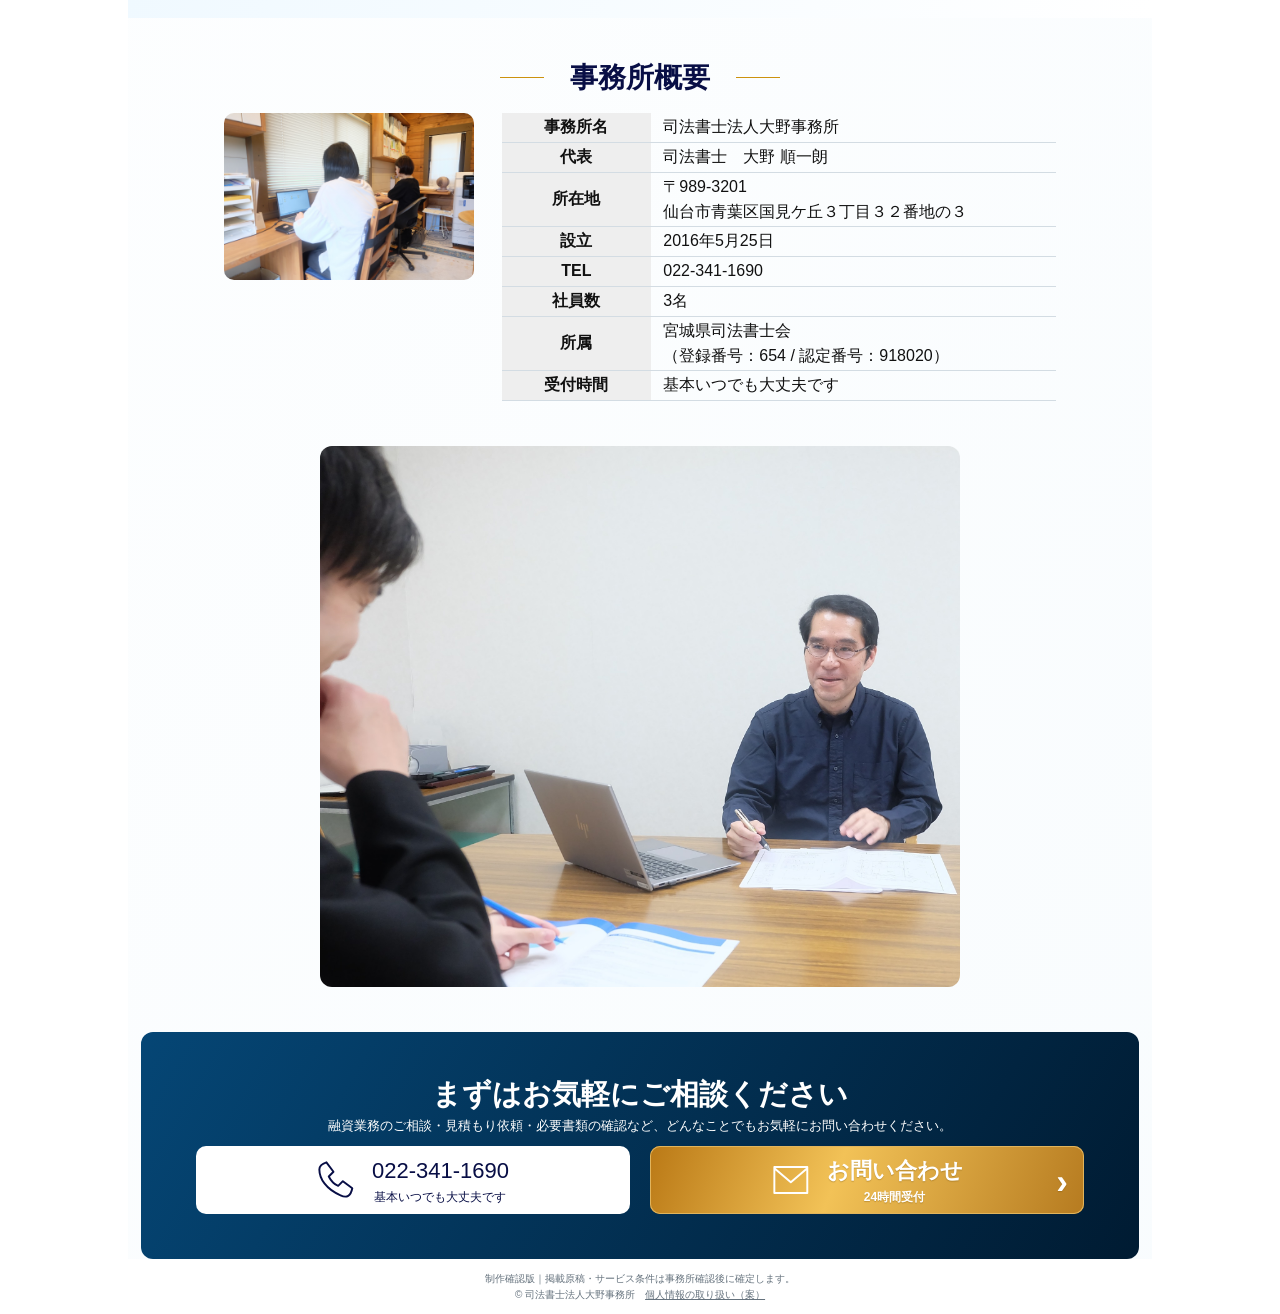
==== commit df57cec2: "Center client consultation photo before final contact section" ====
--- a/index.html
+++ b/index.html
@@ -1 +1 @@
-<!doctype html><html lang="ja"><head><meta charset="utf-8"><meta name="viewport" content="width=device-width,initial-scale=1"><meta name="robots" content="noindex,nofollow"><title>銀行・信用金庫の融資担当者様へ｜司法書士法人大野事務所</title><meta name="description" content="融資業務のこれ、どう進めればいい？を司法書士の専門知識でサポート。司法書士法人大野事務所の制作確認版。"><link rel="stylesheet" href="assets/lp.css?v=client-20261118"><script defer src="assets/main.js?v=20261114-hamburger"></script></head><body><a class="skip" href="#main">本文へ</a><header class="lp-header"><a class="brand" href="index.html"><span><strong>司法書士法人大野事務所</strong></span></a><p class="tagline">銀行・信用金庫の融資業務を<br>司法書士の専門知識でサポート</p><button class="menu hamburger" type="button" aria-label="メニューを開く" aria-expanded="false" aria-controls="navigation"><span aria-hidden="true"></span><span aria-hidden="true"></span><span aria-hidden="true"></span></button><nav class="nav" id="navigation"><a href="#main">ホーム</a><a href="#reasons">選ばれる理由</a><a href="#voices">お客様の声</a><a href="#support">よくあるご相談・事例</a><a href="#office">事務所概要</a></nav><div class="header-phone"><a href="tel:0223411690"><strong>☎ 022-341-1690</strong></a><small>基本いつでも大丈夫です</small></div><a class="gold-button header-contact" href="contact.html">お問い合わせ</a></header><main id="main"><section class="lp-hero"><div class="photo-crop hero-art" style="aspect-ratio:624/302"><svg class="crop-svg" style="display:block;position:absolute;inset:0;width:100%;height:100%;overflow:hidden" viewBox="0 0 624 302" preserveAspectRatio="xMidYMid slice" role="img" aria-label="融資業務の悩みから安心へ"><image href="assets/reference-home-top.png" x="-400" y="-60" width="1024" height="1536"/></svg></div><div class="hero-copy"><p class="ribbon">銀行・信用金庫の融資担当者様へ</p><h1>融資業務での<br><span class="hero-question">「これ、どう進めればいい？」を</span><br><em>解決します。</em></h1><p class="hero-description">債務引受・抵当権・相続・法人なりなど、<br>融資に関わる事務手続きを<br>司法書士の専門知識でサポートいたします。</p></div></section><section class="worries section"><h2 class="lp-title">あなたはこんなお悩みを抱えていませんか？</h2><div class="worry-row"><div class="photo-crop " style="aspect-ratio:236/215"><svg class="crop-svg" style="display:block;position:absolute;inset:0;width:100%;height:100%;overflow:hidden" viewBox="0 0 236 215" preserveAspectRatio="xMidYMid slice" role="img" aria-label="事務処理に悩む融資担当者"><image href="assets/reference-home-top.png" x="-65" y="-430" width="1024" height="1536"/></svg></div><ul class="checks"><li>融資係になったが、専門用語が難しくて意味が掴みにくい</li><li>イレギュラーな事務処理が発生し、テンパってしまう</li><li>よくわからないこの手続きを誰かすぐに教えてほしい</li><li>事務手続きに苦手意識があり、やりたくないが目の前にやることが多い</li><li>やることがどんどん溜まってしまって、とにかくしんどい</li><li>今すぐに登記の見積書や必要書類が必要</li><li>上司や先輩から「勉強してるのか」と怒られるのが嫌だ</li><li>仕事ができないという評価をされるのが怖い</li></ul></div></section><section class="causes section"><h2 class="lp-title">なぜ、辛くなってしまうのか？</h2><div class="cause-row"><article><svg class="line-icon" aria-hidden="true" viewBox="0 0 80 80" fill="none" stroke="currentColor" stroke-width="2.2" stroke-linecap="round" stroke-linejoin="round"><circle cx="40" cy="19" r="8"/><path d="M25 67V48c0-9 6-16 15-16s15 7 15 16v19M35 34l5 8 5-8M40 42v14"/><circle cx="17" cy="28" r="6"/><path d="M6 63V49c0-7 4-12 11-12 3 0 5 1 7 3M14 39l3 6 4-5"/><circle cx="63" cy="28" r="6"/><path d="M74 63V49c0-7-4-12-11-12-3 0-5 1-7 3M66 39l-3 6-4-5"/></svg><h3>支店内に詳しい人が少ない</h3><p>融資に詳しい人がそもそも少なく、気軽に聞ける環境がない。</p></article><article><svg class="line-icon" aria-hidden="true" viewBox="0 0 80 80" fill="none" stroke="currentColor" stroke-width="2.2" stroke-linecap="round" stroke-linejoin="round"><path d="M40 19C29 12 17 12 7 17v43c11-5 22-4 33 3 11-7 22-8 33-3V17c-10-5-22-5-33 2Zm0 0v44M7 23H3v43c13-4 25-2 37 4 12-6 24-8 37-4V23h-4M15 26c6-1 11 0 17 3M15 35c6-1 11 0 17 3M15 44c6-1 11 0 17 3M48 29c6-3 11-4 17-3M48 38c6-3 11-4 17-3M48 47c6-3 11-4 17-3"/></svg><h3>社内マニュアルがわかりづらい</h3><p>専門用語が多く、実務に合わない部分がある。</p></article><article><svg class="line-icon" aria-hidden="true" viewBox="0 0 80 80" fill="none" stroke="currentColor" stroke-width="2.2" stroke-linecap="round" stroke-linejoin="round"><path d="M61 44c7 2 12 7 12 13 0 4-2 8-6 10l2 8-11-6c-8 1-16-3-19-9"/><path d="M38 9C21 9 8 19 8 32c0 7 4 13 10 17l-4 14 18-9c2 1 4 1 6 1 17 0 30-10 30-23S55 9 38 9Z"/><circle cx="25" cy="32" r="1.5" fill="currentColor" stroke="none"/><circle cx="38" cy="32" r="1.5" fill="currentColor" stroke="none"/><circle cx="51" cy="32" r="1.5" fill="currentColor" stroke="none"/></svg><h3>聞きたくても聞けない</h3><p>忙しくて教えてもらう余裕がなく、相談しづらい雰囲気がある。</p></article></div></section><section class="comparison section"><h2 class="invitation"><span class="invitation-line">もしあなたがそのようにお悩みなら、</span><br><span class="invitation-line"><mark>司法書士法人大野事務所</mark>に</span><br><span class="invitation-line">一度相談してみてはいかがでしょうか？</span></h2><div class="comparison-row"><div class="photo-crop " style="aspect-ratio:237/193"><svg class="crop-svg" style="display:block;position:absolute;inset:0;width:100%;height:100%;overflow:hidden" viewBox="0 0 237 193" preserveAspectRatio="xMidYMid slice" role="img" aria-label="書類の確認作業"><image href="assets/reference-home-top.png" x="-27" y="-958" width="1024" height="1536"/></svg></div><article class="compare old"><h3>一般的な司法書士</h3><ul class="checks"><li>些細なことを相談しづらい</li><li>説明が難しくてわかりづらい</li><li>御用聞きだけの対応</li><li>連絡がすぐ付かない</li><li>見積もりに数日かかる</li><li>夜間、土日対応はできない</li><li>最初の受付者と実際の担当者が異なり、コミュニケーションが面倒</li></ul></article><span class="arrow" aria-hidden="true">›</span><article class="compare ours"><h3>司法書士法人大野事務所なら</h3><ul class="checks"><li>気軽に何でも相談できる</li><li>わかりやすく、実務目線で説明</li><li>相談から手続きまで一貫して対応</li><li>すぐに連絡が取れる</li><li>その場で概算見積もりを提示</li><li>夜間・土日祝も柔軟に対応</li><li>担当者が変わらず、スムーズで安心</li></ul></article></div></section><section class="section reasons" id="reasons"><h2 class="lp-title reasons-title"><span class="reasons-label">司法書士法人大野事務所の選ばれている</span><span class="reasons-count"><b>3</b>つの理由</span></h2><div class="reason-row"><article class="reason"><span class="medal">01</span><div class="photo-crop " style="aspect-ratio:96/77"><svg class="crop-svg" style="display:block;position:absolute;inset:0;width:100%;height:100%;overflow:hidden" viewBox="0 0 714 573" preserveAspectRatio="xMidYMid slice" role="img" aria-label="難しい事務がわかりやすくシンプルに"><image href="assets/reasons-approved-20261114.png" x="-7" y="-90" width="2172" height="724"/></svg></div><div><h3>難しい事務が<br>わかりやすくシンプルに</h3><p>複雑な手続きを、実務目線でわかりやすく整理し、仕事をスムーズに進められます。</p></div></article><article class="reason"><span class="medal">02</span><div class="photo-crop " style="aspect-ratio:96/77"><svg class="crop-svg" style="display:block;position:absolute;inset:0;width:100%;height:100%;overflow:hidden" viewBox="0 0 714 573" preserveAspectRatio="xMidYMid slice" role="img" aria-label="お客様や部下にも説明できるようになる"><image href="assets/reasons-approved-20261114.png" x="-730" y="-40" width="2172" height="724"/></svg></div><div><h3>お客様や部下にも<br>説明できるようになる</h3><p>手続きの流れやポイントが理解でき、お客様への説明や部下・後輩への指導にも自信が持てます。</p></div></article><article class="reason"><span class="medal">03</span><div class="photo-crop " style="aspect-ratio:96/77"><svg class="crop-svg" style="display:block;position:absolute;inset:0;width:100%;height:100%;overflow:hidden" viewBox="0 0 714 573" preserveAspectRatio="xMidYMid slice" role="img" aria-label="いつでも相談できる安心感"><image href="assets/reasons-approved-20261114.png" x="-1452" y="-15" width="2172" height="724"/></svg></div><div><h3>いつでも相談できる<br>安心感</h3><p>初めてや慣れない事務に悩んだとき、すぐに相談できる相手がいることで、精神的にも安心です。</p></div></article></div></section><section class="section features" id="support"><h2 class="lp-title features-title"><span>司法書士法人大野事務所の</span><span class="features-count"><b>8</b>つの特徴</span></h2><div class="feature-grid"><article><svg class="line-icon" aria-hidden="true" viewBox="0 0 64 64" fill="none" stroke="currentColor" stroke-width="2.8" stroke-linecap="round" stroke-linejoin="round"><path d="M32 8C18 8 7 17 7 28c0 7 4 13 10 16l-3 12 15-7h3c14 0 25-9 25-21S46 8 32 8Z"/><path d="M21 28h.1M32 28h.1M43 28h.1" stroke-width="4"/></svg><b>01</b><h3>相談しやすい<br>窓口として</h3></article><article><svg class="line-icon" aria-hidden="true" viewBox="0 0 64 64" fill="none" stroke="currentColor" stroke-width="2.8" stroke-linecap="round" stroke-linejoin="round"><circle cx="32" cy="36" r="21"/><path d="M26 5h12M32 5v10M49 16l5-5M51 8l6 6M32 23v13l9 6M32 18v2M14 36h2M48 36h2M32 52v2"/></svg><b>02</b><h3>スピード提供<br><small>（見積・必要書類）</small></h3></article><article><svg class="line-icon" aria-hidden="true" viewBox="0 0 64 64" fill="none" stroke="currentColor" stroke-width="2.8" stroke-linecap="round" stroke-linejoin="round"><rect x="7" y="15" width="50" height="36" rx="4"/><path d="m9 19 23 18 23-18M9 47l15-14M55 47 40 33"/></svg><b>03</b><h3>紙・メール・FAX<br>など柔軟に対応</h3></article><article><svg class="line-icon" aria-hidden="true" viewBox="0 0 64 64" fill="none" stroke="currentColor" stroke-width="2.8" stroke-linecap="round" stroke-linejoin="round"><path d="M36 6H14a3 3 0 0 0-3 3v46a3 3 0 0 0 3 3h36a3 3 0 0 0 3-3V23L36 6Zm0 0v17h17M21 31h22M21 39h13M21 47h7M38 46l4 4 8-9"/></svg><b>04</b><h3>契約書など<br><small>専門書類の確認も歓迎</small></h3></article><article><svg class="line-icon" aria-hidden="true" viewBox="0 0 64 64" fill="none" stroke="currentColor" stroke-width="2.8" stroke-linecap="round" stroke-linejoin="round"><path d="M15 7c-5 0-9 4-9 9 0 18 24 42 42 42 5 0 9-4 9-9l-13-9-7 7c-8-4-15-11-19-19l7-7L15 7Z"/><path d="M37 7c11 2 18 9 20 20M37 17c5 1 9 5 10 10"/></svg><b>05</b><h3>困ったらまず<br>連絡ください</h3></article><article><svg class="line-icon" aria-hidden="true" viewBox="0 0 64 64" fill="none" stroke="currentColor" stroke-width="2.8" stroke-linecap="round" stroke-linejoin="round"><rect x="8" y="13" width="48" height="43" rx="4"/><path d="M8 25h48M20 7v12M44 7v12M19 35h4M31 35h4M43 35h3M19 45h4M31 45h4M43 45h3"/></svg><b>06</b><h3>平日夜や土日祝日<br>でも柔軟に対応</h3></article><article><svg class="line-icon" aria-hidden="true" viewBox="0 0 64 64" fill="none" stroke="currentColor" stroke-width="2.8" stroke-linecap="round" stroke-linejoin="round"><circle cx="32" cy="16" r="7"/><path d="M20 55V41c0-8 5-13 12-13s12 5 12 13v14M28 30l4 6 4-6"/><circle cx="12" cy="25" r="5"/><circle cx="52" cy="25" r="5"/><path d="M5 53V41c0-6 6-10 12-7M59 53V41c0-6-6-10-12-7"/></svg><b>07</b><h3>直接お客様への<br>対応も歓迎</h3></article><article><svg class="line-icon" aria-hidden="true" viewBox="0 0 64 64" fill="none" stroke="currentColor" stroke-width="2.8" stroke-linecap="round" stroke-linejoin="round"><path d="M6 57h52M12 50V38h8v12M28 50V30h8v20M44 50V22h8v28M9 29l16-12 11 5L55 8M43 8h12v12"/></svg><b>08</b><h3>営業活動の<br>サポート役としても</h3></article></div></section><section class="section voices" id="voices"><h2 class="lp-title">お客様の声</h2><p class="intro">実際にご相談・ご依頼いただいた融資担当者様から、<br>「助かった」「安心できた」というお声をいただいています。</p><p class="draft-note">※写真はイメージです。</p><div class="voice-grid"><article class="voice"><div class="voice-head"><div class="photo-crop " style="aspect-ratio:109/94"><svg class="crop-svg" style="display:block;position:absolute;inset:0;width:100%;height:100%;overflow:hidden" viewBox="0 0 92 94" preserveAspectRatio="xMidYMid slice" role="img" aria-label="お客様の声の見本写真"><image href="assets/reference-home-bottom.png" x="-29" y="-111" width="1024" height="1536"/></svg></div><h3>複雑な案件も、方向性が<br>すぐにわかり、視界が開けました</h3></div><p>見積書の対応がスピーディーで、いつも事務をスムーズに進められます。夫婦連帯債務者の離婚などの特殊な事務で悩んでいたときも、雑談の中で「それはこのパターンですよね」と段取りを示してくれて、モヤモヤがスッキリ。団信による抵当権抹消の書類の記入方法も、電話ですぐに解決できました。同僚の紹介から8年ほど、安心して頼りにしています。</p><footer><svg class="line-icon" viewBox="0 0 34 34" fill="none" stroke="currentColor" stroke-width="1.65" stroke-linecap="round" stroke-linejoin="round" aria-hidden="true"><circle cx="17" cy="7" r="4"/><circle cx="6" cy="12" r="3"/><circle cx="28" cy="12" r="3"/><path d="M10 29V20a7 7 0 0 1 14 0v9M1 28v-7a5 5 0 0 1 7-4M33 28v-7a5 5 0 0 0-7-4"/></svg>地方銀行　個人ローン担当者様（30代）</footer></article><article class="voice"><div class="voice-head"><div class="photo-crop " style="aspect-ratio:109/94"><svg class="crop-svg" style="display:block;position:absolute;inset:0;width:100%;height:100%;overflow:hidden" viewBox="0 0 92 94" preserveAspectRatio="xMidYMid slice" role="img" aria-label="お客様の声の見本写真"><image href="assets/reference-home-bottom.png" x="-370" y="-111" width="1024" height="1536"/></svg></div><h3>専門的で慣れない手続きも、<br>安心して任せられます</h3></div><p>融資を始めたばかりで事務が全くわからず、仕事ができない自分に落ち込んでいました。大野先生は銀行業務への理解が深く、相続に伴うアパートローンの債務引受や民事信託関連の契約書も、内容を見て整えてくださり、とても助かりました。相談することで時間が大幅に短縮でき、生産性が上がり、気持ちもぐっと楽になりました。</p><footer><svg class="line-icon" viewBox="0 0 34 34" fill="none" stroke="currentColor" stroke-width="1.65" stroke-linecap="round" stroke-linejoin="round" aria-hidden="true"><circle cx="17" cy="7" r="4"/><circle cx="6" cy="12" r="3"/><circle cx="28" cy="12" r="3"/><path d="M10 29V20a7 7 0 0 1 14 0v9M1 28v-7a5 5 0 0 1 7-4M33 28v-7a5 5 0 0 0-7-4"/></svg>地方銀行　事業性融資担当者様（20代）</footer></article><article class="voice"><div class="voice-head"><div class="photo-crop " style="aspect-ratio:109/94"><svg class="crop-svg" style="display:block;position:absolute;inset:0;width:100%;height:100%;overflow:hidden" viewBox="0 0 92 94" preserveAspectRatio="xMidYMid slice" role="img" aria-label="お客様の声の見本写真"><image href="assets/reference-home-bottom.png" x="-703" y="-111" width="1024" height="1536"/></svg></div><h3>柔軟な対応と<br>事前確認でリスク回避</h3></div><p>住宅ローンの金消で、夜7時や土日祝の対応も柔軟にしてくださり、いつも助かっています。また、担保設定の依頼時に誤った地番を伝えてしまった際も、事前に確認していただき、登記前に間違いに気付けたのは本当に助かりました。さすがプロのお仕事です。これからも、どうぞよろしくお願いいたします。</p><footer><svg class="line-icon" viewBox="0 0 34 34" fill="none" stroke="currentColor" stroke-width="1.65" stroke-linecap="round" stroke-linejoin="round" aria-hidden="true"><circle cx="17" cy="7" r="4"/><circle cx="6" cy="12" r="3"/><circle cx="28" cy="12" r="3"/><path d="M10 29V20a7 7 0 0 1 14 0v9M1 28v-7a5 5 0 0 1 7-4M33 28v-7a5 5 0 0 0-7-4"/></svg>地方銀行　融資担当者様（40代）</footer></article></div></section><section class="section cases" id="cases"><h2 class="lp-title">よくあるご相談・事例</h2><p class="intro">融資の現場でよくご相談いただく事例をご紹介します。<small><br>※各事例の詳細は、事例ページで詳しく解説しています。</small></p><div class="case-grid"><a class="case" href="cancel.html"><span class="medal">01</span><div class="photo-crop " style="aspect-ratio:146/65"><svg class="crop-svg" style="display:block;position:absolute;inset:0;width:100%;height:100%;overflow:hidden" viewBox="0 0 424 189" preserveAspectRatio="xMidYMid slice" role="img" aria-label="住宅のイメージ"><image href="assets/cases-approved-20261114.png" x="-6" y="-190" width="2172" height="724"/></svg></div><h3>住宅ローン完済に伴う抵当権抹消書類の記入方法がわからない</h3><span class="case-arrow">›</span></a><a class="case" href="mortgage.html"><span class="medal">02</span><div class="photo-crop " style="aspect-ratio:146/65"><svg class="crop-svg" style="display:block;position:absolute;inset:0;width:100%;height:100%;overflow:hidden" viewBox="0 0 424 189" preserveAspectRatio="xMidYMid slice" role="img" aria-label="書類とペンのイメージ"><image href="assets/cases-approved-20261114.png" x="-440" y="-330" width="2172" height="724"/></svg></div><h3>（根）抵当権設定に必要な書類や見積もり金額を今すぐに知りたい</h3><span class="case-arrow">›</span></a><a class="case" href="divorce.html"><span class="medal">03</span><div class="photo-crop " style="aspect-ratio:146/65"><svg class="crop-svg" style="display:block;position:absolute;inset:0;width:100%;height:100%;overflow:hidden" viewBox="0 0 424 189" preserveAspectRatio="xMidYMid slice" role="img" aria-label="木製の家模型のイメージ"><image href="assets/cases-approved-20261114.png" x="-874" y="-300" width="2172" height="724"/></svg></div><h3>住宅ローン契約者が離婚して、名義変更したいと言われたけど、どうしたらいい</h3><span class="case-arrow">›</span></a><a class="case" href="change.html"><span class="medal">04</span><div class="photo-crop " style="aspect-ratio:146/65"><svg class="crop-svg" style="display:block;position:absolute;inset:0;width:100%;height:100%;overflow:hidden" viewBox="0 0 424 189" preserveAspectRatio="xMidYMid slice" role="img" aria-label="木製の家模型のイメージ"><image href="assets/cases-approved-20261114.png" x="-874" y="-300" width="2172" height="724"/></svg></div><h3>住宅ローン契約者が結婚して、名義変更したいと言われたけど、どうしたらいい</h3><span class="case-arrow">›</span></a><a class="case" href="change.html"><span class="medal">05</span><div class="photo-crop " style="aspect-ratio:146/65"><svg class="crop-svg" style="display:block;position:absolute;inset:0;width:100%;height:100%;overflow:hidden" viewBox="0 0 424 189" preserveAspectRatio="xMidYMid slice" role="img" aria-label="木製の家模型のイメージ"><image href="assets/cases-approved-20261114.png" x="-874" y="-300" width="2172" height="724"/></svg></div><h3>住宅ローン契約者が転勤して、住所変更したいと言われたけど、どうしたらいい</h3><span class="case-arrow">›</span></a><a class="case" href="inheritance.html"><span class="medal">06</span><div class="photo-crop " style="aspect-ratio:146/65"><svg class="crop-svg" style="display:block;position:absolute;inset:0;width:100%;height:100%;overflow:hidden" viewBox="0 0 424 189" preserveAspectRatio="xMidYMid slice" role="img" aria-label="集合住宅のイメージ"><image href="assets/cases-approved-20261114.png" x="-1308" y="-190" width="2172" height="724"/></svg></div><h3>アパートローンを借りてる個人が亡くなって、債務引受することになった</h3><span class="case-arrow">›</span></a><a class="case" href="corporation.html"><span class="medal">07</span><div class="photo-crop " style="aspect-ratio:146/65"><svg class="crop-svg" style="display:block;position:absolute;inset:0;width:100%;height:100%;overflow:hidden" viewBox="0 0 424 189" preserveAspectRatio="xMidYMid slice" role="img" aria-label="オフィスビルのイメージ"><image href="assets/cases-approved-20261114.png" x="-1742" y="-180" width="2172" height="724"/></svg></div><h3>借入のある個人事業主が法人成りするということでどうしたらいい</h3><span class="case-arrow">›</span></a></div></section><section class="speed section"><strong>ご相談・ご依頼は<br>スピーディーに対応！</strong><div><svg class="line-icon" viewBox="0 0 34 34" fill="none" stroke="currentColor" stroke-width="1.65" stroke-linecap="round" stroke-linejoin="round" aria-hidden="true"><path d="m8 2 6 8-4 4q3 6 8 8l4-4 8 6q-2 10-10 6C8 25 2 16 2 8q0-4 6-6Z"/></svg><b>お電話いただいたら<br>その場で概算見積もりをご提示します。</b></div><div><svg class="line-icon" viewBox="0 0 34 34" fill="none" stroke="currentColor" stroke-width="1.65" stroke-linecap="round" stroke-linejoin="round" aria-hidden="true"><path d="M6 2h13l7 7v22H6ZM19 2v8h7M11 16h10m-10 6h10"/></svg><b>必要でしたら30分以内に、<br>「見積書」や「必要書類」を<br>メールやFAXでお送りします。</b></div></section><section class="section representative"><h2 class="lp-title">代表からのメッセージ</h2><div class="profile-row"><img src="assets/representative.jpg" alt="代表司法書士 大野順一朗" loading="lazy"><div><h3>融資の現場で頑張る担当者様の「頼れるパートナー」でありたい</h3><p>銀行・信用金庫の融資業務では、登記や契約書の確認など、専門的な手続きが多く、担当者の方が一人で抱え込み、負担を感じてしまう場面が少なくありません。<br>当事務所は、銀行業務の実務を理解した司法書士として、「すぐに相談できる」「わかりやすい」「実務に役立つ」ことを大切に、担当者の皆さまの業務をサポートいたします。<br>まずはお気軽にご相談ください。</p><p class="signature">司法書士法人大野事務所<br>代表　大野 順一朗</p></div></div></section><section class="section staff"><h2 class="lp-title">スタッフ紹介</h2><div class="staff-row"><img src="assets/staff.jpg" alt="スタッフ 藤田" loading="lazy"><div><h3 class="staff-name">藤田</h3><p>社会に出てからさまざまな方との出会いがあり、ご縁がつながって、現在は大野事務所で働かせてもらっています。</p><p>昔からインドア派で、趣味は読書や映画・ドラマ鑑賞です。<br>最近面白かったのは、コロンビアを舞台にした「百年の孤独」です。ドラマを観たことをきっかけにすっかりハマってしまい、今は原作の小説を読んでいます。</p><p>運動はあまり得意ではありませんが、中学・高校時代には、下手なりにテニスを続けていました。<br>そして最近、約20年ぶりにテニスを再開しました。小学生の子どもと一緒にスクールに通い、楽しく汗を流しています。</p><p>いつか子どもと一緒に、楽しくラリーを続けられるくらいになれたらいいなと思いながら、頑張っています。</p></div></div></section><section class="section office" id="office"><h2 class="lp-title">事務所概要</h2><div class="office-row"><img class="office-photo" src="assets/office.jpg" alt="事務所内で仕事をするスタッフの様子" loading="lazy"><table><tbody><tr><th>事務所名</th><td>司法書士法人大野事務所</td></tr><tr><th>代表</th><td>司法書士　大野 順一朗</td></tr><tr><th>所在地</th><td>〒989-3201<br>仙台市青葉区国見ケ丘３丁目３２番地の３</td></tr><tr><th>設立</th><td>2016年5月25日</td></tr><tr><th>TEL</th><td><a href="tel:0223411690">022-341-1690</a></td></tr><tr><th>社員数</th><td>3名</td></tr><tr><th>所属</th><td>宮城県司法書士会<br>（登録番号：654 / 認定番号：918020）</td></tr><tr><th>受付時間</th><td>基本いつでも大丈夫です</td></tr></tbody></table></div></section><section class="final-cta section"><h2>まずはお気軽にご相談ください</h2><p>融資業務のご相談・見積もり依頼・必要書類の確認など、どんなことでもお気軽にお問い合わせください。</p><div><div class="phone-box"><svg class="line-icon" viewBox="0 0 34 34" fill="none" stroke="currentColor" stroke-width="1.65" stroke-linecap="round" stroke-linejoin="round" aria-hidden="true"><path d="m8 2 6 8-4 4q3 6 8 8l4-4 8 6q-2 10-10 6C8 25 2 16 2 8q0-4 6-6Z"/></svg><span><a href="tel:0223411690">022-341-1690</a><small>基本いつでも大丈夫です</small></span></div><a class="gold-button" href="contact.html"><svg class="line-icon" viewBox="0 0 34 34" fill="none" stroke="currentColor" stroke-width="1.65" stroke-linecap="round" stroke-linejoin="round" aria-hidden="true"><path d="M2 6h28v22H2ZM2 7l14 12L30 7"/></svg><span>お問い合わせ<small>24時間受付</small></span><b>›</b></a></div></section></main><footer class="lp-footer">制作確認版｜掲載原稿・サービス条件は事務所確認後に確定します。<br>© 司法書士法人大野事務所　<a href="contact.html#privacy">個人情報の取り扱い（案）</a></footer></body></html>+<!doctype html><html lang="ja"><head><meta charset="utf-8"><meta name="viewport" content="width=device-width,initial-scale=1"><meta name="robots" content="noindex,nofollow"><title>銀行・信用金庫の融資担当者様へ｜司法書士法人大野事務所</title><meta name="description" content="融資業務のこれ、どう進めればいい？を司法書士の専門知識でサポート。司法書士法人大野事務所の制作確認版。"><link rel="stylesheet" href="assets/lp.css?v=consultation-20261118"><script defer src="assets/main.js?v=20261114-hamburger"></script></head><body><a class="skip" href="#main">本文へ</a><header class="lp-header"><a class="brand" href="index.html"><span><strong>司法書士法人大野事務所</strong></span></a><p class="tagline">銀行・信用金庫の融資業務を<br>司法書士の専門知識でサポート</p><button class="menu hamburger" type="button" aria-label="メニューを開く" aria-expanded="false" aria-controls="navigation"><span aria-hidden="true"></span><span aria-hidden="true"></span><span aria-hidden="true"></span></button><nav class="nav" id="navigation"><a href="#main">ホーム</a><a href="#reasons">選ばれる理由</a><a href="#voices">お客様の声</a><a href="#support">よくあるご相談・事例</a><a href="#office">事務所概要</a></nav><div class="header-phone"><a href="tel:0223411690"><strong>☎ 022-341-1690</strong></a><small>基本いつでも大丈夫です</small></div><a class="gold-button header-contact" href="contact.html">お問い合わせ</a></header><main id="main"><section class="lp-hero"><div class="photo-crop hero-art" style="aspect-ratio:624/302"><svg class="crop-svg" style="display:block;position:absolute;inset:0;width:100%;height:100%;overflow:hidden" viewBox="0 0 624 302" preserveAspectRatio="xMidYMid slice" role="img" aria-label="融資業務の悩みから安心へ"><image href="assets/reference-home-top.png" x="-400" y="-60" width="1024" height="1536"/></svg></div><div class="hero-copy"><p class="ribbon">銀行・信用金庫の融資担当者様へ</p><h1>融資業務での<br><span class="hero-question">「これ、どう進めればいい？」を</span><br><em>解決します。</em></h1><p class="hero-description">債務引受・抵当権・相続・法人なりなど、<br>融資に関わる事務手続きを<br>司法書士の専門知識でサポートいたします。</p></div></section><section class="worries section"><h2 class="lp-title">あなたはこんなお悩みを抱えていませんか？</h2><div class="worry-row"><div class="photo-crop " style="aspect-ratio:236/215"><svg class="crop-svg" style="display:block;position:absolute;inset:0;width:100%;height:100%;overflow:hidden" viewBox="0 0 236 215" preserveAspectRatio="xMidYMid slice" role="img" aria-label="事務処理に悩む融資担当者"><image href="assets/reference-home-top.png" x="-65" y="-430" width="1024" height="1536"/></svg></div><ul class="checks"><li>融資係になったが、専門用語が難しくて意味が掴みにくい</li><li>イレギュラーな事務処理が発生し、テンパってしまう</li><li>よくわからないこの手続きを誰かすぐに教えてほしい</li><li>事務手続きに苦手意識があり、やりたくないが目の前にやることが多い</li><li>やることがどんどん溜まってしまって、とにかくしんどい</li><li>今すぐに登記の見積書や必要書類が必要</li><li>上司や先輩から「勉強してるのか」と怒られるのが嫌だ</li><li>仕事ができないという評価をされるのが怖い</li></ul></div></section><section class="causes section"><h2 class="lp-title">なぜ、辛くなってしまうのか？</h2><div class="cause-row"><article><svg class="line-icon" aria-hidden="true" viewBox="0 0 80 80" fill="none" stroke="currentColor" stroke-width="2.2" stroke-linecap="round" stroke-linejoin="round"><circle cx="40" cy="19" r="8"/><path d="M25 67V48c0-9 6-16 15-16s15 7 15 16v19M35 34l5 8 5-8M40 42v14"/><circle cx="17" cy="28" r="6"/><path d="M6 63V49c0-7 4-12 11-12 3 0 5 1 7 3M14 39l3 6 4-5"/><circle cx="63" cy="28" r="6"/><path d="M74 63V49c0-7-4-12-11-12-3 0-5 1-7 3M66 39l-3 6-4-5"/></svg><h3>支店内に詳しい人が少ない</h3><p>融資に詳しい人がそもそも少なく、気軽に聞ける環境がない。</p></article><article><svg class="line-icon" aria-hidden="true" viewBox="0 0 80 80" fill="none" stroke="currentColor" stroke-width="2.2" stroke-linecap="round" stroke-linejoin="round"><path d="M40 19C29 12 17 12 7 17v43c11-5 22-4 33 3 11-7 22-8 33-3V17c-10-5-22-5-33 2Zm0 0v44M7 23H3v43c13-4 25-2 37 4 12-6 24-8 37-4V23h-4M15 26c6-1 11 0 17 3M15 35c6-1 11 0 17 3M15 44c6-1 11 0 17 3M48 29c6-3 11-4 17-3M48 38c6-3 11-4 17-3M48 47c6-3 11-4 17-3"/></svg><h3>社内マニュアルがわかりづらい</h3><p>専門用語が多く、実務に合わない部分がある。</p></article><article><svg class="line-icon" aria-hidden="true" viewBox="0 0 80 80" fill="none" stroke="currentColor" stroke-width="2.2" stroke-linecap="round" stroke-linejoin="round"><path d="M61 44c7 2 12 7 12 13 0 4-2 8-6 10l2 8-11-6c-8 1-16-3-19-9"/><path d="M38 9C21 9 8 19 8 32c0 7 4 13 10 17l-4 14 18-9c2 1 4 1 6 1 17 0 30-10 30-23S55 9 38 9Z"/><circle cx="25" cy="32" r="1.5" fill="currentColor" stroke="none"/><circle cx="38" cy="32" r="1.5" fill="currentColor" stroke="none"/><circle cx="51" cy="32" r="1.5" fill="currentColor" stroke="none"/></svg><h3>聞きたくても聞けない</h3><p>忙しくて教えてもらう余裕がなく、相談しづらい雰囲気がある。</p></article></div></section><section class="comparison section"><h2 class="invitation"><span class="invitation-line">もしあなたがそのようにお悩みなら、</span><br><span class="invitation-line"><mark>司法書士法人大野事務所</mark>に</span><br><span class="invitation-line">一度相談してみてはいかがでしょうか？</span></h2><div class="comparison-row"><div class="photo-crop " style="aspect-ratio:237/193"><svg class="crop-svg" style="display:block;position:absolute;inset:0;width:100%;height:100%;overflow:hidden" viewBox="0 0 237 193" preserveAspectRatio="xMidYMid slice" role="img" aria-label="書類の確認作業"><image href="assets/reference-home-top.png" x="-27" y="-958" width="1024" height="1536"/></svg></div><article class="compare old"><h3>一般的な司法書士</h3><ul class="checks"><li>些細なことを相談しづらい</li><li>説明が難しくてわかりづらい</li><li>御用聞きだけの対応</li><li>連絡がすぐ付かない</li><li>見積もりに数日かかる</li><li>夜間、土日対応はできない</li><li>最初の受付者と実際の担当者が異なり、コミュニケーションが面倒</li></ul></article><span class="arrow" aria-hidden="true">›</span><article class="compare ours"><h3>司法書士法人大野事務所なら</h3><ul class="checks"><li>気軽に何でも相談できる</li><li>わかりやすく、実務目線で説明</li><li>相談から手続きまで一貫して対応</li><li>すぐに連絡が取れる</li><li>その場で概算見積もりを提示</li><li>夜間・土日祝も柔軟に対応</li><li>担当者が変わらず、スムーズで安心</li></ul></article></div></section><section class="section reasons" id="reasons"><h2 class="lp-title reasons-title"><span class="reasons-label">司法書士法人大野事務所の選ばれている</span><span class="reasons-count"><b>3</b>つの理由</span></h2><div class="reason-row"><article class="reason"><span class="medal">01</span><div class="photo-crop " style="aspect-ratio:96/77"><svg class="crop-svg" style="display:block;position:absolute;inset:0;width:100%;height:100%;overflow:hidden" viewBox="0 0 714 573" preserveAspectRatio="xMidYMid slice" role="img" aria-label="難しい事務がわかりやすくシンプルに"><image href="assets/reasons-approved-20261114.png" x="-7" y="-90" width="2172" height="724"/></svg></div><div><h3>難しい事務が<br>わかりやすくシンプルに</h3><p>複雑な手続きを、実務目線でわかりやすく整理し、仕事をスムーズに進められます。</p></div></article><article class="reason"><span class="medal">02</span><div class="photo-crop " style="aspect-ratio:96/77"><svg class="crop-svg" style="display:block;position:absolute;inset:0;width:100%;height:100%;overflow:hidden" viewBox="0 0 714 573" preserveAspectRatio="xMidYMid slice" role="img" aria-label="お客様や部下にも説明できるようになる"><image href="assets/reasons-approved-20261114.png" x="-730" y="-40" width="2172" height="724"/></svg></div><div><h3>お客様や部下にも<br>説明できるようになる</h3><p>手続きの流れやポイントが理解でき、お客様への説明や部下・後輩への指導にも自信が持てます。</p></div></article><article class="reason"><span class="medal">03</span><div class="photo-crop " style="aspect-ratio:96/77"><svg class="crop-svg" style="display:block;position:absolute;inset:0;width:100%;height:100%;overflow:hidden" viewBox="0 0 714 573" preserveAspectRatio="xMidYMid slice" role="img" aria-label="いつでも相談できる安心感"><image href="assets/reasons-approved-20261114.png" x="-1452" y="-15" width="2172" height="724"/></svg></div><div><h3>いつでも相談できる<br>安心感</h3><p>初めてや慣れない事務に悩んだとき、すぐに相談できる相手がいることで、精神的にも安心です。</p></div></article></div></section><section class="section features" id="support"><h2 class="lp-title features-title"><span>司法書士法人大野事務所の</span><span class="features-count"><b>8</b>つの特徴</span></h2><div class="feature-grid"><article><svg class="line-icon" aria-hidden="true" viewBox="0 0 64 64" fill="none" stroke="currentColor" stroke-width="2.8" stroke-linecap="round" stroke-linejoin="round"><path d="M32 8C18 8 7 17 7 28c0 7 4 13 10 16l-3 12 15-7h3c14 0 25-9 25-21S46 8 32 8Z"/><path d="M21 28h.1M32 28h.1M43 28h.1" stroke-width="4"/></svg><b>01</b><h3>相談しやすい<br>窓口として</h3></article><article><svg class="line-icon" aria-hidden="true" viewBox="0 0 64 64" fill="none" stroke="currentColor" stroke-width="2.8" stroke-linecap="round" stroke-linejoin="round"><circle cx="32" cy="36" r="21"/><path d="M26 5h12M32 5v10M49 16l5-5M51 8l6 6M32 23v13l9 6M32 18v2M14 36h2M48 36h2M32 52v2"/></svg><b>02</b><h3>スピード提供<br><small>（見積・必要書類）</small></h3></article><article><svg class="line-icon" aria-hidden="true" viewBox="0 0 64 64" fill="none" stroke="currentColor" stroke-width="2.8" stroke-linecap="round" stroke-linejoin="round"><rect x="7" y="15" width="50" height="36" rx="4"/><path d="m9 19 23 18 23-18M9 47l15-14M55 47 40 33"/></svg><b>03</b><h3>紙・メール・FAX<br>など柔軟に対応</h3></article><article><svg class="line-icon" aria-hidden="true" viewBox="0 0 64 64" fill="none" stroke="currentColor" stroke-width="2.8" stroke-linecap="round" stroke-linejoin="round"><path d="M36 6H14a3 3 0 0 0-3 3v46a3 3 0 0 0 3 3h36a3 3 0 0 0 3-3V23L36 6Zm0 0v17h17M21 31h22M21 39h13M21 47h7M38 46l4 4 8-9"/></svg><b>04</b><h3>契約書など<br><small>専門書類の確認も歓迎</small></h3></article><article><svg class="line-icon" aria-hidden="true" viewBox="0 0 64 64" fill="none" stroke="currentColor" stroke-width="2.8" stroke-linecap="round" stroke-linejoin="round"><path d="M15 7c-5 0-9 4-9 9 0 18 24 42 42 42 5 0 9-4 9-9l-13-9-7 7c-8-4-15-11-19-19l7-7L15 7Z"/><path d="M37 7c11 2 18 9 20 20M37 17c5 1 9 5 10 10"/></svg><b>05</b><h3>困ったらまず<br>連絡ください</h3></article><article><svg class="line-icon" aria-hidden="true" viewBox="0 0 64 64" fill="none" stroke="currentColor" stroke-width="2.8" stroke-linecap="round" stroke-linejoin="round"><rect x="8" y="13" width="48" height="43" rx="4"/><path d="M8 25h48M20 7v12M44 7v12M19 35h4M31 35h4M43 35h3M19 45h4M31 45h4M43 45h3"/></svg><b>06</b><h3>平日夜や土日祝日<br>でも柔軟に対応</h3></article><article><svg class="line-icon" aria-hidden="true" viewBox="0 0 64 64" fill="none" stroke="currentColor" stroke-width="2.8" stroke-linecap="round" stroke-linejoin="round"><circle cx="32" cy="16" r="7"/><path d="M20 55V41c0-8 5-13 12-13s12 5 12 13v14M28 30l4 6 4-6"/><circle cx="12" cy="25" r="5"/><circle cx="52" cy="25" r="5"/><path d="M5 53V41c0-6 6-10 12-7M59 53V41c0-6-6-10-12-7"/></svg><b>07</b><h3>直接お客様への<br>対応も歓迎</h3></article><article><svg class="line-icon" aria-hidden="true" viewBox="0 0 64 64" fill="none" stroke="currentColor" stroke-width="2.8" stroke-linecap="round" stroke-linejoin="round"><path d="M6 57h52M12 50V38h8v12M28 50V30h8v20M44 50V22h8v28M9 29l16-12 11 5L55 8M43 8h12v12"/></svg><b>08</b><h3>営業活動の<br>サポート役としても</h3></article></div></section><section class="section voices" id="voices"><h2 class="lp-title">お客様の声</h2><p class="intro">実際にご相談・ご依頼いただいた融資担当者様から、<br>「助かった」「安心できた」というお声をいただいています。</p><p class="draft-note">※写真はイメージです。</p><div class="voice-grid"><article class="voice"><div class="voice-head"><div class="photo-crop " style="aspect-ratio:109/94"><svg class="crop-svg" style="display:block;position:absolute;inset:0;width:100%;height:100%;overflow:hidden" viewBox="0 0 92 94" preserveAspectRatio="xMidYMid slice" role="img" aria-label="お客様の声の見本写真"><image href="assets/reference-home-bottom.png" x="-29" y="-111" width="1024" height="1536"/></svg></div><h3>複雑な案件も、方向性が<br>すぐにわかり、視界が開けました</h3></div><p>見積書の対応がスピーディーで、いつも事務をスムーズに進められます。夫婦連帯債務者の離婚などの特殊な事務で悩んでいたときも、雑談の中で「それはこのパターンですよね」と段取りを示してくれて、モヤモヤがスッキリ。団信による抵当権抹消の書類の記入方法も、電話ですぐに解決できました。同僚の紹介から8年ほど、安心して頼りにしています。</p><footer><svg class="line-icon" viewBox="0 0 34 34" fill="none" stroke="currentColor" stroke-width="1.65" stroke-linecap="round" stroke-linejoin="round" aria-hidden="true"><circle cx="17" cy="7" r="4"/><circle cx="6" cy="12" r="3"/><circle cx="28" cy="12" r="3"/><path d="M10 29V20a7 7 0 0 1 14 0v9M1 28v-7a5 5 0 0 1 7-4M33 28v-7a5 5 0 0 0-7-4"/></svg>地方銀行　個人ローン担当者様（30代）</footer></article><article class="voice"><div class="voice-head"><div class="photo-crop " style="aspect-ratio:109/94"><svg class="crop-svg" style="display:block;position:absolute;inset:0;width:100%;height:100%;overflow:hidden" viewBox="0 0 92 94" preserveAspectRatio="xMidYMid slice" role="img" aria-label="お客様の声の見本写真"><image href="assets/reference-home-bottom.png" x="-370" y="-111" width="1024" height="1536"/></svg></div><h3>専門的で慣れない手続きも、<br>安心して任せられます</h3></div><p>融資を始めたばかりで事務が全くわからず、仕事ができない自分に落ち込んでいました。大野先生は銀行業務への理解が深く、相続に伴うアパートローンの債務引受や民事信託関連の契約書も、内容を見て整えてくださり、とても助かりました。相談することで時間が大幅に短縮でき、生産性が上がり、気持ちもぐっと楽になりました。</p><footer><svg class="line-icon" viewBox="0 0 34 34" fill="none" stroke="currentColor" stroke-width="1.65" stroke-linecap="round" stroke-linejoin="round" aria-hidden="true"><circle cx="17" cy="7" r="4"/><circle cx="6" cy="12" r="3"/><circle cx="28" cy="12" r="3"/><path d="M10 29V20a7 7 0 0 1 14 0v9M1 28v-7a5 5 0 0 1 7-4M33 28v-7a5 5 0 0 0-7-4"/></svg>地方銀行　事業性融資担当者様（20代）</footer></article><article class="voice"><div class="voice-head"><div class="photo-crop " style="aspect-ratio:109/94"><svg class="crop-svg" style="display:block;position:absolute;inset:0;width:100%;height:100%;overflow:hidden" viewBox="0 0 92 94" preserveAspectRatio="xMidYMid slice" role="img" aria-label="お客様の声の見本写真"><image href="assets/reference-home-bottom.png" x="-703" y="-111" width="1024" height="1536"/></svg></div><h3>柔軟な対応と<br>事前確認でリスク回避</h3></div><p>住宅ローンの金消で、夜7時や土日祝の対応も柔軟にしてくださり、いつも助かっています。また、担保設定の依頼時に誤った地番を伝えてしまった際も、事前に確認していただき、登記前に間違いに気付けたのは本当に助かりました。さすがプロのお仕事です。これからも、どうぞよろしくお願いいたします。</p><footer><svg class="line-icon" viewBox="0 0 34 34" fill="none" stroke="currentColor" stroke-width="1.65" stroke-linecap="round" stroke-linejoin="round" aria-hidden="true"><circle cx="17" cy="7" r="4"/><circle cx="6" cy="12" r="3"/><circle cx="28" cy="12" r="3"/><path d="M10 29V20a7 7 0 0 1 14 0v9M1 28v-7a5 5 0 0 1 7-4M33 28v-7a5 5 0 0 0-7-4"/></svg>地方銀行　融資担当者様（40代）</footer></article></div></section><section class="section cases" id="cases"><h2 class="lp-title">よくあるご相談・事例</h2><p class="intro">融資の現場でよくご相談いただく事例をご紹介します。<small><br>※各事例の詳細は、事例ページで詳しく解説しています。</small></p><div class="case-grid"><a class="case" href="cancel.html"><span class="medal">01</span><div class="photo-crop " style="aspect-ratio:146/65"><svg class="crop-svg" style="display:block;position:absolute;inset:0;width:100%;height:100%;overflow:hidden" viewBox="0 0 424 189" preserveAspectRatio="xMidYMid slice" role="img" aria-label="住宅のイメージ"><image href="assets/cases-approved-20261114.png" x="-6" y="-190" width="2172" height="724"/></svg></div><h3>住宅ローン完済に伴う抵当権抹消書類の記入方法がわからない</h3><span class="case-arrow">›</span></a><a class="case" href="mortgage.html"><span class="medal">02</span><div class="photo-crop " style="aspect-ratio:146/65"><svg class="crop-svg" style="display:block;position:absolute;inset:0;width:100%;height:100%;overflow:hidden" viewBox="0 0 424 189" preserveAspectRatio="xMidYMid slice" role="img" aria-label="書類とペンのイメージ"><image href="assets/cases-approved-20261114.png" x="-440" y="-330" width="2172" height="724"/></svg></div><h3>（根）抵当権設定に必要な書類や見積もり金額を今すぐに知りたい</h3><span class="case-arrow">›</span></a><a class="case" href="divorce.html"><span class="medal">03</span><div class="photo-crop " style="aspect-ratio:146/65"><svg class="crop-svg" style="display:block;position:absolute;inset:0;width:100%;height:100%;overflow:hidden" viewBox="0 0 424 189" preserveAspectRatio="xMidYMid slice" role="img" aria-label="木製の家模型のイメージ"><image href="assets/cases-approved-20261114.png" x="-874" y="-300" width="2172" height="724"/></svg></div><h3>住宅ローン契約者が離婚して、名義変更したいと言われたけど、どうしたらいい</h3><span class="case-arrow">›</span></a><a class="case" href="change.html"><span class="medal">04</span><div class="photo-crop " style="aspect-ratio:146/65"><svg class="crop-svg" style="display:block;position:absolute;inset:0;width:100%;height:100%;overflow:hidden" viewBox="0 0 424 189" preserveAspectRatio="xMidYMid slice" role="img" aria-label="木製の家模型のイメージ"><image href="assets/cases-approved-20261114.png" x="-874" y="-300" width="2172" height="724"/></svg></div><h3>住宅ローン契約者が結婚して、名義変更したいと言われたけど、どうしたらいい</h3><span class="case-arrow">›</span></a><a class="case" href="change.html"><span class="medal">05</span><div class="photo-crop " style="aspect-ratio:146/65"><svg class="crop-svg" style="display:block;position:absolute;inset:0;width:100%;height:100%;overflow:hidden" viewBox="0 0 424 189" preserveAspectRatio="xMidYMid slice" role="img" aria-label="木製の家模型のイメージ"><image href="assets/cases-approved-20261114.png" x="-874" y="-300" width="2172" height="724"/></svg></div><h3>住宅ローン契約者が転勤して、住所変更したいと言われたけど、どうしたらいい</h3><span class="case-arrow">›</span></a><a class="case" href="inheritance.html"><span class="medal">06</span><div class="photo-crop " style="aspect-ratio:146/65"><svg class="crop-svg" style="display:block;position:absolute;inset:0;width:100%;height:100%;overflow:hidden" viewBox="0 0 424 189" preserveAspectRatio="xMidYMid slice" role="img" aria-label="集合住宅のイメージ"><image href="assets/cases-approved-20261114.png" x="-1308" y="-190" width="2172" height="724"/></svg></div><h3>アパートローンを借りてる個人が亡くなって、債務引受することになった</h3><span class="case-arrow">›</span></a><a class="case" href="corporation.html"><span class="medal">07</span><div class="photo-crop " style="aspect-ratio:146/65"><svg class="crop-svg" style="display:block;position:absolute;inset:0;width:100%;height:100%;overflow:hidden" viewBox="0 0 424 189" preserveAspectRatio="xMidYMid slice" role="img" aria-label="オフィスビルのイメージ"><image href="assets/cases-approved-20261114.png" x="-1742" y="-180" width="2172" height="724"/></svg></div><h3>借入のある個人事業主が法人成りするということでどうしたらいい</h3><span class="case-arrow">›</span></a></div></section><section class="speed section"><strong>ご相談・ご依頼は<br>スピーディーに対応！</strong><div><svg class="line-icon" viewBox="0 0 34 34" fill="none" stroke="currentColor" stroke-width="1.65" stroke-linecap="round" stroke-linejoin="round" aria-hidden="true"><path d="m8 2 6 8-4 4q3 6 8 8l4-4 8 6q-2 10-10 6C8 25 2 16 2 8q0-4 6-6Z"/></svg><b>お電話いただいたら<br>その場で概算見積もりをご提示します。</b></div><div><svg class="line-icon" viewBox="0 0 34 34" fill="none" stroke="currentColor" stroke-width="1.65" stroke-linecap="round" stroke-linejoin="round" aria-hidden="true"><path d="M6 2h13l7 7v22H6ZM19 2v8h7M11 16h10m-10 6h10"/></svg><b>必要でしたら30分以内に、<br>「見積書」や「必要書類」を<br>メールやFAXでお送りします。</b></div></section><section class="section representative"><h2 class="lp-title">代表からのメッセージ</h2><div class="profile-row"><img src="assets/representative.jpg" alt="代表司法書士 大野順一朗" loading="lazy"><div><h3>融資の現場で頑張る担当者様の「頼れるパートナー」でありたい</h3><p>銀行・信用金庫の融資業務では、登記や契約書の確認など、専門的な手続きが多く、担当者の方が一人で抱え込み、負担を感じてしまう場面が少なくありません。<br>当事務所は、銀行業務の実務を理解した司法書士として、「すぐに相談できる」「わかりやすい」「実務に役立つ」ことを大切に、担当者の皆さまの業務をサポートいたします。<br>まずはお気軽にご相談ください。</p><p class="signature">司法書士法人大野事務所<br>代表　大野 順一朗</p></div></div></section><section class="section staff"><h2 class="lp-title">スタッフ紹介</h2><div class="staff-row"><img src="assets/staff.jpg" alt="スタッフ 藤田" loading="lazy"><div><h3 class="staff-name">藤田</h3><p>社会に出てからさまざまな方との出会いがあり、ご縁がつながって、現在は大野事務所で働かせてもらっています。</p><p>昔からインドア派で、趣味は読書や映画・ドラマ鑑賞です。<br>最近面白かったのは、コロンビアを舞台にした「百年の孤独」です。ドラマを観たことをきっかけにすっかりハマってしまい、今は原作の小説を読んでいます。</p><p>運動はあまり得意ではありませんが、中学・高校時代には、下手なりにテニスを続けていました。<br>そして最近、約20年ぶりにテニスを再開しました。小学生の子どもと一緒にスクールに通い、楽しく汗を流しています。</p><p>いつか子どもと一緒に、楽しくラリーを続けられるくらいになれたらいいなと思いながら、頑張っています。</p></div></div></section><section class="section office" id="office"><h2 class="lp-title">事務所概要</h2><div class="office-row"><img class="office-photo" src="assets/office.jpg" alt="事務所内で仕事をするスタッフの様子" loading="lazy"><table><tbody><tr><th>事務所名</th><td>司法書士法人大野事務所</td></tr><tr><th>代表</th><td>司法書士　大野 順一朗</td></tr><tr><th>所在地</th><td>〒989-3201<br>仙台市青葉区国見ケ丘３丁目３２番地の３</td></tr><tr><th>設立</th><td>2016年5月25日</td></tr><tr><th>TEL</th><td><a href="tel:0223411690">022-341-1690</a></td></tr><tr><th>社員数</th><td>3名</td></tr><tr><th>所属</th><td>宮城県司法書士会<br>（登録番号：654 / 認定番号：918020）</td></tr><tr><th>受付時間</th><td>基本いつでも大丈夫です</td></tr></tbody></table></div></section><figure class="office-consultation"><img src="assets/office-consultation.jpg" alt="事務所での相談風景" width="2048" height="1729" loading="lazy"></figure><section class="final-cta section"><h2>まずはお気軽にご相談ください</h2><p>融資業務のご相談・見積もり依頼・必要書類の確認など、どんなことでもお気軽にお問い合わせください。</p><div><div class="phone-box"><svg class="line-icon" viewBox="0 0 34 34" fill="none" stroke="currentColor" stroke-width="1.65" stroke-linecap="round" stroke-linejoin="round" aria-hidden="true"><path d="m8 2 6 8-4 4q3 6 8 8l4-4 8 6q-2 10-10 6C8 25 2 16 2 8q0-4 6-6Z"/></svg><span><a href="tel:0223411690">022-341-1690</a><small>基本いつでも大丈夫です</small></span></div><a class="gold-button" href="contact.html"><svg class="line-icon" viewBox="0 0 34 34" fill="none" stroke="currentColor" stroke-width="1.65" stroke-linecap="round" stroke-linejoin="round" aria-hidden="true"><path d="M2 6h28v22H2ZM2 7l14 12L30 7"/></svg><span>お問い合わせ<small>24時間受付</small></span><b>›</b></a></div></section></main><footer class="lp-footer">制作確認版｜掲載原稿・サービス条件は事務所確認後に確定します。<br>© 司法書士法人大野事務所　<a href="contact.html#privacy">個人情報の取り扱い（案）</a></footer></body></html>
--- a/assets/lp.css
+++ b/assets/lp.css
@@ -114,3 +114,9 @@
  .case-grid{grid-template-columns:repeat(2,minmax(0,1fr))}
  .worry-row .checks li:before{top:5px}
 }
+
+@media(max-width:640px){.intro{font-size:14px!important}}
+
+/* Consultation photograph between the office details and contact section. */
+.office-consultation{width:calc(100% - 32px);max-width:640px;margin:0 auto 45px}
+.office-consultation img{display:block;width:100%;height:auto;border-radius:12px}
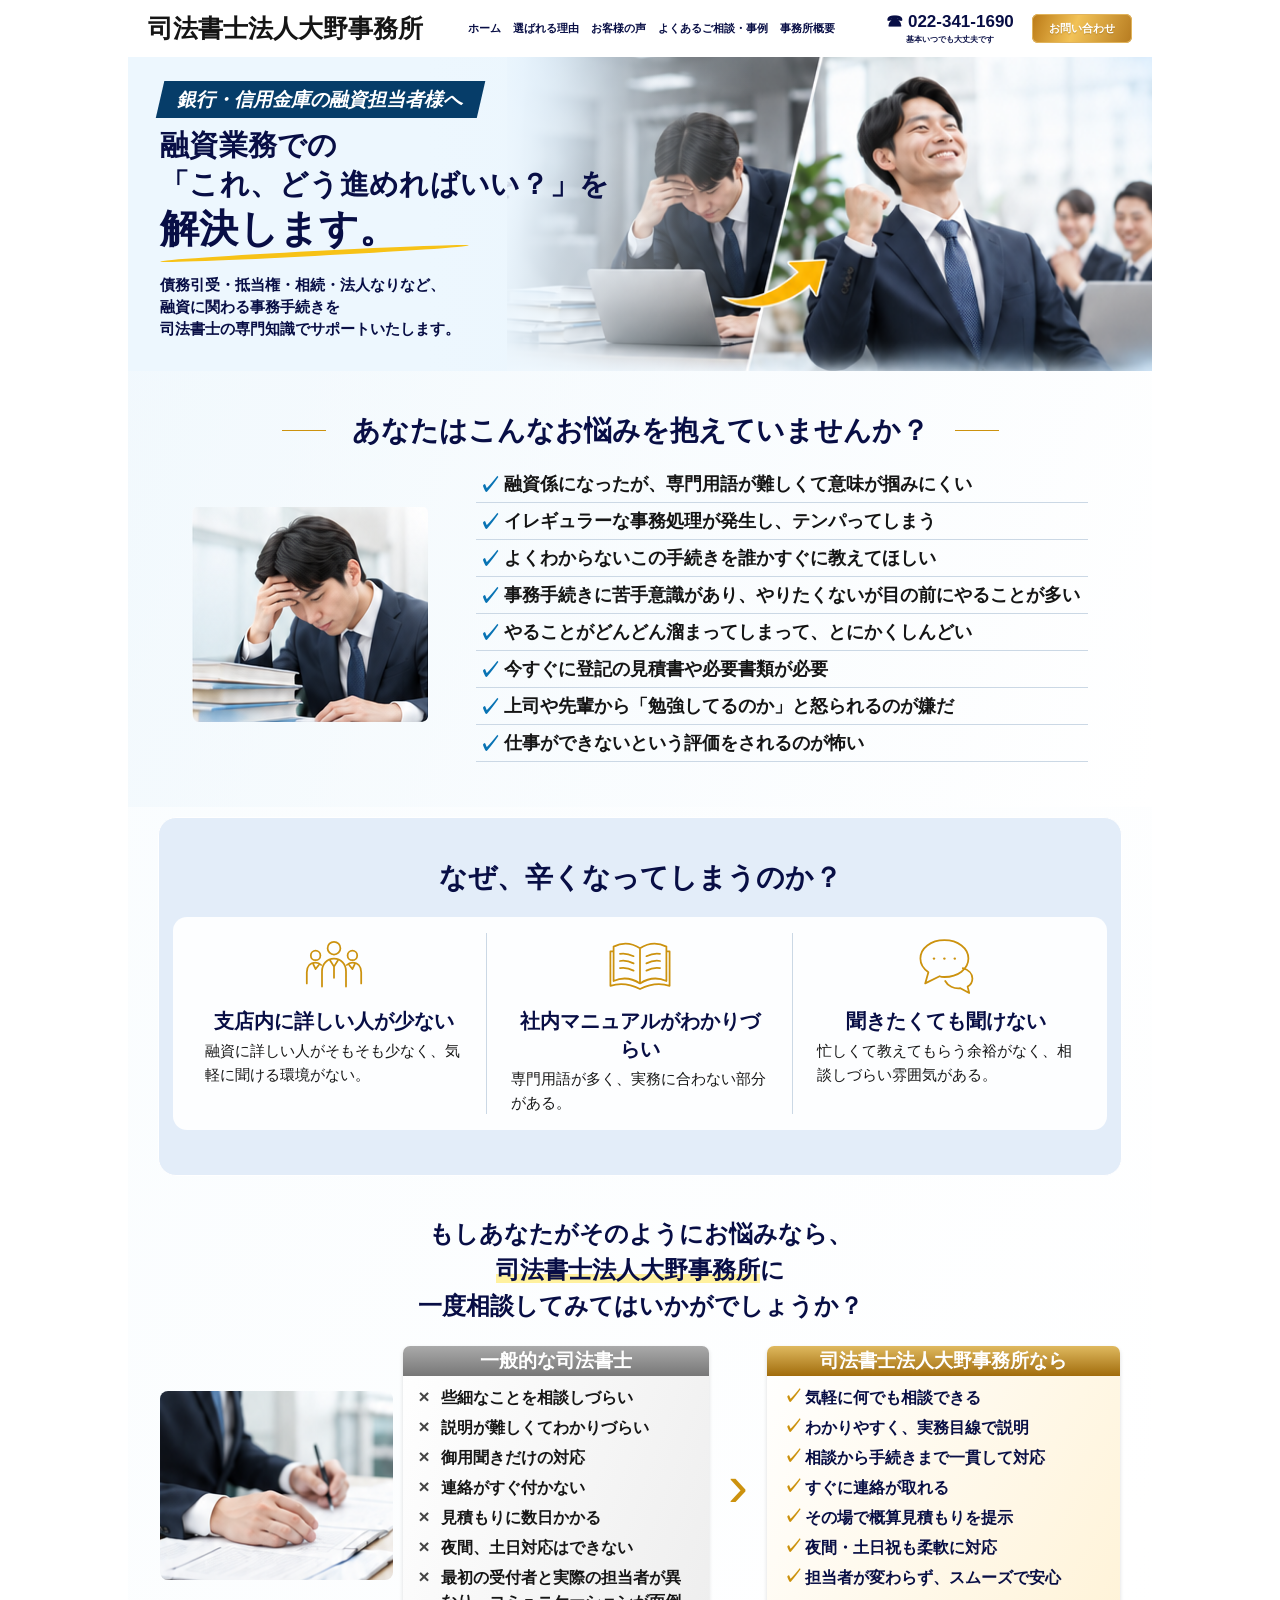
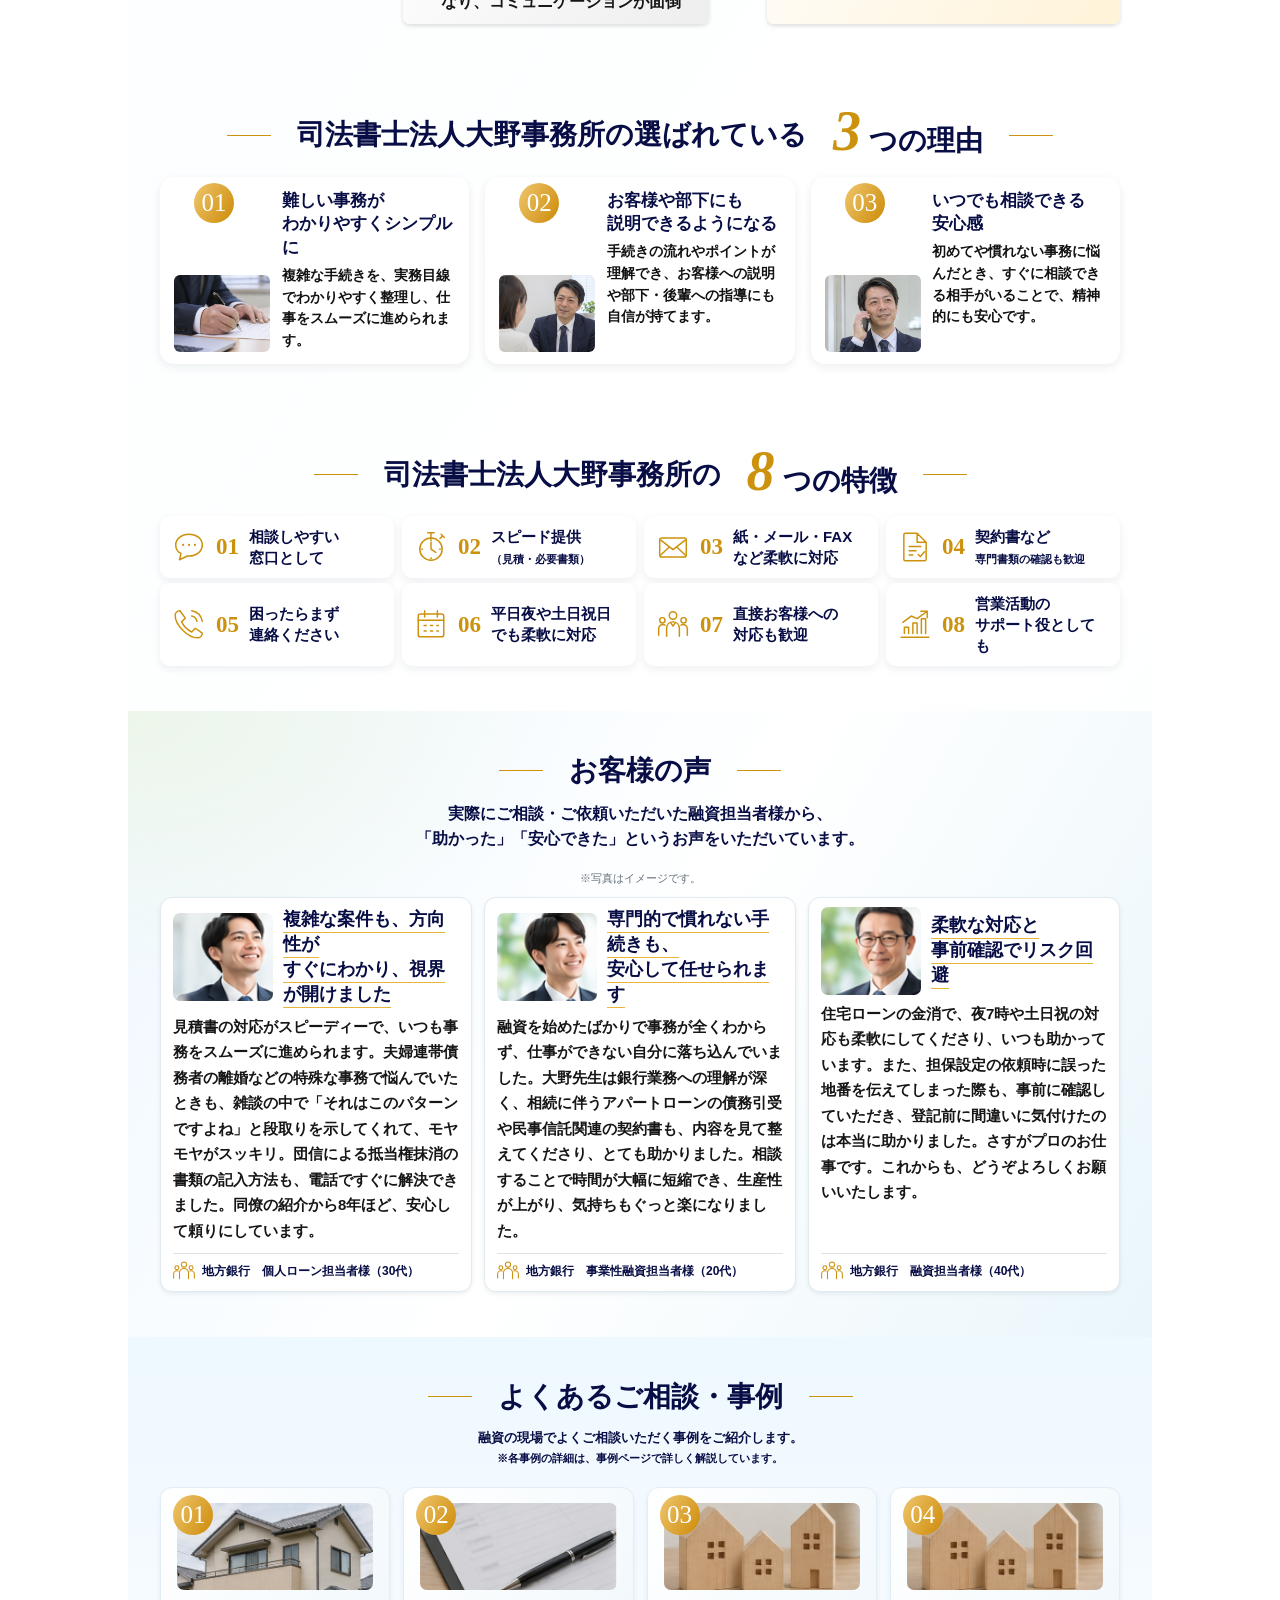
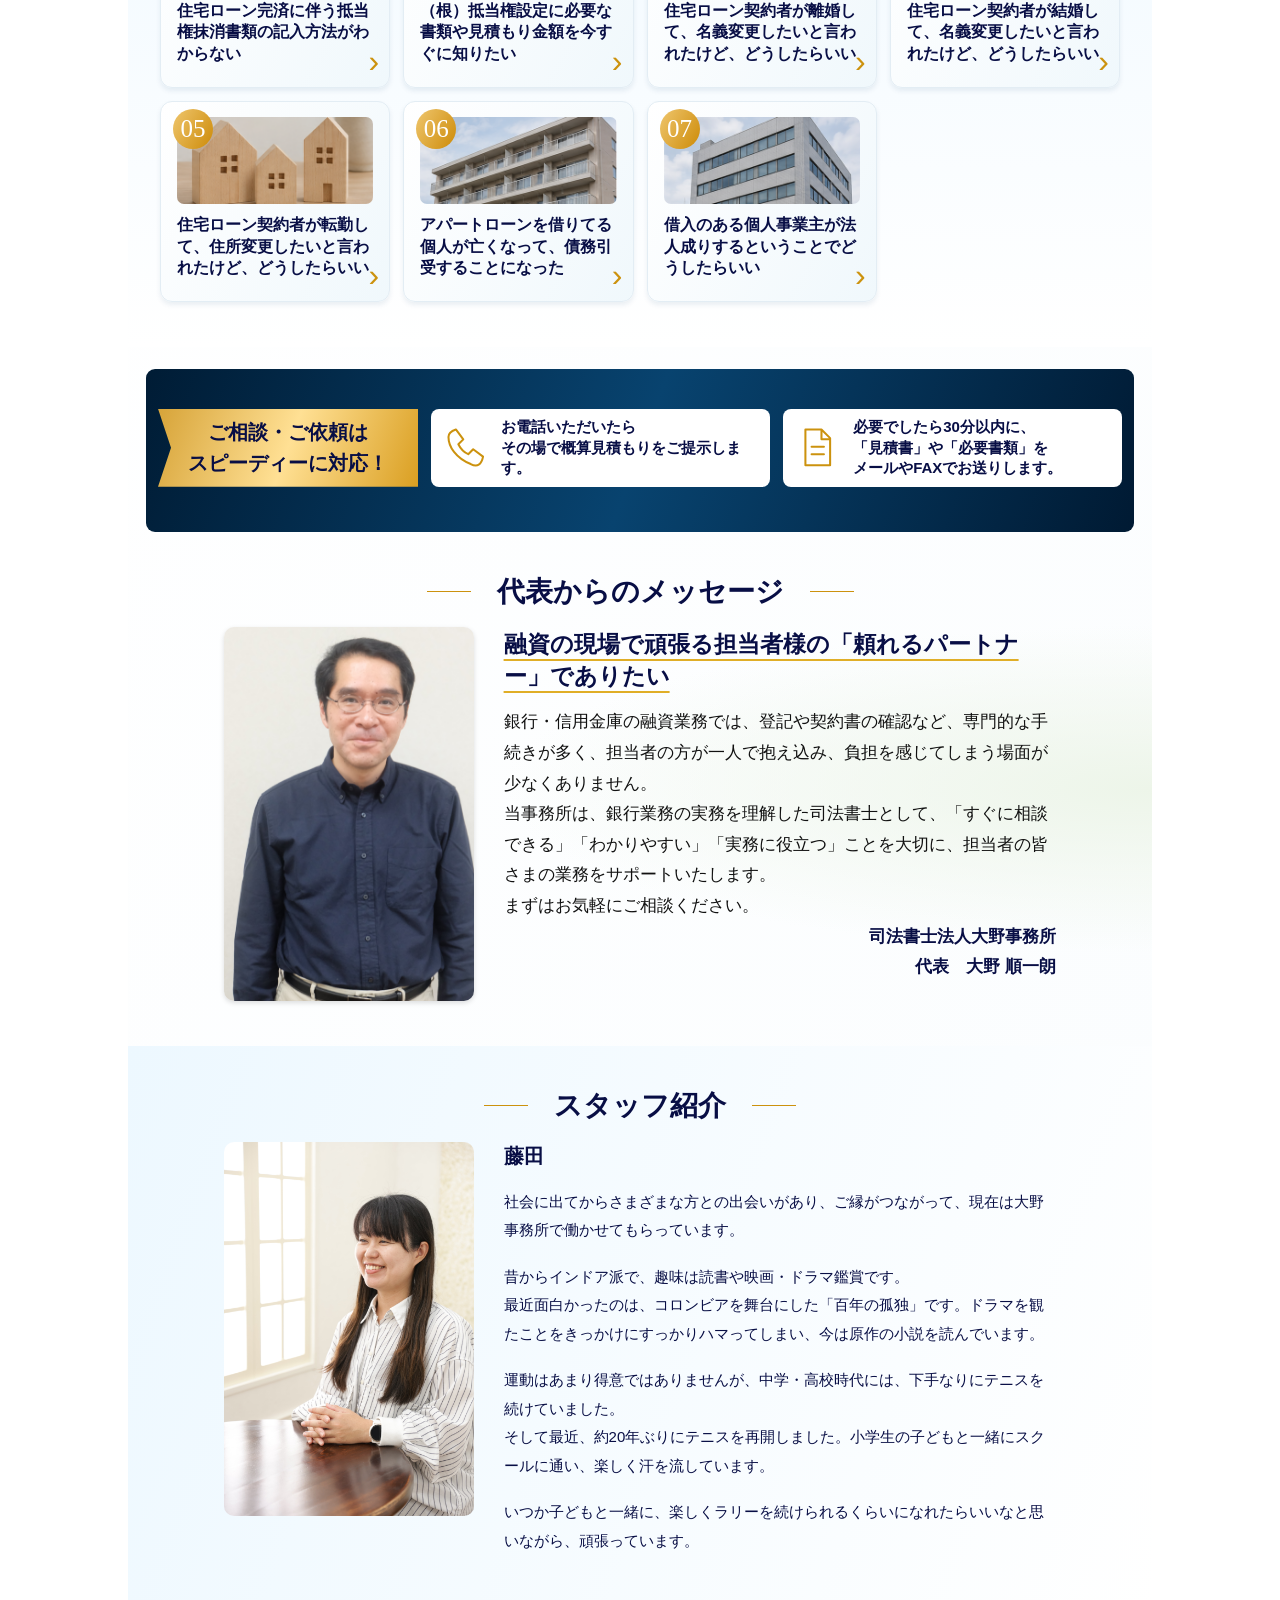
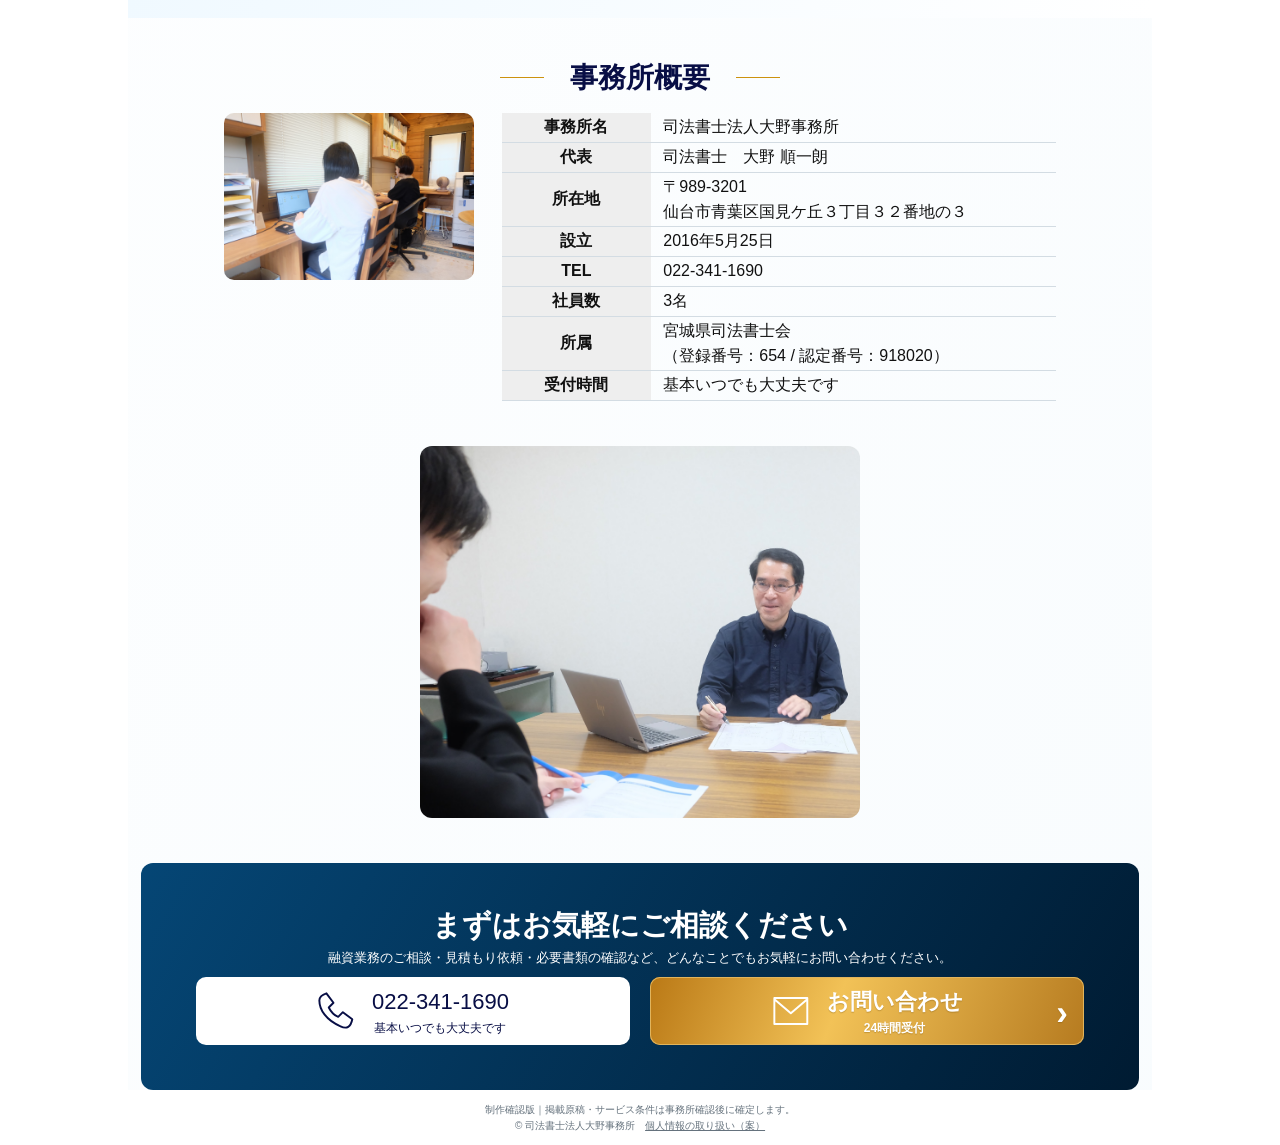
==== commit 86ead562: "Set consultation photo maximum width to 440px" ====
--- a/index.html
+++ b/index.html
@@ -1 +1 @@
-<!doctype html><html lang="ja"><head><meta charset="utf-8"><meta name="viewport" content="width=device-width,initial-scale=1"><meta name="robots" content="noindex,nofollow"><title>銀行・信用金庫の融資担当者様へ｜司法書士法人大野事務所</title><meta name="description" content="融資業務のこれ、どう進めればいい？を司法書士の専門知識でサポート。司法書士法人大野事務所の制作確認版。"><link rel="stylesheet" href="assets/lp.css?v=consultation-20261118"><script defer src="assets/main.js?v=20261114-hamburger"></script></head><body><a class="skip" href="#main">本文へ</a><header class="lp-header"><a class="brand" href="index.html"><span><strong>司法書士法人大野事務所</strong></span></a><p class="tagline">銀行・信用金庫の融資業務を<br>司法書士の専門知識でサポート</p><button class="menu hamburger" type="button" aria-label="メニューを開く" aria-expanded="false" aria-controls="navigation"><span aria-hidden="true"></span><span aria-hidden="true"></span><span aria-hidden="true"></span></button><nav class="nav" id="navigation"><a href="#main">ホーム</a><a href="#reasons">選ばれる理由</a><a href="#voices">お客様の声</a><a href="#support">よくあるご相談・事例</a><a href="#office">事務所概要</a></nav><div class="header-phone"><a href="tel:0223411690"><strong>☎ 022-341-1690</strong></a><small>基本いつでも大丈夫です</small></div><a class="gold-button header-contact" href="contact.html">お問い合わせ</a></header><main id="main"><section class="lp-hero"><div class="photo-crop hero-art" style="aspect-ratio:624/302"><svg class="crop-svg" style="display:block;position:absolute;inset:0;width:100%;height:100%;overflow:hidden" viewBox="0 0 624 302" preserveAspectRatio="xMidYMid slice" role="img" aria-label="融資業務の悩みから安心へ"><image href="assets/reference-home-top.png" x="-400" y="-60" width="1024" height="1536"/></svg></div><div class="hero-copy"><p class="ribbon">銀行・信用金庫の融資担当者様へ</p><h1>融資業務での<br><span class="hero-question">「これ、どう進めればいい？」を</span><br><em>解決します。</em></h1><p class="hero-description">債務引受・抵当権・相続・法人なりなど、<br>融資に関わる事務手続きを<br>司法書士の専門知識でサポートいたします。</p></div></section><section class="worries section"><h2 class="lp-title">あなたはこんなお悩みを抱えていませんか？</h2><div class="worry-row"><div class="photo-crop " style="aspect-ratio:236/215"><svg class="crop-svg" style="display:block;position:absolute;inset:0;width:100%;height:100%;overflow:hidden" viewBox="0 0 236 215" preserveAspectRatio="xMidYMid slice" role="img" aria-label="事務処理に悩む融資担当者"><image href="assets/reference-home-top.png" x="-65" y="-430" width="1024" height="1536"/></svg></div><ul class="checks"><li>融資係になったが、専門用語が難しくて意味が掴みにくい</li><li>イレギュラーな事務処理が発生し、テンパってしまう</li><li>よくわからないこの手続きを誰かすぐに教えてほしい</li><li>事務手続きに苦手意識があり、やりたくないが目の前にやることが多い</li><li>やることがどんどん溜まってしまって、とにかくしんどい</li><li>今すぐに登記の見積書や必要書類が必要</li><li>上司や先輩から「勉強してるのか」と怒られるのが嫌だ</li><li>仕事ができないという評価をされるのが怖い</li></ul></div></section><section class="causes section"><h2 class="lp-title">なぜ、辛くなってしまうのか？</h2><div class="cause-row"><article><svg class="line-icon" aria-hidden="true" viewBox="0 0 80 80" fill="none" stroke="currentColor" stroke-width="2.2" stroke-linecap="round" stroke-linejoin="round"><circle cx="40" cy="19" r="8"/><path d="M25 67V48c0-9 6-16 15-16s15 7 15 16v19M35 34l5 8 5-8M40 42v14"/><circle cx="17" cy="28" r="6"/><path d="M6 63V49c0-7 4-12 11-12 3 0 5 1 7 3M14 39l3 6 4-5"/><circle cx="63" cy="28" r="6"/><path d="M74 63V49c0-7-4-12-11-12-3 0-5 1-7 3M66 39l-3 6-4-5"/></svg><h3>支店内に詳しい人が少ない</h3><p>融資に詳しい人がそもそも少なく、気軽に聞ける環境がない。</p></article><article><svg class="line-icon" aria-hidden="true" viewBox="0 0 80 80" fill="none" stroke="currentColor" stroke-width="2.2" stroke-linecap="round" stroke-linejoin="round"><path d="M40 19C29 12 17 12 7 17v43c11-5 22-4 33 3 11-7 22-8 33-3V17c-10-5-22-5-33 2Zm0 0v44M7 23H3v43c13-4 25-2 37 4 12-6 24-8 37-4V23h-4M15 26c6-1 11 0 17 3M15 35c6-1 11 0 17 3M15 44c6-1 11 0 17 3M48 29c6-3 11-4 17-3M48 38c6-3 11-4 17-3M48 47c6-3 11-4 17-3"/></svg><h3>社内マニュアルがわかりづらい</h3><p>専門用語が多く、実務に合わない部分がある。</p></article><article><svg class="line-icon" aria-hidden="true" viewBox="0 0 80 80" fill="none" stroke="currentColor" stroke-width="2.2" stroke-linecap="round" stroke-linejoin="round"><path d="M61 44c7 2 12 7 12 13 0 4-2 8-6 10l2 8-11-6c-8 1-16-3-19-9"/><path d="M38 9C21 9 8 19 8 32c0 7 4 13 10 17l-4 14 18-9c2 1 4 1 6 1 17 0 30-10 30-23S55 9 38 9Z"/><circle cx="25" cy="32" r="1.5" fill="currentColor" stroke="none"/><circle cx="38" cy="32" r="1.5" fill="currentColor" stroke="none"/><circle cx="51" cy="32" r="1.5" fill="currentColor" stroke="none"/></svg><h3>聞きたくても聞けない</h3><p>忙しくて教えてもらう余裕がなく、相談しづらい雰囲気がある。</p></article></div></section><section class="comparison section"><h2 class="invitation"><span class="invitation-line">もしあなたがそのようにお悩みなら、</span><br><span class="invitation-line"><mark>司法書士法人大野事務所</mark>に</span><br><span class="invitation-line">一度相談してみてはいかがでしょうか？</span></h2><div class="comparison-row"><div class="photo-crop " style="aspect-ratio:237/193"><svg class="crop-svg" style="display:block;position:absolute;inset:0;width:100%;height:100%;overflow:hidden" viewBox="0 0 237 193" preserveAspectRatio="xMidYMid slice" role="img" aria-label="書類の確認作業"><image href="assets/reference-home-top.png" x="-27" y="-958" width="1024" height="1536"/></svg></div><article class="compare old"><h3>一般的な司法書士</h3><ul class="checks"><li>些細なことを相談しづらい</li><li>説明が難しくてわかりづらい</li><li>御用聞きだけの対応</li><li>連絡がすぐ付かない</li><li>見積もりに数日かかる</li><li>夜間、土日対応はできない</li><li>最初の受付者と実際の担当者が異なり、コミュニケーションが面倒</li></ul></article><span class="arrow" aria-hidden="true">›</span><article class="compare ours"><h3>司法書士法人大野事務所なら</h3><ul class="checks"><li>気軽に何でも相談できる</li><li>わかりやすく、実務目線で説明</li><li>相談から手続きまで一貫して対応</li><li>すぐに連絡が取れる</li><li>その場で概算見積もりを提示</li><li>夜間・土日祝も柔軟に対応</li><li>担当者が変わらず、スムーズで安心</li></ul></article></div></section><section class="section reasons" id="reasons"><h2 class="lp-title reasons-title"><span class="reasons-label">司法書士法人大野事務所の選ばれている</span><span class="reasons-count"><b>3</b>つの理由</span></h2><div class="reason-row"><article class="reason"><span class="medal">01</span><div class="photo-crop " style="aspect-ratio:96/77"><svg class="crop-svg" style="display:block;position:absolute;inset:0;width:100%;height:100%;overflow:hidden" viewBox="0 0 714 573" preserveAspectRatio="xMidYMid slice" role="img" aria-label="難しい事務がわかりやすくシンプルに"><image href="assets/reasons-approved-20261114.png" x="-7" y="-90" width="2172" height="724"/></svg></div><div><h3>難しい事務が<br>わかりやすくシンプルに</h3><p>複雑な手続きを、実務目線でわかりやすく整理し、仕事をスムーズに進められます。</p></div></article><article class="reason"><span class="medal">02</span><div class="photo-crop " style="aspect-ratio:96/77"><svg class="crop-svg" style="display:block;position:absolute;inset:0;width:100%;height:100%;overflow:hidden" viewBox="0 0 714 573" preserveAspectRatio="xMidYMid slice" role="img" aria-label="お客様や部下にも説明できるようになる"><image href="assets/reasons-approved-20261114.png" x="-730" y="-40" width="2172" height="724"/></svg></div><div><h3>お客様や部下にも<br>説明できるようになる</h3><p>手続きの流れやポイントが理解でき、お客様への説明や部下・後輩への指導にも自信が持てます。</p></div></article><article class="reason"><span class="medal">03</span><div class="photo-crop " style="aspect-ratio:96/77"><svg class="crop-svg" style="display:block;position:absolute;inset:0;width:100%;height:100%;overflow:hidden" viewBox="0 0 714 573" preserveAspectRatio="xMidYMid slice" role="img" aria-label="いつでも相談できる安心感"><image href="assets/reasons-approved-20261114.png" x="-1452" y="-15" width="2172" height="724"/></svg></div><div><h3>いつでも相談できる<br>安心感</h3><p>初めてや慣れない事務に悩んだとき、すぐに相談できる相手がいることで、精神的にも安心です。</p></div></article></div></section><section class="section features" id="support"><h2 class="lp-title features-title"><span>司法書士法人大野事務所の</span><span class="features-count"><b>8</b>つの特徴</span></h2><div class="feature-grid"><article><svg class="line-icon" aria-hidden="true" viewBox="0 0 64 64" fill="none" stroke="currentColor" stroke-width="2.8" stroke-linecap="round" stroke-linejoin="round"><path d="M32 8C18 8 7 17 7 28c0 7 4 13 10 16l-3 12 15-7h3c14 0 25-9 25-21S46 8 32 8Z"/><path d="M21 28h.1M32 28h.1M43 28h.1" stroke-width="4"/></svg><b>01</b><h3>相談しやすい<br>窓口として</h3></article><article><svg class="line-icon" aria-hidden="true" viewBox="0 0 64 64" fill="none" stroke="currentColor" stroke-width="2.8" stroke-linecap="round" stroke-linejoin="round"><circle cx="32" cy="36" r="21"/><path d="M26 5h12M32 5v10M49 16l5-5M51 8l6 6M32 23v13l9 6M32 18v2M14 36h2M48 36h2M32 52v2"/></svg><b>02</b><h3>スピード提供<br><small>（見積・必要書類）</small></h3></article><article><svg class="line-icon" aria-hidden="true" viewBox="0 0 64 64" fill="none" stroke="currentColor" stroke-width="2.8" stroke-linecap="round" stroke-linejoin="round"><rect x="7" y="15" width="50" height="36" rx="4"/><path d="m9 19 23 18 23-18M9 47l15-14M55 47 40 33"/></svg><b>03</b><h3>紙・メール・FAX<br>など柔軟に対応</h3></article><article><svg class="line-icon" aria-hidden="true" viewBox="0 0 64 64" fill="none" stroke="currentColor" stroke-width="2.8" stroke-linecap="round" stroke-linejoin="round"><path d="M36 6H14a3 3 0 0 0-3 3v46a3 3 0 0 0 3 3h36a3 3 0 0 0 3-3V23L36 6Zm0 0v17h17M21 31h22M21 39h13M21 47h7M38 46l4 4 8-9"/></svg><b>04</b><h3>契約書など<br><small>専門書類の確認も歓迎</small></h3></article><article><svg class="line-icon" aria-hidden="true" viewBox="0 0 64 64" fill="none" stroke="currentColor" stroke-width="2.8" stroke-linecap="round" stroke-linejoin="round"><path d="M15 7c-5 0-9 4-9 9 0 18 24 42 42 42 5 0 9-4 9-9l-13-9-7 7c-8-4-15-11-19-19l7-7L15 7Z"/><path d="M37 7c11 2 18 9 20 20M37 17c5 1 9 5 10 10"/></svg><b>05</b><h3>困ったらまず<br>連絡ください</h3></article><article><svg class="line-icon" aria-hidden="true" viewBox="0 0 64 64" fill="none" stroke="currentColor" stroke-width="2.8" stroke-linecap="round" stroke-linejoin="round"><rect x="8" y="13" width="48" height="43" rx="4"/><path d="M8 25h48M20 7v12M44 7v12M19 35h4M31 35h4M43 35h3M19 45h4M31 45h4M43 45h3"/></svg><b>06</b><h3>平日夜や土日祝日<br>でも柔軟に対応</h3></article><article><svg class="line-icon" aria-hidden="true" viewBox="0 0 64 64" fill="none" stroke="currentColor" stroke-width="2.8" stroke-linecap="round" stroke-linejoin="round"><circle cx="32" cy="16" r="7"/><path d="M20 55V41c0-8 5-13 12-13s12 5 12 13v14M28 30l4 6 4-6"/><circle cx="12" cy="25" r="5"/><circle cx="52" cy="25" r="5"/><path d="M5 53V41c0-6 6-10 12-7M59 53V41c0-6-6-10-12-7"/></svg><b>07</b><h3>直接お客様への<br>対応も歓迎</h3></article><article><svg class="line-icon" aria-hidden="true" viewBox="0 0 64 64" fill="none" stroke="currentColor" stroke-width="2.8" stroke-linecap="round" stroke-linejoin="round"><path d="M6 57h52M12 50V38h8v12M28 50V30h8v20M44 50V22h8v28M9 29l16-12 11 5L55 8M43 8h12v12"/></svg><b>08</b><h3>営業活動の<br>サポート役としても</h3></article></div></section><section class="section voices" id="voices"><h2 class="lp-title">お客様の声</h2><p class="intro">実際にご相談・ご依頼いただいた融資担当者様から、<br>「助かった」「安心できた」というお声をいただいています。</p><p class="draft-note">※写真はイメージです。</p><div class="voice-grid"><article class="voice"><div class="voice-head"><div class="photo-crop " style="aspect-ratio:109/94"><svg class="crop-svg" style="display:block;position:absolute;inset:0;width:100%;height:100%;overflow:hidden" viewBox="0 0 92 94" preserveAspectRatio="xMidYMid slice" role="img" aria-label="お客様の声の見本写真"><image href="assets/reference-home-bottom.png" x="-29" y="-111" width="1024" height="1536"/></svg></div><h3>複雑な案件も、方向性が<br>すぐにわかり、視界が開けました</h3></div><p>見積書の対応がスピーディーで、いつも事務をスムーズに進められます。夫婦連帯債務者の離婚などの特殊な事務で悩んでいたときも、雑談の中で「それはこのパターンですよね」と段取りを示してくれて、モヤモヤがスッキリ。団信による抵当権抹消の書類の記入方法も、電話ですぐに解決できました。同僚の紹介から8年ほど、安心して頼りにしています。</p><footer><svg class="line-icon" viewBox="0 0 34 34" fill="none" stroke="currentColor" stroke-width="1.65" stroke-linecap="round" stroke-linejoin="round" aria-hidden="true"><circle cx="17" cy="7" r="4"/><circle cx="6" cy="12" r="3"/><circle cx="28" cy="12" r="3"/><path d="M10 29V20a7 7 0 0 1 14 0v9M1 28v-7a5 5 0 0 1 7-4M33 28v-7a5 5 0 0 0-7-4"/></svg>地方銀行　個人ローン担当者様（30代）</footer></article><article class="voice"><div class="voice-head"><div class="photo-crop " style="aspect-ratio:109/94"><svg class="crop-svg" style="display:block;position:absolute;inset:0;width:100%;height:100%;overflow:hidden" viewBox="0 0 92 94" preserveAspectRatio="xMidYMid slice" role="img" aria-label="お客様の声の見本写真"><image href="assets/reference-home-bottom.png" x="-370" y="-111" width="1024" height="1536"/></svg></div><h3>専門的で慣れない手続きも、<br>安心して任せられます</h3></div><p>融資を始めたばかりで事務が全くわからず、仕事ができない自分に落ち込んでいました。大野先生は銀行業務への理解が深く、相続に伴うアパートローンの債務引受や民事信託関連の契約書も、内容を見て整えてくださり、とても助かりました。相談することで時間が大幅に短縮でき、生産性が上がり、気持ちもぐっと楽になりました。</p><footer><svg class="line-icon" viewBox="0 0 34 34" fill="none" stroke="currentColor" stroke-width="1.65" stroke-linecap="round" stroke-linejoin="round" aria-hidden="true"><circle cx="17" cy="7" r="4"/><circle cx="6" cy="12" r="3"/><circle cx="28" cy="12" r="3"/><path d="M10 29V20a7 7 0 0 1 14 0v9M1 28v-7a5 5 0 0 1 7-4M33 28v-7a5 5 0 0 0-7-4"/></svg>地方銀行　事業性融資担当者様（20代）</footer></article><article class="voice"><div class="voice-head"><div class="photo-crop " style="aspect-ratio:109/94"><svg class="crop-svg" style="display:block;position:absolute;inset:0;width:100%;height:100%;overflow:hidden" viewBox="0 0 92 94" preserveAspectRatio="xMidYMid slice" role="img" aria-label="お客様の声の見本写真"><image href="assets/reference-home-bottom.png" x="-703" y="-111" width="1024" height="1536"/></svg></div><h3>柔軟な対応と<br>事前確認でリスク回避</h3></div><p>住宅ローンの金消で、夜7時や土日祝の対応も柔軟にしてくださり、いつも助かっています。また、担保設定の依頼時に誤った地番を伝えてしまった際も、事前に確認していただき、登記前に間違いに気付けたのは本当に助かりました。さすがプロのお仕事です。これからも、どうぞよろしくお願いいたします。</p><footer><svg class="line-icon" viewBox="0 0 34 34" fill="none" stroke="currentColor" stroke-width="1.65" stroke-linecap="round" stroke-linejoin="round" aria-hidden="true"><circle cx="17" cy="7" r="4"/><circle cx="6" cy="12" r="3"/><circle cx="28" cy="12" r="3"/><path d="M10 29V20a7 7 0 0 1 14 0v9M1 28v-7a5 5 0 0 1 7-4M33 28v-7a5 5 0 0 0-7-4"/></svg>地方銀行　融資担当者様（40代）</footer></article></div></section><section class="section cases" id="cases"><h2 class="lp-title">よくあるご相談・事例</h2><p class="intro">融資の現場でよくご相談いただく事例をご紹介します。<small><br>※各事例の詳細は、事例ページで詳しく解説しています。</small></p><div class="case-grid"><a class="case" href="cancel.html"><span class="medal">01</span><div class="photo-crop " style="aspect-ratio:146/65"><svg class="crop-svg" style="display:block;position:absolute;inset:0;width:100%;height:100%;overflow:hidden" viewBox="0 0 424 189" preserveAspectRatio="xMidYMid slice" role="img" aria-label="住宅のイメージ"><image href="assets/cases-approved-20261114.png" x="-6" y="-190" width="2172" height="724"/></svg></div><h3>住宅ローン完済に伴う抵当権抹消書類の記入方法がわからない</h3><span class="case-arrow">›</span></a><a class="case" href="mortgage.html"><span class="medal">02</span><div class="photo-crop " style="aspect-ratio:146/65"><svg class="crop-svg" style="display:block;position:absolute;inset:0;width:100%;height:100%;overflow:hidden" viewBox="0 0 424 189" preserveAspectRatio="xMidYMid slice" role="img" aria-label="書類とペンのイメージ"><image href="assets/cases-approved-20261114.png" x="-440" y="-330" width="2172" height="724"/></svg></div><h3>（根）抵当権設定に必要な書類や見積もり金額を今すぐに知りたい</h3><span class="case-arrow">›</span></a><a class="case" href="divorce.html"><span class="medal">03</span><div class="photo-crop " style="aspect-ratio:146/65"><svg class="crop-svg" style="display:block;position:absolute;inset:0;width:100%;height:100%;overflow:hidden" viewBox="0 0 424 189" preserveAspectRatio="xMidYMid slice" role="img" aria-label="木製の家模型のイメージ"><image href="assets/cases-approved-20261114.png" x="-874" y="-300" width="2172" height="724"/></svg></div><h3>住宅ローン契約者が離婚して、名義変更したいと言われたけど、どうしたらいい</h3><span class="case-arrow">›</span></a><a class="case" href="change.html"><span class="medal">04</span><div class="photo-crop " style="aspect-ratio:146/65"><svg class="crop-svg" style="display:block;position:absolute;inset:0;width:100%;height:100%;overflow:hidden" viewBox="0 0 424 189" preserveAspectRatio="xMidYMid slice" role="img" aria-label="木製の家模型のイメージ"><image href="assets/cases-approved-20261114.png" x="-874" y="-300" width="2172" height="724"/></svg></div><h3>住宅ローン契約者が結婚して、名義変更したいと言われたけど、どうしたらいい</h3><span class="case-arrow">›</span></a><a class="case" href="change.html"><span class="medal">05</span><div class="photo-crop " style="aspect-ratio:146/65"><svg class="crop-svg" style="display:block;position:absolute;inset:0;width:100%;height:100%;overflow:hidden" viewBox="0 0 424 189" preserveAspectRatio="xMidYMid slice" role="img" aria-label="木製の家模型のイメージ"><image href="assets/cases-approved-20261114.png" x="-874" y="-300" width="2172" height="724"/></svg></div><h3>住宅ローン契約者が転勤して、住所変更したいと言われたけど、どうしたらいい</h3><span class="case-arrow">›</span></a><a class="case" href="inheritance.html"><span class="medal">06</span><div class="photo-crop " style="aspect-ratio:146/65"><svg class="crop-svg" style="display:block;position:absolute;inset:0;width:100%;height:100%;overflow:hidden" viewBox="0 0 424 189" preserveAspectRatio="xMidYMid slice" role="img" aria-label="集合住宅のイメージ"><image href="assets/cases-approved-20261114.png" x="-1308" y="-190" width="2172" height="724"/></svg></div><h3>アパートローンを借りてる個人が亡くなって、債務引受することになった</h3><span class="case-arrow">›</span></a><a class="case" href="corporation.html"><span class="medal">07</span><div class="photo-crop " style="aspect-ratio:146/65"><svg class="crop-svg" style="display:block;position:absolute;inset:0;width:100%;height:100%;overflow:hidden" viewBox="0 0 424 189" preserveAspectRatio="xMidYMid slice" role="img" aria-label="オフィスビルのイメージ"><image href="assets/cases-approved-20261114.png" x="-1742" y="-180" width="2172" height="724"/></svg></div><h3>借入のある個人事業主が法人成りするということでどうしたらいい</h3><span class="case-arrow">›</span></a></div></section><section class="speed section"><strong>ご相談・ご依頼は<br>スピーディーに対応！</strong><div><svg class="line-icon" viewBox="0 0 34 34" fill="none" stroke="currentColor" stroke-width="1.65" stroke-linecap="round" stroke-linejoin="round" aria-hidden="true"><path d="m8 2 6 8-4 4q3 6 8 8l4-4 8 6q-2 10-10 6C8 25 2 16 2 8q0-4 6-6Z"/></svg><b>お電話いただいたら<br>その場で概算見積もりをご提示します。</b></div><div><svg class="line-icon" viewBox="0 0 34 34" fill="none" stroke="currentColor" stroke-width="1.65" stroke-linecap="round" stroke-linejoin="round" aria-hidden="true"><path d="M6 2h13l7 7v22H6ZM19 2v8h7M11 16h10m-10 6h10"/></svg><b>必要でしたら30分以内に、<br>「見積書」や「必要書類」を<br>メールやFAXでお送りします。</b></div></section><section class="section representative"><h2 class="lp-title">代表からのメッセージ</h2><div class="profile-row"><img src="assets/representative.jpg" alt="代表司法書士 大野順一朗" loading="lazy"><div><h3>融資の現場で頑張る担当者様の「頼れるパートナー」でありたい</h3><p>銀行・信用金庫の融資業務では、登記や契約書の確認など、専門的な手続きが多く、担当者の方が一人で抱え込み、負担を感じてしまう場面が少なくありません。<br>当事務所は、銀行業務の実務を理解した司法書士として、「すぐに相談できる」「わかりやすい」「実務に役立つ」ことを大切に、担当者の皆さまの業務をサポートいたします。<br>まずはお気軽にご相談ください。</p><p class="signature">司法書士法人大野事務所<br>代表　大野 順一朗</p></div></div></section><section class="section staff"><h2 class="lp-title">スタッフ紹介</h2><div class="staff-row"><img src="assets/staff.jpg" alt="スタッフ 藤田" loading="lazy"><div><h3 class="staff-name">藤田</h3><p>社会に出てからさまざまな方との出会いがあり、ご縁がつながって、現在は大野事務所で働かせてもらっています。</p><p>昔からインドア派で、趣味は読書や映画・ドラマ鑑賞です。<br>最近面白かったのは、コロンビアを舞台にした「百年の孤独」です。ドラマを観たことをきっかけにすっかりハマってしまい、今は原作の小説を読んでいます。</p><p>運動はあまり得意ではありませんが、中学・高校時代には、下手なりにテニスを続けていました。<br>そして最近、約20年ぶりにテニスを再開しました。小学生の子どもと一緒にスクールに通い、楽しく汗を流しています。</p><p>いつか子どもと一緒に、楽しくラリーを続けられるくらいになれたらいいなと思いながら、頑張っています。</p></div></div></section><section class="section office" id="office"><h2 class="lp-title">事務所概要</h2><div class="office-row"><img class="office-photo" src="assets/office.jpg" alt="事務所内で仕事をするスタッフの様子" loading="lazy"><table><tbody><tr><th>事務所名</th><td>司法書士法人大野事務所</td></tr><tr><th>代表</th><td>司法書士　大野 順一朗</td></tr><tr><th>所在地</th><td>〒989-3201<br>仙台市青葉区国見ケ丘３丁目３２番地の３</td></tr><tr><th>設立</th><td>2016年5月25日</td></tr><tr><th>TEL</th><td><a href="tel:0223411690">022-341-1690</a></td></tr><tr><th>社員数</th><td>3名</td></tr><tr><th>所属</th><td>宮城県司法書士会<br>（登録番号：654 / 認定番号：918020）</td></tr><tr><th>受付時間</th><td>基本いつでも大丈夫です</td></tr></tbody></table></div></section><figure class="office-consultation"><img src="assets/office-consultation.jpg" alt="事務所での相談風景" width="2048" height="1729" loading="lazy"></figure><section class="final-cta section"><h2>まずはお気軽にご相談ください</h2><p>融資業務のご相談・見積もり依頼・必要書類の確認など、どんなことでもお気軽にお問い合わせください。</p><div><div class="phone-box"><svg class="line-icon" viewBox="0 0 34 34" fill="none" stroke="currentColor" stroke-width="1.65" stroke-linecap="round" stroke-linejoin="round" aria-hidden="true"><path d="m8 2 6 8-4 4q3 6 8 8l4-4 8 6q-2 10-10 6C8 25 2 16 2 8q0-4 6-6Z"/></svg><span><a href="tel:0223411690">022-341-1690</a><small>基本いつでも大丈夫です</small></span></div><a class="gold-button" href="contact.html"><svg class="line-icon" viewBox="0 0 34 34" fill="none" stroke="currentColor" stroke-width="1.65" stroke-linecap="round" stroke-linejoin="round" aria-hidden="true"><path d="M2 6h28v22H2ZM2 7l14 12L30 7"/></svg><span>お問い合わせ<small>24時間受付</small></span><b>›</b></a></div></section></main><footer class="lp-footer">制作確認版｜掲載原稿・サービス条件は事務所確認後に確定します。<br>© 司法書士法人大野事務所　<a href="contact.html#privacy">個人情報の取り扱い（案）</a></footer></body></html>+<!doctype html><html lang="ja"><head><meta charset="utf-8"><meta name="viewport" content="width=device-width,initial-scale=1"><meta name="robots" content="noindex,nofollow"><title>銀行・信用金庫の融資担当者様へ｜司法書士法人大野事務所</title><meta name="description" content="融資業務のこれ、どう進めればいい？を司法書士の専門知識でサポート。司法書士法人大野事務所の制作確認版。"><link rel="stylesheet" href="assets/lp.css?v=consultation440-20261118"><script defer src="assets/main.js?v=20261114-hamburger"></script></head><body><a class="skip" href="#main">本文へ</a><header class="lp-header"><a class="brand" href="index.html"><span><strong>司法書士法人大野事務所</strong></span></a><p class="tagline">銀行・信用金庫の融資業務を<br>司法書士の専門知識でサポート</p><button class="menu hamburger" type="button" aria-label="メニューを開く" aria-expanded="false" aria-controls="navigation"><span aria-hidden="true"></span><span aria-hidden="true"></span><span aria-hidden="true"></span></button><nav class="nav" id="navigation"><a href="#main">ホーム</a><a href="#reasons">選ばれる理由</a><a href="#voices">お客様の声</a><a href="#support">よくあるご相談・事例</a><a href="#office">事務所概要</a></nav><div class="header-phone"><a href="tel:0223411690"><strong>☎ 022-341-1690</strong></a><small>基本いつでも大丈夫です</small></div><a class="gold-button header-contact" href="contact.html">お問い合わせ</a></header><main id="main"><section class="lp-hero"><div class="photo-crop hero-art" style="aspect-ratio:624/302"><svg class="crop-svg" style="display:block;position:absolute;inset:0;width:100%;height:100%;overflow:hidden" viewBox="0 0 624 302" preserveAspectRatio="xMidYMid slice" role="img" aria-label="融資業務の悩みから安心へ"><image href="assets/reference-home-top.png" x="-400" y="-60" width="1024" height="1536"/></svg></div><div class="hero-copy"><p class="ribbon">銀行・信用金庫の融資担当者様へ</p><h1>融資業務での<br><span class="hero-question">「これ、どう進めればいい？」を</span><br><em>解決します。</em></h1><p class="hero-description">債務引受・抵当権・相続・法人なりなど、<br>融資に関わる事務手続きを<br>司法書士の専門知識でサポートいたします。</p></div></section><section class="worries section"><h2 class="lp-title">あなたはこんなお悩みを抱えていませんか？</h2><div class="worry-row"><div class="photo-crop " style="aspect-ratio:236/215"><svg class="crop-svg" style="display:block;position:absolute;inset:0;width:100%;height:100%;overflow:hidden" viewBox="0 0 236 215" preserveAspectRatio="xMidYMid slice" role="img" aria-label="事務処理に悩む融資担当者"><image href="assets/reference-home-top.png" x="-65" y="-430" width="1024" height="1536"/></svg></div><ul class="checks"><li>融資係になったが、専門用語が難しくて意味が掴みにくい</li><li>イレギュラーな事務処理が発生し、テンパってしまう</li><li>よくわからないこの手続きを誰かすぐに教えてほしい</li><li>事務手続きに苦手意識があり、やりたくないが目の前にやることが多い</li><li>やることがどんどん溜まってしまって、とにかくしんどい</li><li>今すぐに登記の見積書や必要書類が必要</li><li>上司や先輩から「勉強してるのか」と怒られるのが嫌だ</li><li>仕事ができないという評価をされるのが怖い</li></ul></div></section><section class="causes section"><h2 class="lp-title">なぜ、辛くなってしまうのか？</h2><div class="cause-row"><article><svg class="line-icon" aria-hidden="true" viewBox="0 0 80 80" fill="none" stroke="currentColor" stroke-width="2.2" stroke-linecap="round" stroke-linejoin="round"><circle cx="40" cy="19" r="8"/><path d="M25 67V48c0-9 6-16 15-16s15 7 15 16v19M35 34l5 8 5-8M40 42v14"/><circle cx="17" cy="28" r="6"/><path d="M6 63V49c0-7 4-12 11-12 3 0 5 1 7 3M14 39l3 6 4-5"/><circle cx="63" cy="28" r="6"/><path d="M74 63V49c0-7-4-12-11-12-3 0-5 1-7 3M66 39l-3 6-4-5"/></svg><h3>支店内に詳しい人が少ない</h3><p>融資に詳しい人がそもそも少なく、気軽に聞ける環境がない。</p></article><article><svg class="line-icon" aria-hidden="true" viewBox="0 0 80 80" fill="none" stroke="currentColor" stroke-width="2.2" stroke-linecap="round" stroke-linejoin="round"><path d="M40 19C29 12 17 12 7 17v43c11-5 22-4 33 3 11-7 22-8 33-3V17c-10-5-22-5-33 2Zm0 0v44M7 23H3v43c13-4 25-2 37 4 12-6 24-8 37-4V23h-4M15 26c6-1 11 0 17 3M15 35c6-1 11 0 17 3M15 44c6-1 11 0 17 3M48 29c6-3 11-4 17-3M48 38c6-3 11-4 17-3M48 47c6-3 11-4 17-3"/></svg><h3>社内マニュアルがわかりづらい</h3><p>専門用語が多く、実務に合わない部分がある。</p></article><article><svg class="line-icon" aria-hidden="true" viewBox="0 0 80 80" fill="none" stroke="currentColor" stroke-width="2.2" stroke-linecap="round" stroke-linejoin="round"><path d="M61 44c7 2 12 7 12 13 0 4-2 8-6 10l2 8-11-6c-8 1-16-3-19-9"/><path d="M38 9C21 9 8 19 8 32c0 7 4 13 10 17l-4 14 18-9c2 1 4 1 6 1 17 0 30-10 30-23S55 9 38 9Z"/><circle cx="25" cy="32" r="1.5" fill="currentColor" stroke="none"/><circle cx="38" cy="32" r="1.5" fill="currentColor" stroke="none"/><circle cx="51" cy="32" r="1.5" fill="currentColor" stroke="none"/></svg><h3>聞きたくても聞けない</h3><p>忙しくて教えてもらう余裕がなく、相談しづらい雰囲気がある。</p></article></div></section><section class="comparison section"><h2 class="invitation"><span class="invitation-line">もしあなたがそのようにお悩みなら、</span><br><span class="invitation-line"><mark>司法書士法人大野事務所</mark>に</span><br><span class="invitation-line">一度相談してみてはいかがでしょうか？</span></h2><div class="comparison-row"><div class="photo-crop " style="aspect-ratio:237/193"><svg class="crop-svg" style="display:block;position:absolute;inset:0;width:100%;height:100%;overflow:hidden" viewBox="0 0 237 193" preserveAspectRatio="xMidYMid slice" role="img" aria-label="書類の確認作業"><image href="assets/reference-home-top.png" x="-27" y="-958" width="1024" height="1536"/></svg></div><article class="compare old"><h3>一般的な司法書士</h3><ul class="checks"><li>些細なことを相談しづらい</li><li>説明が難しくてわかりづらい</li><li>御用聞きだけの対応</li><li>連絡がすぐ付かない</li><li>見積もりに数日かかる</li><li>夜間、土日対応はできない</li><li>最初の受付者と実際の担当者が異なり、コミュニケーションが面倒</li></ul></article><span class="arrow" aria-hidden="true">›</span><article class="compare ours"><h3>司法書士法人大野事務所なら</h3><ul class="checks"><li>気軽に何でも相談できる</li><li>わかりやすく、実務目線で説明</li><li>相談から手続きまで一貫して対応</li><li>すぐに連絡が取れる</li><li>その場で概算見積もりを提示</li><li>夜間・土日祝も柔軟に対応</li><li>担当者が変わらず、スムーズで安心</li></ul></article></div></section><section class="section reasons" id="reasons"><h2 class="lp-title reasons-title"><span class="reasons-label">司法書士法人大野事務所の選ばれている</span><span class="reasons-count"><b>3</b>つの理由</span></h2><div class="reason-row"><article class="reason"><span class="medal">01</span><div class="photo-crop " style="aspect-ratio:96/77"><svg class="crop-svg" style="display:block;position:absolute;inset:0;width:100%;height:100%;overflow:hidden" viewBox="0 0 714 573" preserveAspectRatio="xMidYMid slice" role="img" aria-label="難しい事務がわかりやすくシンプルに"><image href="assets/reasons-approved-20261114.png" x="-7" y="-90" width="2172" height="724"/></svg></div><div><h3>難しい事務が<br>わかりやすくシンプルに</h3><p>複雑な手続きを、実務目線でわかりやすく整理し、仕事をスムーズに進められます。</p></div></article><article class="reason"><span class="medal">02</span><div class="photo-crop " style="aspect-ratio:96/77"><svg class="crop-svg" style="display:block;position:absolute;inset:0;width:100%;height:100%;overflow:hidden" viewBox="0 0 714 573" preserveAspectRatio="xMidYMid slice" role="img" aria-label="お客様や部下にも説明できるようになる"><image href="assets/reasons-approved-20261114.png" x="-730" y="-40" width="2172" height="724"/></svg></div><div><h3>お客様や部下にも<br>説明できるようになる</h3><p>手続きの流れやポイントが理解でき、お客様への説明や部下・後輩への指導にも自信が持てます。</p></div></article><article class="reason"><span class="medal">03</span><div class="photo-crop " style="aspect-ratio:96/77"><svg class="crop-svg" style="display:block;position:absolute;inset:0;width:100%;height:100%;overflow:hidden" viewBox="0 0 714 573" preserveAspectRatio="xMidYMid slice" role="img" aria-label="いつでも相談できる安心感"><image href="assets/reasons-approved-20261114.png" x="-1452" y="-15" width="2172" height="724"/></svg></div><div><h3>いつでも相談できる<br>安心感</h3><p>初めてや慣れない事務に悩んだとき、すぐに相談できる相手がいることで、精神的にも安心です。</p></div></article></div></section><section class="section features" id="support"><h2 class="lp-title features-title"><span>司法書士法人大野事務所の</span><span class="features-count"><b>8</b>つの特徴</span></h2><div class="feature-grid"><article><svg class="line-icon" aria-hidden="true" viewBox="0 0 64 64" fill="none" stroke="currentColor" stroke-width="2.8" stroke-linecap="round" stroke-linejoin="round"><path d="M32 8C18 8 7 17 7 28c0 7 4 13 10 16l-3 12 15-7h3c14 0 25-9 25-21S46 8 32 8Z"/><path d="M21 28h.1M32 28h.1M43 28h.1" stroke-width="4"/></svg><b>01</b><h3>相談しやすい<br>窓口として</h3></article><article><svg class="line-icon" aria-hidden="true" viewBox="0 0 64 64" fill="none" stroke="currentColor" stroke-width="2.8" stroke-linecap="round" stroke-linejoin="round"><circle cx="32" cy="36" r="21"/><path d="M26 5h12M32 5v10M49 16l5-5M51 8l6 6M32 23v13l9 6M32 18v2M14 36h2M48 36h2M32 52v2"/></svg><b>02</b><h3>スピード提供<br><small>（見積・必要書類）</small></h3></article><article><svg class="line-icon" aria-hidden="true" viewBox="0 0 64 64" fill="none" stroke="currentColor" stroke-width="2.8" stroke-linecap="round" stroke-linejoin="round"><rect x="7" y="15" width="50" height="36" rx="4"/><path d="m9 19 23 18 23-18M9 47l15-14M55 47 40 33"/></svg><b>03</b><h3>紙・メール・FAX<br>など柔軟に対応</h3></article><article><svg class="line-icon" aria-hidden="true" viewBox="0 0 64 64" fill="none" stroke="currentColor" stroke-width="2.8" stroke-linecap="round" stroke-linejoin="round"><path d="M36 6H14a3 3 0 0 0-3 3v46a3 3 0 0 0 3 3h36a3 3 0 0 0 3-3V23L36 6Zm0 0v17h17M21 31h22M21 39h13M21 47h7M38 46l4 4 8-9"/></svg><b>04</b><h3>契約書など<br><small>専門書類の確認も歓迎</small></h3></article><article><svg class="line-icon" aria-hidden="true" viewBox="0 0 64 64" fill="none" stroke="currentColor" stroke-width="2.8" stroke-linecap="round" stroke-linejoin="round"><path d="M15 7c-5 0-9 4-9 9 0 18 24 42 42 42 5 0 9-4 9-9l-13-9-7 7c-8-4-15-11-19-19l7-7L15 7Z"/><path d="M37 7c11 2 18 9 20 20M37 17c5 1 9 5 10 10"/></svg><b>05</b><h3>困ったらまず<br>連絡ください</h3></article><article><svg class="line-icon" aria-hidden="true" viewBox="0 0 64 64" fill="none" stroke="currentColor" stroke-width="2.8" stroke-linecap="round" stroke-linejoin="round"><rect x="8" y="13" width="48" height="43" rx="4"/><path d="M8 25h48M20 7v12M44 7v12M19 35h4M31 35h4M43 35h3M19 45h4M31 45h4M43 45h3"/></svg><b>06</b><h3>平日夜や土日祝日<br>でも柔軟に対応</h3></article><article><svg class="line-icon" aria-hidden="true" viewBox="0 0 64 64" fill="none" stroke="currentColor" stroke-width="2.8" stroke-linecap="round" stroke-linejoin="round"><circle cx="32" cy="16" r="7"/><path d="M20 55V41c0-8 5-13 12-13s12 5 12 13v14M28 30l4 6 4-6"/><circle cx="12" cy="25" r="5"/><circle cx="52" cy="25" r="5"/><path d="M5 53V41c0-6 6-10 12-7M59 53V41c0-6-6-10-12-7"/></svg><b>07</b><h3>直接お客様への<br>対応も歓迎</h3></article><article><svg class="line-icon" aria-hidden="true" viewBox="0 0 64 64" fill="none" stroke="currentColor" stroke-width="2.8" stroke-linecap="round" stroke-linejoin="round"><path d="M6 57h52M12 50V38h8v12M28 50V30h8v20M44 50V22h8v28M9 29l16-12 11 5L55 8M43 8h12v12"/></svg><b>08</b><h3>営業活動の<br>サポート役としても</h3></article></div></section><section class="section voices" id="voices"><h2 class="lp-title">お客様の声</h2><p class="intro">実際にご相談・ご依頼いただいた融資担当者様から、<br>「助かった」「安心できた」というお声をいただいています。</p><p class="draft-note">※写真はイメージです。</p><div class="voice-grid"><article class="voice"><div class="voice-head"><div class="photo-crop " style="aspect-ratio:109/94"><svg class="crop-svg" style="display:block;position:absolute;inset:0;width:100%;height:100%;overflow:hidden" viewBox="0 0 92 94" preserveAspectRatio="xMidYMid slice" role="img" aria-label="お客様の声の見本写真"><image href="assets/reference-home-bottom.png" x="-29" y="-111" width="1024" height="1536"/></svg></div><h3>複雑な案件も、方向性が<br>すぐにわかり、視界が開けました</h3></div><p>見積書の対応がスピーディーで、いつも事務をスムーズに進められます。夫婦連帯債務者の離婚などの特殊な事務で悩んでいたときも、雑談の中で「それはこのパターンですよね」と段取りを示してくれて、モヤモヤがスッキリ。団信による抵当権抹消の書類の記入方法も、電話ですぐに解決できました。同僚の紹介から8年ほど、安心して頼りにしています。</p><footer><svg class="line-icon" viewBox="0 0 34 34" fill="none" stroke="currentColor" stroke-width="1.65" stroke-linecap="round" stroke-linejoin="round" aria-hidden="true"><circle cx="17" cy="7" r="4"/><circle cx="6" cy="12" r="3"/><circle cx="28" cy="12" r="3"/><path d="M10 29V20a7 7 0 0 1 14 0v9M1 28v-7a5 5 0 0 1 7-4M33 28v-7a5 5 0 0 0-7-4"/></svg>地方銀行　個人ローン担当者様（30代）</footer></article><article class="voice"><div class="voice-head"><div class="photo-crop " style="aspect-ratio:109/94"><svg class="crop-svg" style="display:block;position:absolute;inset:0;width:100%;height:100%;overflow:hidden" viewBox="0 0 92 94" preserveAspectRatio="xMidYMid slice" role="img" aria-label="お客様の声の見本写真"><image href="assets/reference-home-bottom.png" x="-370" y="-111" width="1024" height="1536"/></svg></div><h3>専門的で慣れない手続きも、<br>安心して任せられます</h3></div><p>融資を始めたばかりで事務が全くわからず、仕事ができない自分に落ち込んでいました。大野先生は銀行業務への理解が深く、相続に伴うアパートローンの債務引受や民事信託関連の契約書も、内容を見て整えてくださり、とても助かりました。相談することで時間が大幅に短縮でき、生産性が上がり、気持ちもぐっと楽になりました。</p><footer><svg class="line-icon" viewBox="0 0 34 34" fill="none" stroke="currentColor" stroke-width="1.65" stroke-linecap="round" stroke-linejoin="round" aria-hidden="true"><circle cx="17" cy="7" r="4"/><circle cx="6" cy="12" r="3"/><circle cx="28" cy="12" r="3"/><path d="M10 29V20a7 7 0 0 1 14 0v9M1 28v-7a5 5 0 0 1 7-4M33 28v-7a5 5 0 0 0-7-4"/></svg>地方銀行　事業性融資担当者様（20代）</footer></article><article class="voice"><div class="voice-head"><div class="photo-crop " style="aspect-ratio:109/94"><svg class="crop-svg" style="display:block;position:absolute;inset:0;width:100%;height:100%;overflow:hidden" viewBox="0 0 92 94" preserveAspectRatio="xMidYMid slice" role="img" aria-label="お客様の声の見本写真"><image href="assets/reference-home-bottom.png" x="-703" y="-111" width="1024" height="1536"/></svg></div><h3>柔軟な対応と<br>事前確認でリスク回避</h3></div><p>住宅ローンの金消で、夜7時や土日祝の対応も柔軟にしてくださり、いつも助かっています。また、担保設定の依頼時に誤った地番を伝えてしまった際も、事前に確認していただき、登記前に間違いに気付けたのは本当に助かりました。さすがプロのお仕事です。これからも、どうぞよろしくお願いいたします。</p><footer><svg class="line-icon" viewBox="0 0 34 34" fill="none" stroke="currentColor" stroke-width="1.65" stroke-linecap="round" stroke-linejoin="round" aria-hidden="true"><circle cx="17" cy="7" r="4"/><circle cx="6" cy="12" r="3"/><circle cx="28" cy="12" r="3"/><path d="M10 29V20a7 7 0 0 1 14 0v9M1 28v-7a5 5 0 0 1 7-4M33 28v-7a5 5 0 0 0-7-4"/></svg>地方銀行　融資担当者様（40代）</footer></article></div></section><section class="section cases" id="cases"><h2 class="lp-title">よくあるご相談・事例</h2><p class="intro">融資の現場でよくご相談いただく事例をご紹介します。<small><br>※各事例の詳細は、事例ページで詳しく解説しています。</small></p><div class="case-grid"><a class="case" href="cancel.html"><span class="medal">01</span><div class="photo-crop " style="aspect-ratio:146/65"><svg class="crop-svg" style="display:block;position:absolute;inset:0;width:100%;height:100%;overflow:hidden" viewBox="0 0 424 189" preserveAspectRatio="xMidYMid slice" role="img" aria-label="住宅のイメージ"><image href="assets/cases-approved-20261114.png" x="-6" y="-190" width="2172" height="724"/></svg></div><h3>住宅ローン完済に伴う抵当権抹消書類の記入方法がわからない</h3><span class="case-arrow">›</span></a><a class="case" href="mortgage.html"><span class="medal">02</span><div class="photo-crop " style="aspect-ratio:146/65"><svg class="crop-svg" style="display:block;position:absolute;inset:0;width:100%;height:100%;overflow:hidden" viewBox="0 0 424 189" preserveAspectRatio="xMidYMid slice" role="img" aria-label="書類とペンのイメージ"><image href="assets/cases-approved-20261114.png" x="-440" y="-330" width="2172" height="724"/></svg></div><h3>（根）抵当権設定に必要な書類や見積もり金額を今すぐに知りたい</h3><span class="case-arrow">›</span></a><a class="case" href="divorce.html"><span class="medal">03</span><div class="photo-crop " style="aspect-ratio:146/65"><svg class="crop-svg" style="display:block;position:absolute;inset:0;width:100%;height:100%;overflow:hidden" viewBox="0 0 424 189" preserveAspectRatio="xMidYMid slice" role="img" aria-label="木製の家模型のイメージ"><image href="assets/cases-approved-20261114.png" x="-874" y="-300" width="2172" height="724"/></svg></div><h3>住宅ローン契約者が離婚して、名義変更したいと言われたけど、どうしたらいい</h3><span class="case-arrow">›</span></a><a class="case" href="change.html"><span class="medal">04</span><div class="photo-crop " style="aspect-ratio:146/65"><svg class="crop-svg" style="display:block;position:absolute;inset:0;width:100%;height:100%;overflow:hidden" viewBox="0 0 424 189" preserveAspectRatio="xMidYMid slice" role="img" aria-label="木製の家模型のイメージ"><image href="assets/cases-approved-20261114.png" x="-874" y="-300" width="2172" height="724"/></svg></div><h3>住宅ローン契約者が結婚して、名義変更したいと言われたけど、どうしたらいい</h3><span class="case-arrow">›</span></a><a class="case" href="change.html"><span class="medal">05</span><div class="photo-crop " style="aspect-ratio:146/65"><svg class="crop-svg" style="display:block;position:absolute;inset:0;width:100%;height:100%;overflow:hidden" viewBox="0 0 424 189" preserveAspectRatio="xMidYMid slice" role="img" aria-label="木製の家模型のイメージ"><image href="assets/cases-approved-20261114.png" x="-874" y="-300" width="2172" height="724"/></svg></div><h3>住宅ローン契約者が転勤して、住所変更したいと言われたけど、どうしたらいい</h3><span class="case-arrow">›</span></a><a class="case" href="inheritance.html"><span class="medal">06</span><div class="photo-crop " style="aspect-ratio:146/65"><svg class="crop-svg" style="display:block;position:absolute;inset:0;width:100%;height:100%;overflow:hidden" viewBox="0 0 424 189" preserveAspectRatio="xMidYMid slice" role="img" aria-label="集合住宅のイメージ"><image href="assets/cases-approved-20261114.png" x="-1308" y="-190" width="2172" height="724"/></svg></div><h3>アパートローンを借りてる個人が亡くなって、債務引受することになった</h3><span class="case-arrow">›</span></a><a class="case" href="corporation.html"><span class="medal">07</span><div class="photo-crop " style="aspect-ratio:146/65"><svg class="crop-svg" style="display:block;position:absolute;inset:0;width:100%;height:100%;overflow:hidden" viewBox="0 0 424 189" preserveAspectRatio="xMidYMid slice" role="img" aria-label="オフィスビルのイメージ"><image href="assets/cases-approved-20261114.png" x="-1742" y="-180" width="2172" height="724"/></svg></div><h3>借入のある個人事業主が法人成りするということでどうしたらいい</h3><span class="case-arrow">›</span></a></div></section><section class="speed section"><strong>ご相談・ご依頼は<br>スピーディーに対応！</strong><div><svg class="line-icon" viewBox="0 0 34 34" fill="none" stroke="currentColor" stroke-width="1.65" stroke-linecap="round" stroke-linejoin="round" aria-hidden="true"><path d="m8 2 6 8-4 4q3 6 8 8l4-4 8 6q-2 10-10 6C8 25 2 16 2 8q0-4 6-6Z"/></svg><b>お電話いただいたら<br>その場で概算見積もりをご提示します。</b></div><div><svg class="line-icon" viewBox="0 0 34 34" fill="none" stroke="currentColor" stroke-width="1.65" stroke-linecap="round" stroke-linejoin="round" aria-hidden="true"><path d="M6 2h13l7 7v22H6ZM19 2v8h7M11 16h10m-10 6h10"/></svg><b>必要でしたら30分以内に、<br>「見積書」や「必要書類」を<br>メールやFAXでお送りします。</b></div></section><section class="section representative"><h2 class="lp-title">代表からのメッセージ</h2><div class="profile-row"><img src="assets/representative.jpg" alt="代表司法書士 大野順一朗" loading="lazy"><div><h3>融資の現場で頑張る担当者様の「頼れるパートナー」でありたい</h3><p>銀行・信用金庫の融資業務では、登記や契約書の確認など、専門的な手続きが多く、担当者の方が一人で抱え込み、負担を感じてしまう場面が少なくありません。<br>当事務所は、銀行業務の実務を理解した司法書士として、「すぐに相談できる」「わかりやすい」「実務に役立つ」ことを大切に、担当者の皆さまの業務をサポートいたします。<br>まずはお気軽にご相談ください。</p><p class="signature">司法書士法人大野事務所<br>代表　大野 順一朗</p></div></div></section><section class="section staff"><h2 class="lp-title">スタッフ紹介</h2><div class="staff-row"><img src="assets/staff.jpg" alt="スタッフ 藤田" loading="lazy"><div><h3 class="staff-name">藤田</h3><p>社会に出てからさまざまな方との出会いがあり、ご縁がつながって、現在は大野事務所で働かせてもらっています。</p><p>昔からインドア派で、趣味は読書や映画・ドラマ鑑賞です。<br>最近面白かったのは、コロンビアを舞台にした「百年の孤独」です。ドラマを観たことをきっかけにすっかりハマってしまい、今は原作の小説を読んでいます。</p><p>運動はあまり得意ではありませんが、中学・高校時代には、下手なりにテニスを続けていました。<br>そして最近、約20年ぶりにテニスを再開しました。小学生の子どもと一緒にスクールに通い、楽しく汗を流しています。</p><p>いつか子どもと一緒に、楽しくラリーを続けられるくらいになれたらいいなと思いながら、頑張っています。</p></div></div></section><section class="section office" id="office"><h2 class="lp-title">事務所概要</h2><div class="office-row"><img class="office-photo" src="assets/office.jpg" alt="事務所内で仕事をするスタッフの様子" loading="lazy"><table><tbody><tr><th>事務所名</th><td>司法書士法人大野事務所</td></tr><tr><th>代表</th><td>司法書士　大野 順一朗</td></tr><tr><th>所在地</th><td>〒989-3201<br>仙台市青葉区国見ケ丘３丁目３２番地の３</td></tr><tr><th>設立</th><td>2016年5月25日</td></tr><tr><th>TEL</th><td><a href="tel:0223411690">022-341-1690</a></td></tr><tr><th>社員数</th><td>3名</td></tr><tr><th>所属</th><td>宮城県司法書士会<br>（登録番号：654 / 認定番号：918020）</td></tr><tr><th>受付時間</th><td>基本いつでも大丈夫です</td></tr></tbody></table></div></section><figure class="office-consultation"><img src="assets/office-consultation.jpg" alt="事務所での相談風景" width="2048" height="1729" loading="lazy"></figure><section class="final-cta section"><h2>まずはお気軽にご相談ください</h2><p>融資業務のご相談・見積もり依頼・必要書類の確認など、どんなことでもお気軽にお問い合わせください。</p><div><div class="phone-box"><svg class="line-icon" viewBox="0 0 34 34" fill="none" stroke="currentColor" stroke-width="1.65" stroke-linecap="round" stroke-linejoin="round" aria-hidden="true"><path d="m8 2 6 8-4 4q3 6 8 8l4-4 8 6q-2 10-10 6C8 25 2 16 2 8q0-4 6-6Z"/></svg><span><a href="tel:0223411690">022-341-1690</a><small>基本いつでも大丈夫です</small></span></div><a class="gold-button" href="contact.html"><svg class="line-icon" viewBox="0 0 34 34" fill="none" stroke="currentColor" stroke-width="1.65" stroke-linecap="round" stroke-linejoin="round" aria-hidden="true"><path d="M2 6h28v22H2ZM2 7l14 12L30 7"/></svg><span>お問い合わせ<small>24時間受付</small></span><b>›</b></a></div></section></main><footer class="lp-footer">制作確認版｜掲載原稿・サービス条件は事務所確認後に確定します。<br>© 司法書士法人大野事務所　<a href="contact.html#privacy">個人情報の取り扱い（案）</a></footer></body></html>
--- a/assets/lp.css
+++ b/assets/lp.css
@@ -118,5 +118,5 @@
 @media(max-width:640px){.intro{font-size:14px!important}}
 
 /* Consultation photograph between the office details and contact section. */
-.office-consultation{width:calc(100% - 32px);max-width:640px;margin:0 auto 45px}
+.office-consultation{width:calc(100% - 32px);max-width:440px;margin:0 auto 45px}
 .office-consultation img{display:block;width:100%;height:auto;border-radius:12px}
